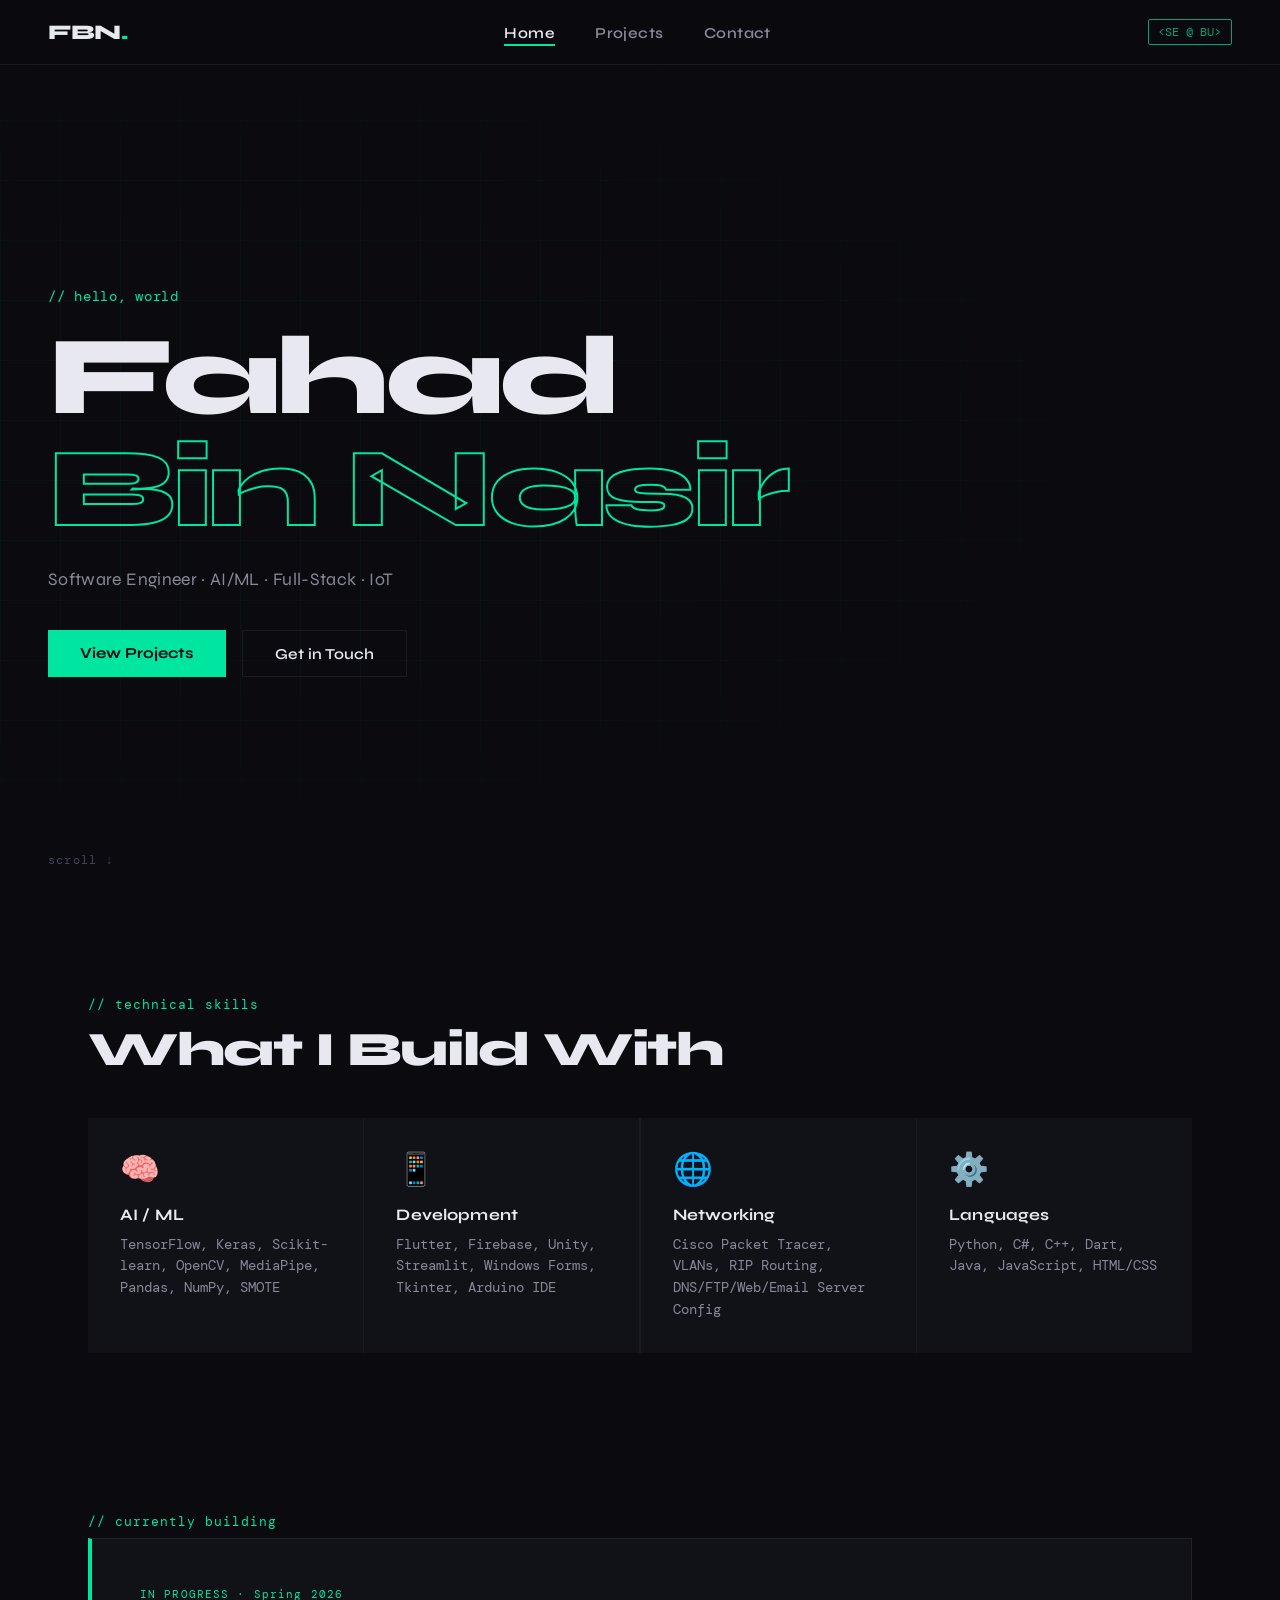
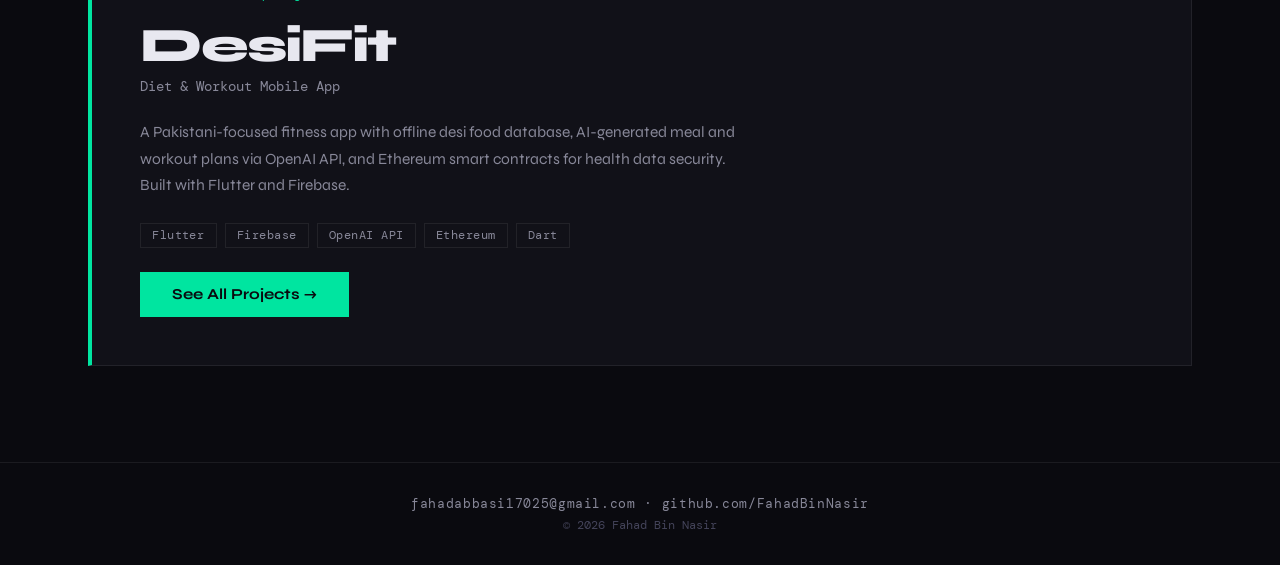
==== index.html @ 9cdaa119 "Initial portfolio commit" ====
<!DOCTYPE html>
<html lang="en">
<head>
  <meta charset="UTF-8" />
  <meta name="viewport" content="width=device-width, initial-scale=1.0"/>
  <title>Fahad Bin Nasir — Portfolio</title>
  <link rel="preconnect" href="https://fonts.googleapis.com">
  <link href="https://fonts.googleapis.com/css2?family=Syne:wght@400;600;700;800&family=DM+Mono:wght@300;400;500&display=swap" rel="stylesheet">
  <link rel="stylesheet" href="css/style.css">
</head>
<body>

  <!-- NAV -->
  <nav>
    <div class="nav-logo">FBN<span class="dot">.</span></div>
    <ul class="nav-links">
      <li><a href="index.html" class="active">Home</a></li>
      <li><a href="projects.html">Projects</a></li>
      <li><a href="contact.html">Contact</a></li>
    </ul>
    <div class="nav-tag mono">&lt;SE @ BU&gt;</div>
  </nav>

  <!-- HERO -->
  <section class="hero">
    <div class="hero-bg-grid"></div>
    <div class="hero-content">
      <p class="hero-greeting mono fade-in delay-1">// hello, world</p>
      <h1 class="hero-name fade-in delay-2">
        Fahad<br><span class="outline-text">Bin Nasir</span>
      </h1>
      <p class="hero-tagline fade-in delay-3">
        Software Engineer · AI/ML · Full-Stack · IoT
      </p>
      <div class="hero-cta fade-in delay-4">
        <a href="projects.html" class="btn-primary">View Projects</a>
        <a href="contact.html" class="btn-ghost">Get in Touch</a>
      </div>
    </div>
    <div class="hero-scroll-hint mono fade-in delay-5">scroll ↓</div>
  </section>

  <!-- SKILLS -->
  <section class="skills-section">
    <p class="section-label mono">// technical skills</p>
    <h2 class="section-title">What I Build With</h2>
    <div class="skills-grid">
      <div class="skill-card fade-up">
        <div class="skill-icon">🧠</div>
        <h3>AI / ML</h3>
        <p>TensorFlow, Keras, Scikit-learn, OpenCV, MediaPipe, Pandas, NumPy, SMOTE</p>
      </div>
      <div class="skill-card fade-up delay-1">
        <div class="skill-icon">📱</div>
        <h3>Development</h3>
        <p>Flutter, Firebase, Unity, Streamlit, Windows Forms, Tkinter, Arduino IDE</p>
      </div>
      <div class="skill-card fade-up delay-2">
        <div class="skill-icon">🌐</div>
        <h3>Networking</h3>
        <p>Cisco Packet Tracer, VLANs, RIP Routing, DNS/FTP/Web/Email Server Config</p>
      </div>
      <div class="skill-card fade-up delay-3">
        <div class="skill-icon">⚙️</div>
        <h3>Languages</h3>
        <p>Python, C#, C++, Dart, Java, JavaScript, HTML/CSS</p>
      </div>
    </div>
  </section>

  <!-- FEATURED PROJECT -->
  <section class="featured-section">
    <p class="section-label mono">// currently building</p>
    <div class="featured-card">
      <div class="featured-badge">IN PROGRESS · Spring 2026</div>
      <h2 class="featured-title">DesiFit</h2>
      <p class="featured-sub">Diet &amp; Workout Mobile App</p>
      <p class="featured-desc">
        A Pakistani-focused fitness app with offline desi food database, AI-generated meal and workout plans via OpenAI API, and Ethereum smart contracts for health data security. Built with Flutter and Firebase.
      </p>
      <div class="featured-tags">
        <span class="tag">Flutter</span>
        <span class="tag">Firebase</span>
        <span class="tag">OpenAI API</span>
        <span class="tag">Ethereum</span>
        <span class="tag">Dart</span>
      </div>
      <a href="projects.html" class="btn-primary">See All Projects →</a>
    </div>
  </section>

  <!-- FOOTER -->
  <footer>
    <p class="mono">fahadabbasi17025@gmail.com · github.com/FahadBinNasir</p>
    <p class="footer-copy">© 2026 Fahad Bin Nasir</p>
  </footer>

  <script src="js/main.js"></script>
</body>
</html>
---- css/style.css ----
/* ============================================
   FAHAD BIN NASIR — PORTFOLIO STYLESHEET
   Aesthetic: Dark terminal-meets-editorial
   ============================================ */

:root {
  --bg: #0a0a0f;
  --surface: #111118;
  --surface2: #1a1a24;
  --border: rgba(255,255,255,0.07);
  --accent: #00e5a0;
  --accent2: #7c6bff;
  --text: #e8e8f0;
  --text-dim: #888899;
  --text-dimmer: #44445a;
  --font-display: 'Syne', sans-serif;
  --font-mono: 'DM Mono', monospace;
}

*, *::before, *::after { box-sizing: border-box; margin: 0; padding: 0; }

html { scroll-behavior: smooth; }

body {
  background: var(--bg);
  color: var(--text);
  font-family: var(--font-display);
  min-height: 100vh;
  overflow-x: hidden;
}

/* ── TYPOGRAPHY ── */
.mono { font-family: var(--font-mono); }
.dot { color: var(--accent); }
.outline-text {
  -webkit-text-stroke: 2px var(--accent);
  color: transparent;
}

/* ── NAV ── */
nav {
  position: fixed;
  top: 0; left: 0; right: 0;
  z-index: 100;
  display: flex;
  align-items: center;
  justify-content: space-between;
  padding: 1.2rem 3rem;
  background: rgba(10,10,15,0.85);
  backdrop-filter: blur(16px);
  border-bottom: 1px solid var(--border);
}

.nav-logo {
  font-family: var(--font-display);
  font-weight: 800;
  font-size: 1.3rem;
  letter-spacing: -0.02em;
  color: var(--text);
}

.nav-links {
  list-style: none;
  display: flex;
  gap: 2.5rem;
}

.nav-links a {
  text-decoration: none;
  color: var(--text-dim);
  font-size: 0.95rem;
  font-weight: 600;
  letter-spacing: 0.03em;
  transition: color 0.2s;
  position: relative;
}

.nav-links a::after {
  content: '';
  position: absolute;
  bottom: -4px; left: 0;
  width: 0; height: 2px;
  background: var(--accent);
  transition: width 0.25s ease;
}

.nav-links a:hover, .nav-links a.active {
  color: var(--text);
}

.nav-links a.active::after,
.nav-links a:hover::after {
  width: 100%;
}

.nav-tag {
  font-size: 0.75rem;
  color: var(--accent);
  border: 1px solid var(--accent);
  padding: 0.25rem 0.6rem;
  border-radius: 2px;
  opacity: 0.7;
}

/* ── ANIMATIONS ── */
@keyframes fadeIn {
  from { opacity: 0; transform: translateY(20px); }
  to   { opacity: 1; transform: translateY(0); }
}

@keyframes fadeUp {
  from { opacity: 0; transform: translateY(40px); }
  to   { opacity: 1; transform: translateY(0); }
}

.fade-in { animation: fadeIn 0.7s ease both; }
.fade-up { animation: fadeUp 0.7s ease both; }

.delay-1 { animation-delay: 0.15s; }
.delay-2 { animation-delay: 0.3s; }
.delay-3 { animation-delay: 0.45s; }
.delay-4 { animation-delay: 0.6s; }
.delay-5 { animation-delay: 0.75s; }

/* ── HERO ── */
.hero {
  min-height: 100vh;
  display: flex;
  flex-direction: column;
  align-items: flex-start;
  justify-content: center;
  padding: 8rem 3rem 4rem;
  position: relative;
  overflow: hidden;
}

.hero-bg-grid {
  position: absolute;
  inset: 0;
  background-image:
    linear-gradient(rgba(0,229,160,0.04) 1px, transparent 1px),
    linear-gradient(90deg, rgba(0,229,160,0.04) 1px, transparent 1px);
  background-size: 60px 60px;
  mask-image: radial-gradient(ellipse at 20% 50%, black 30%, transparent 80%);
}

.hero-content { position: relative; z-index: 1; max-width: 800px; }

.hero-greeting {
  color: var(--accent);
  font-size: 0.9rem;
  margin-bottom: 1rem;
  letter-spacing: 0.05em;
}

.hero-name {
  font-size: clamp(3.5rem, 9vw, 7rem);
  font-weight: 800;
  line-height: 1;
  letter-spacing: -0.04em;
  margin-bottom: 1.5rem;
}

.hero-tagline {
  font-size: 1.1rem;
  color: var(--text-dim);
  margin-bottom: 2.5rem;
  font-weight: 400;
  letter-spacing: 0.02em;
}

.hero-cta { display: flex; gap: 1rem; flex-wrap: wrap; }

.hero-scroll-hint {
  position: absolute;
  bottom: 2rem; left: 3rem;
  font-size: 0.75rem;
  color: var(--text-dimmer);
  letter-spacing: 0.1em;
}

/* ── BUTTONS ── */
.btn-primary {
  display: inline-block;
  padding: 0.85rem 2rem;
  background: var(--accent);
  color: var(--bg);
  font-family: var(--font-display);
  font-weight: 700;
  font-size: 0.95rem;
  text-decoration: none;
  border: none;
  cursor: pointer;
  transition: transform 0.2s, box-shadow 0.2s;
}

.btn-primary:hover {
  transform: translateY(-2px);
  box-shadow: 0 8px 30px rgba(0,229,160,0.3);
}

.btn-primary.full-width { width: 100%; text-align: center; }

.btn-ghost {
  display: inline-block;
  padding: 0.85rem 2rem;
  border: 1.5px solid var(--border);
  color: var(--text);
  font-family: var(--font-display);
  font-weight: 600;
  font-size: 0.95rem;
  text-decoration: none;
  transition: border-color 0.2s, color 0.2s;
}

.btn-ghost:hover {
  border-color: var(--accent);
  color: var(--accent);
}

/* ── SECTION LABELS ── */
.section-label {
  font-size: 0.8rem;
  color: var(--accent);
  letter-spacing: 0.08em;
  margin-bottom: 0.5rem;
}

.section-title {
  font-size: clamp(2rem, 4vw, 3rem);
  font-weight: 800;
  letter-spacing: -0.03em;
  margin-bottom: 2.5rem;
}

/* ── SKILLS SECTION ── */
.skills-section {
  padding: 6rem 3rem;
  max-width: 1200px;
  margin: 0 auto;
}

.skills-grid {
  display: grid;
  grid-template-columns: repeat(auto-fit, minmax(240px, 1fr));
  gap: 1.5px;
  background: var(--border);
}

.skill-card {
  background: var(--surface);
  padding: 2rem;
  transition: background 0.2s;
}

.skill-card:hover { background: var(--surface2); }

.skill-icon { font-size: 2rem; margin-bottom: 1rem; }

.skill-card h3 {
  font-size: 1rem;
  font-weight: 700;
  margin-bottom: 0.6rem;
  letter-spacing: 0.01em;
}

.skill-card p {
  font-size: 0.85rem;
  color: var(--text-dim);
  line-height: 1.6;
  font-family: var(--font-mono);
}

/* ── FEATURED SECTION ── */
.featured-section {
  padding: 4rem 3rem 6rem;
  max-width: 1200px;
  margin: 0 auto;
}

.featured-card {
  background: var(--surface);
  border: 1px solid var(--border);
  border-left: 4px solid var(--accent);
  padding: 3rem;
  position: relative;
}

.featured-badge {
  font-family: var(--font-mono);
  font-size: 0.7rem;
  color: var(--accent);
  letter-spacing: 0.1em;
  margin-bottom: 1rem;
}

.featured-title {
  font-size: 3rem;
  font-weight: 800;
  letter-spacing: -0.04em;
  margin-bottom: 0.3rem;
}

.featured-sub {
  font-family: var(--font-mono);
  font-size: 0.85rem;
  color: var(--text-dim);
  margin-bottom: 1.5rem;
}

.featured-desc {
  color: var(--text-dim);
  line-height: 1.7;
  max-width: 600px;
  margin-bottom: 1.5rem;
  font-size: 0.97rem;
}

/* ── TAGS ── */
.proj-tags, .featured-tags { display: flex; flex-wrap: wrap; gap: 0.5rem; margin-bottom: 1.5rem; }

.tag {
  font-family: var(--font-mono);
  font-size: 0.72rem;
  padding: 0.25rem 0.7rem;
  border: 1px solid var(--border);
  color: var(--text-dim);
  letter-spacing: 0.04em;
  transition: border-color 0.2s, color 0.2s;
}

.tag:hover {
  border-color: var(--accent2);
  color: var(--accent2);
}

/* ── PAGE HEADER ── */
.page-header {
  padding: 10rem 3rem 4rem;
  max-width: 1200px;
  margin: 0 auto;
}

.page-title {
  font-size: clamp(3rem, 7vw, 5.5rem);
  font-weight: 800;
  letter-spacing: -0.04em;
  margin-bottom: 1rem;
}

.page-subtitle {
  font-size: 1rem;
  color: var(--text-dim);
  font-family: var(--font-mono);
}

/* ── PROJECTS GRID ── */
.projects-grid-section {
  padding: 0 3rem 6rem;
  max-width: 1200px;
  margin: 0 auto;
}

.projects-grid {
  display: grid;
  grid-template-columns: repeat(auto-fill, minmax(340px, 1fr));
  gap: 1.5px;
  background: var(--border);
}

.project-card {
  background: var(--surface);
  padding: 2rem;
  transition: background 0.2s;
  border-left: 0px solid var(--accent);
  transition: background 0.2s, border-left-width 0.2s;
}

.project-card:hover { background: var(--surface2); border-left-width: 3px; }
.project-card.featured-proj { border-left: 3px solid var(--accent); }

.proj-header {
  display: flex;
  justify-content: space-between;
  align-items: center;
  margin-bottom: 1rem;
}

.proj-badge {
  font-family: var(--font-mono);
  font-size: 0.7rem;
  padding: 0.2rem 0.55rem;
  background: var(--surface2);
  color: var(--text-dim);
  letter-spacing: 0.05em;
}

.proj-badge.in-progress {
  background: rgba(0,229,160,0.1);
  color: var(--accent);
}

.proj-year {
  font-size: 0.7rem;
  color: var(--accent2);
  letter-spacing: 0.05em;
}

.project-card h3 {
  font-size: 1.2rem;
  font-weight: 700;
  margin-bottom: 0.35rem;
  letter-spacing: -0.01em;
}

.proj-course {
  font-size: 0.72rem;
  color: var(--text-dimmer);
  margin-bottom: 0.75rem;
  letter-spacing: 0.01em;
}

.project-card p:not(.proj-course) {
  font-size: 0.87rem;
  color: var(--text-dim);
  line-height: 1.65;
  margin-bottom: 1rem;
}

/* ── CONTACT SECTION ── */
.contact-section {
  padding: 0 3rem 5rem;
  max-width: 1200px;
  margin: 0 auto;
}

.contact-grid {
  display: grid;
  grid-template-columns: 1fr 1fr;
  gap: 4rem;
}

.contact-info h2 {
  font-size: 2rem;
  font-weight: 800;
  letter-spacing: -0.03em;
  margin-bottom: 1rem;
}

.contact-info > p {
  color: var(--text-dim);
  line-height: 1.7;
  margin-bottom: 2rem;
  font-size: 0.95rem;
}

.contact-links { display: flex; flex-direction: column; gap: 1rem; }

.contact-link {
  display: flex;
  align-items: center;
  gap: 1rem;
  text-decoration: none;
  padding: 1rem 1.2rem;
  border: 1px solid var(--border);
  background: var(--surface);
  transition: border-color 0.2s, background 0.2s;
  color: inherit;
}

.contact-link:hover:not(.no-hover) {
  border-color: var(--accent);
  background: var(--surface2);
}

.contact-icon {
  font-size: 1.1rem;
  color: var(--accent);
  width: 2rem;
  text-align: center;
}

.contact-label {
  display: block;
  font-size: 0.7rem;
  color: var(--text-dimmer);
  letter-spacing: 0.05em;
  margin-bottom: 0.15rem;
}

.contact-val {
  display: block;
  font-size: 0.88rem;
  color: var(--text);
}

/* ── FORM ── */
.contact-form { display: flex; flex-direction: column; gap: 1.3rem; }

.form-group { display: flex; flex-direction: column; gap: 0.4rem; }

.form-group label {
  font-size: 0.75rem;
  color: var(--accent);
  letter-spacing: 0.05em;
}

.form-group input,
.form-group textarea {
  background: var(--surface);
  border: 1px solid var(--border);
  color: var(--text);
  padding: 0.85rem 1rem;
  font-family: var(--font-mono);
  font-size: 0.9rem;
  outline: none;
  transition: border-color 0.2s;
  resize: vertical;
}

.form-group input:focus,
.form-group textarea:focus {
  border-color: var(--accent);
}

.form-group input::placeholder,
.form-group textarea::placeholder {
  color: var(--text-dimmer);
}

.form-note {
  font-size: 0.8rem;
  color: var(--accent);
  text-align: center;
  min-height: 1.2rem;
}

/* ── EDUCATION STRIP ── */
.edu-strip {
  padding: 4rem 3rem 6rem;
  max-width: 1200px;
  margin: 0 auto;
}

.edu-items {
  display: flex;
  gap: 4rem;
  flex-wrap: wrap;
}

.edu-item {
  flex: 1;
  min-width: 250px;
  padding: 1.5rem;
  border: 1px solid var(--border);
  background: var(--surface);
}

.edu-year {
  font-size: 0.75rem;
  color: var(--accent);
  display: block;
  margin-bottom: 0.5rem;
  letter-spacing: 0.05em;
}

.edu-item h3 {
  font-size: 1.1rem;
  font-weight: 700;
  margin-bottom: 0.35rem;
}

.edu-item p { font-size: 0.78rem; color: var(--text-dim); }

/* ── FOOTER ── */
footer {
  border-top: 1px solid var(--border);
  padding: 2rem 3rem;
  text-align: center;
  display: flex;
  flex-direction: column;
  gap: 0.4rem;
}

footer .mono {
  font-size: 0.8rem;
  color: var(--text-dim);
  letter-spacing: 0.05em;
}

.footer-copy {
  font-size: 0.72rem;
  color: var(--text-dimmer);
  font-family: var(--font-mono);
}

/* ── RESPONSIVE ── */
@media (max-width: 768px) {
  nav { padding: 1rem 1.5rem; }
  .nav-tag { display: none; }
  .hero { padding: 7rem 1.5rem 3rem; }
  .hero-scroll-hint { left: 1.5rem; }
  .skills-section,
  .featured-section,
  .page-header,
  .projects-grid-section,
  .contact-section,
  .edu-strip { padding-left: 1.5rem; padding-right: 1.5rem; }
  .contact-grid { grid-template-columns: 1fr; gap: 2.5rem; }
  .projects-grid { grid-template-columns: 1fr; }
  .featured-card { padding: 1.5rem; }
}
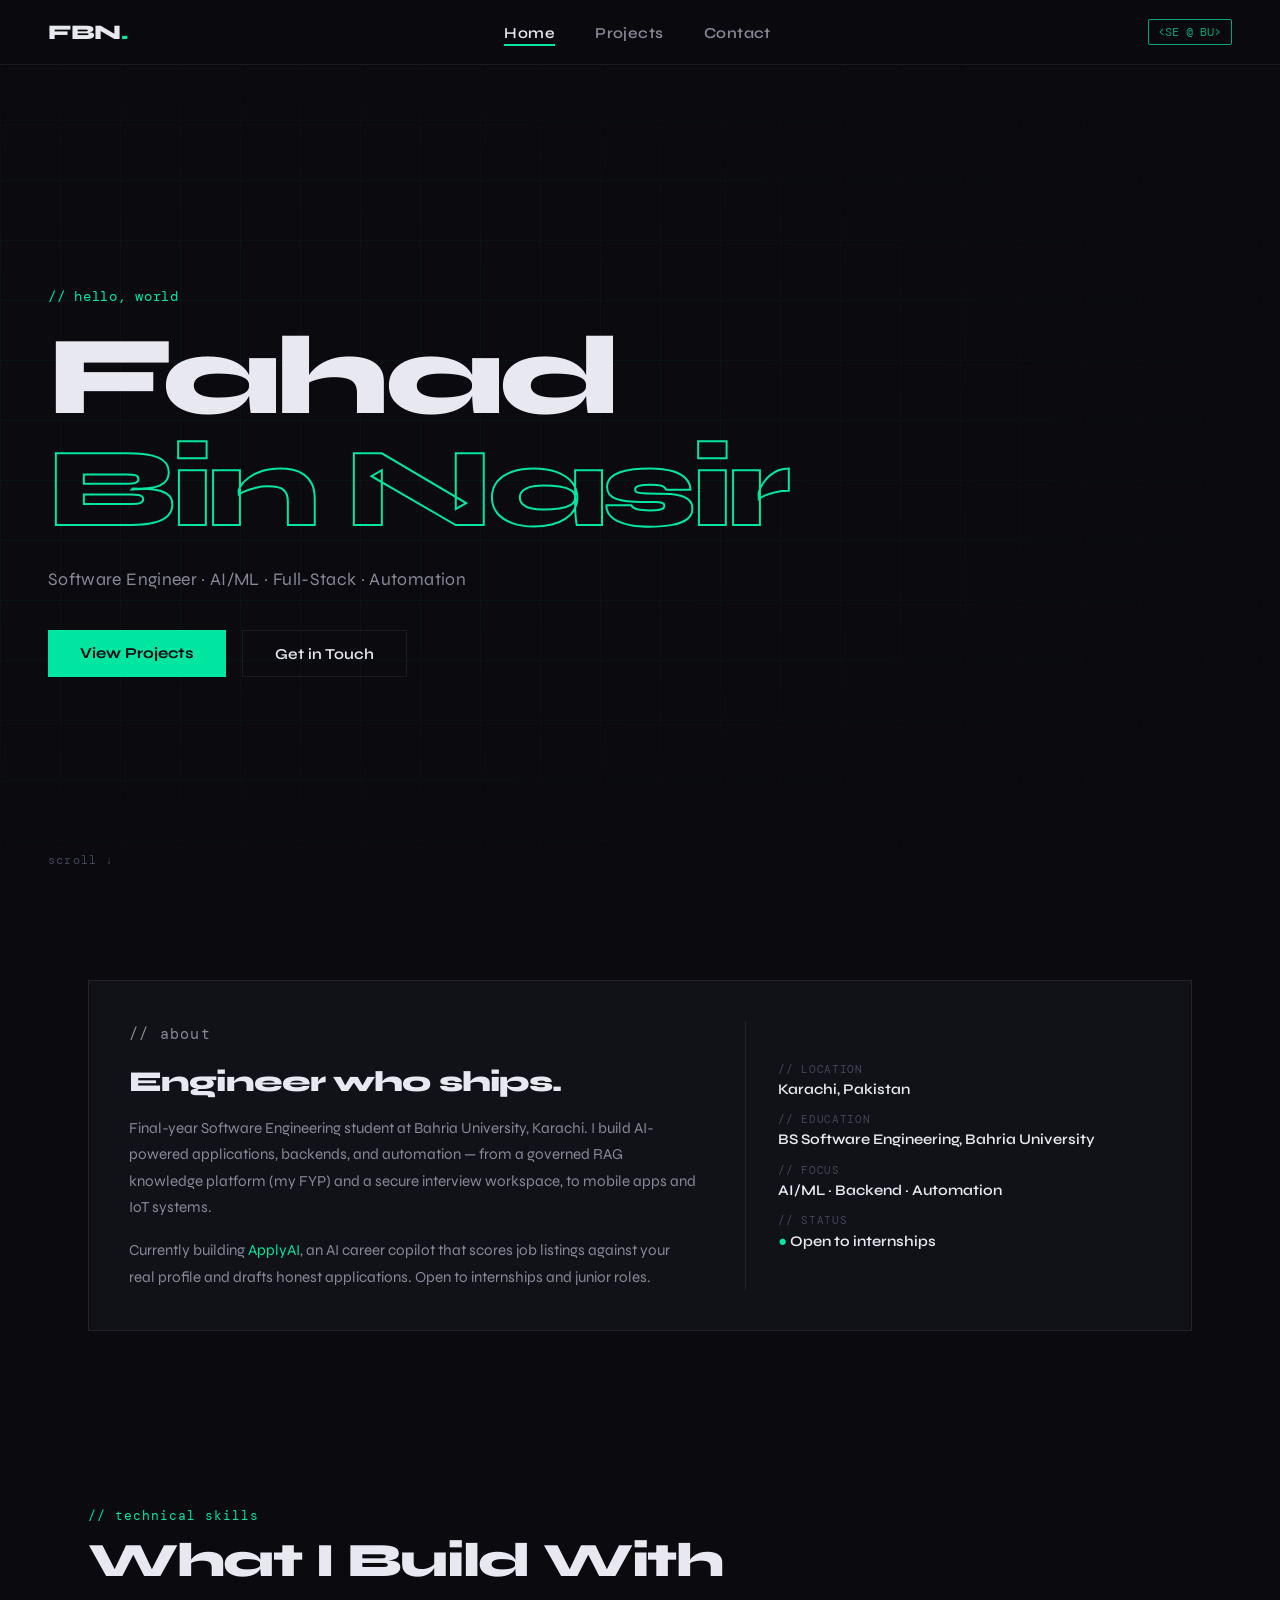
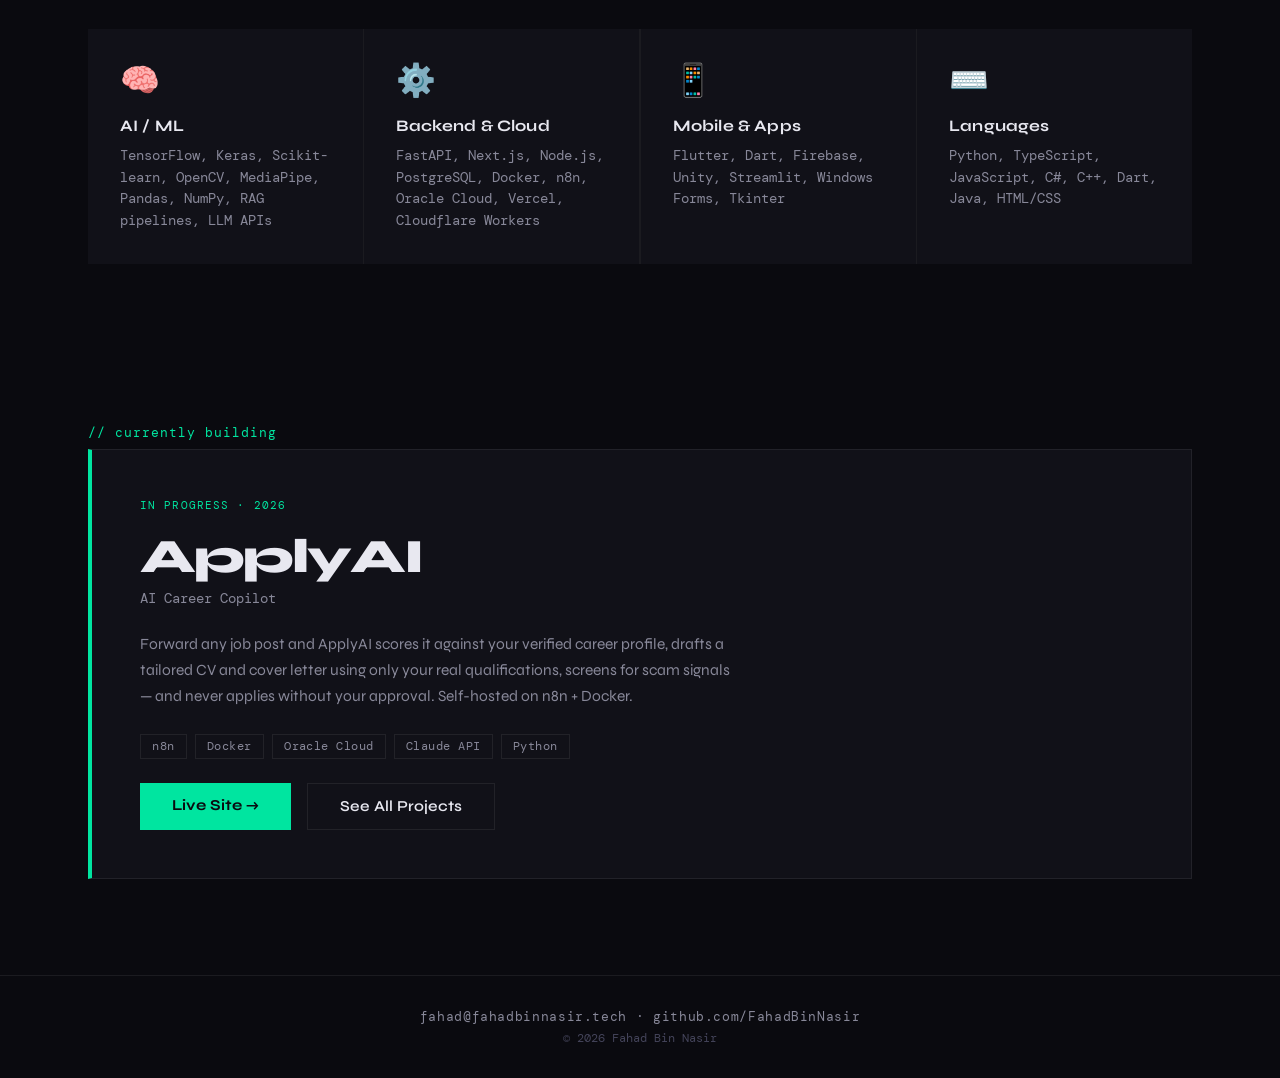
==== commit f4429799: "Add files via upload" ====
--- a/index.html
+++ b/index.html
@@ -3,7 +3,9 @@
 <head>
   <meta charset="UTF-8" />
   <meta name="viewport" content="width=device-width, initial-scale=1.0"/>
-  <title>Fahad Bin Nasir — Portfolio</title>
+  <title>Fahad Bin Nasir — Software Engineer</title>
+  <meta name="description" content="Fahad Bin Nasir — final-year Software Engineering student in Karachi building AI-powered apps, backends, and automation. Currently building ApplyAI and a governed RAG knowledge platform."/>
+  <link rel="icon" type="image/svg+xml" href="favicon.svg"/>
   <link rel="preconnect" href="https://fonts.googleapis.com">
   <link href="https://fonts.googleapis.com/css2?family=Syne:wght@400;600;700;800&family=DM+Mono:wght@300;400;500&display=swap" rel="stylesheet">
   <link rel="stylesheet" href="css/style.css">
@@ -30,7 +32,7 @@
         Fahad<br><span class="outline-text">Bin Nasir</span>
       </h1>
       <p class="hero-tagline fade-in delay-3">
-        Software Engineer · AI/ML · Full-Stack · IoT
+        Software Engineer · AI/ML · Full-Stack · Automation
       </p>
       <div class="hero-cta fade-in delay-4">
         <a href="projects.html" class="btn-primary">View Projects</a>
@@ -38,6 +40,24 @@
       </div>
     </div>
     <div class="hero-scroll-hint mono fade-in delay-5">scroll ↓</div>
+  </section>
+
+  <!-- ABOUT -->
+  <section class="about-strip">
+    <div class="about-card fade-up">
+      <div>
+        <p class="section-label mono">// about</p>
+        <h2>Engineer who ships.</h2>
+        <p>Final-year Software Engineering student at Bahria University, Karachi. I build AI-powered applications, backends, and automation — from a governed RAG knowledge platform (my FYP) and a secure interview workspace, to mobile apps and IoT systems.</p>
+        <p>Currently building <a href="https://applyai.fahadbinnasir.tech" target="_blank">ApplyAI</a>, an AI career copilot that scores job listings against your real profile and drafts honest applications. Open to internships and junior roles.</p>
+      </div>
+      <div class="about-facts">
+        <div><span class="fact-label">// LOCATION</span><span class="fact-val">Karachi, Pakistan</span></div>
+        <div><span class="fact-label">// EDUCATION</span><span class="fact-val">BS Software Engineering, Bahria University</span></div>
+        <div><span class="fact-label">// FOCUS</span><span class="fact-val">AI/ML · Backend · Automation</span></div>
+        <div><span class="fact-label">// STATUS</span><span class="fact-val"><span class="open">●</span> Open to internships</span></div>
+      </div>
+    </div>
   </section>
 
   <!-- SKILLS -->
@@ -48,22 +68,22 @@
       <div class="skill-card fade-up">
         <div class="skill-icon">🧠</div>
         <h3>AI / ML</h3>
-        <p>TensorFlow, Keras, Scikit-learn, OpenCV, MediaPipe, Pandas, NumPy, SMOTE</p>
+        <p>TensorFlow, Keras, Scikit-learn, OpenCV, MediaPipe, Pandas, NumPy, RAG pipelines, LLM APIs</p>
       </div>
       <div class="skill-card fade-up delay-1">
-        <div class="skill-icon">📱</div>
-        <h3>Development</h3>
-        <p>Flutter, Firebase, Unity, Streamlit, Windows Forms, Tkinter, Arduino IDE</p>
+        <div class="skill-icon">⚙️</div>
+        <h3>Backend &amp; Cloud</h3>
+        <p>FastAPI, Next.js, Node.js, PostgreSQL, Docker, n8n, Oracle Cloud, Vercel, Cloudflare Workers</p>
       </div>
       <div class="skill-card fade-up delay-2">
-        <div class="skill-icon">🌐</div>
-        <h3>Networking</h3>
-        <p>Cisco Packet Tracer, VLANs, RIP Routing, DNS/FTP/Web/Email Server Config</p>
+        <div class="skill-icon">📱</div>
+        <h3>Mobile &amp; Apps</h3>
+        <p>Flutter, Dart, Firebase, Unity, Streamlit, Windows Forms, Tkinter</p>
       </div>
       <div class="skill-card fade-up delay-3">
-        <div class="skill-icon">⚙️</div>
+        <div class="skill-icon">⌨️</div>
         <h3>Languages</h3>
-        <p>Python, C#, C++, Dart, Java, JavaScript, HTML/CSS</p>
+        <p>Python, TypeScript, JavaScript, C#, C++, Dart, Java, HTML/CSS</p>
       </div>
     </div>
   </section>
@@ -72,26 +92,29 @@
   <section class="featured-section">
     <p class="section-label mono">// currently building</p>
     <div class="featured-card">
-      <div class="featured-badge">IN PROGRESS · Spring 2026</div>
-      <h2 class="featured-title">DesiFit</h2>
-      <p class="featured-sub">Diet &amp; Workout Mobile App</p>
+      <div class="featured-badge">IN PROGRESS · 2026</div>
+      <h2 class="featured-title">ApplyAI</h2>
+      <p class="featured-sub">AI Career Copilot</p>
       <p class="featured-desc">
-        A Pakistani-focused fitness app with offline desi food database, AI-generated meal and workout plans via OpenAI API, and Ethereum smart contracts for health data security. Built with Flutter and Firebase.
+        Forward any job post and ApplyAI scores it against your verified career profile, drafts a tailored CV and cover letter using only your real qualifications, screens for scam signals — and never applies without your approval. Self-hosted on n8n + Docker.
       </p>
       <div class="featured-tags">
-        <span class="tag">Flutter</span>
-        <span class="tag">Firebase</span>
-        <span class="tag">OpenAI API</span>
-        <span class="tag">Ethereum</span>
-        <span class="tag">Dart</span>
+        <span class="tag">n8n</span>
+        <span class="tag">Docker</span>
+        <span class="tag">Oracle Cloud</span>
+        <span class="tag">Claude API</span>
+        <span class="tag">Python</span>
       </div>
-      <a href="projects.html" class="btn-primary">See All Projects →</a>
+      <div class="hero-cta">
+        <a href="https://applyai.fahadbinnasir.tech" target="_blank" class="btn-primary">Live Site →</a>
+        <a href="projects.html" class="btn-ghost">See All Projects</a>
+      </div>
     </div>
   </section>
 
   <!-- FOOTER -->
   <footer>
-    <p class="mono">fahadabbasi17025@gmail.com · github.com/FahadBinNasir</p>
+    <p class="mono">fahad@fahadbinnasir.tech · github.com/FahadBinNasir</p>
     <p class="footer-copy">© 2026 Fahad Bin Nasir</p>
   </footer>
 
--- a/css/style.css
+++ b/css/style.css
@@ -594,6 +594,84 @@
   font-family: var(--font-mono);
 }
 
+/* ── ABOUT STRIP ── */
+.about-strip {
+  padding: 5rem 3rem;
+  max-width: 1200px;
+  margin: 0 auto;
+}
+
+.about-card {
+  background: var(--surface);
+  border: 1px solid var(--border);
+  padding: 2.5rem;
+  display: grid;
+  grid-template-columns: 1.4fr 1fr;
+  gap: 3rem;
+}
+
+.about-card h2 {
+  font-size: 1.8rem;
+  font-weight: 800;
+  letter-spacing: -0.03em;
+  margin-bottom: 1rem;
+}
+
+.about-card > div > p {
+  color: var(--text-dim);
+  line-height: 1.75;
+  font-size: 0.95rem;
+  margin-bottom: 1rem;
+}
+
+.about-card > div > p:last-child { margin-bottom: 0; }
+
+.about-card a { color: var(--accent); text-decoration: none; }
+.about-card a:hover { text-decoration: underline; }
+
+.about-facts {
+  display: flex;
+  flex-direction: column;
+  gap: 0.9rem;
+  justify-content: center;
+  border-left: 1px solid var(--border);
+  padding-left: 2rem;
+}
+
+.fact-label {
+  display: block;
+  font-family: var(--font-mono);
+  font-size: 0.7rem;
+  color: var(--text-dimmer);
+  letter-spacing: 0.06em;
+  margin-bottom: 0.2rem;
+}
+
+.fact-val {
+  font-size: 0.92rem;
+  color: var(--text);
+  font-weight: 600;
+}
+
+.fact-val .open { color: var(--accent); }
+
+/* ── PROJECT LINKS ── */
+.proj-links {
+  display: flex;
+  gap: 1.2rem;
+  margin-top: 0.2rem;
+}
+
+.proj-links a {
+  font-family: var(--font-mono);
+  font-size: 0.75rem;
+  color: var(--accent);
+  text-decoration: none;
+  letter-spacing: 0.04em;
+}
+
+.proj-links a:hover { text-decoration: underline; }
+
 /* ── RESPONSIVE ── */
 @media (max-width: 768px) {
   nav { padding: 1rem 1.5rem; }
@@ -607,6 +685,9 @@
   .contact-section,
   .edu-strip { padding-left: 1.5rem; padding-right: 1.5rem; }
   .contact-grid { grid-template-columns: 1fr; gap: 2.5rem; }
+  .about-card { grid-template-columns: 1fr; gap: 2rem; }
+  .about-facts { border-left: none; padding-left: 0; border-top: 1px solid var(--border); padding-top: 1.5rem; }
+  .about-strip { padding-left: 1.5rem; padding-right: 1.5rem; }
   .projects-grid { grid-template-columns: 1fr; }
   .featured-card { padding: 1.5rem; }
 }
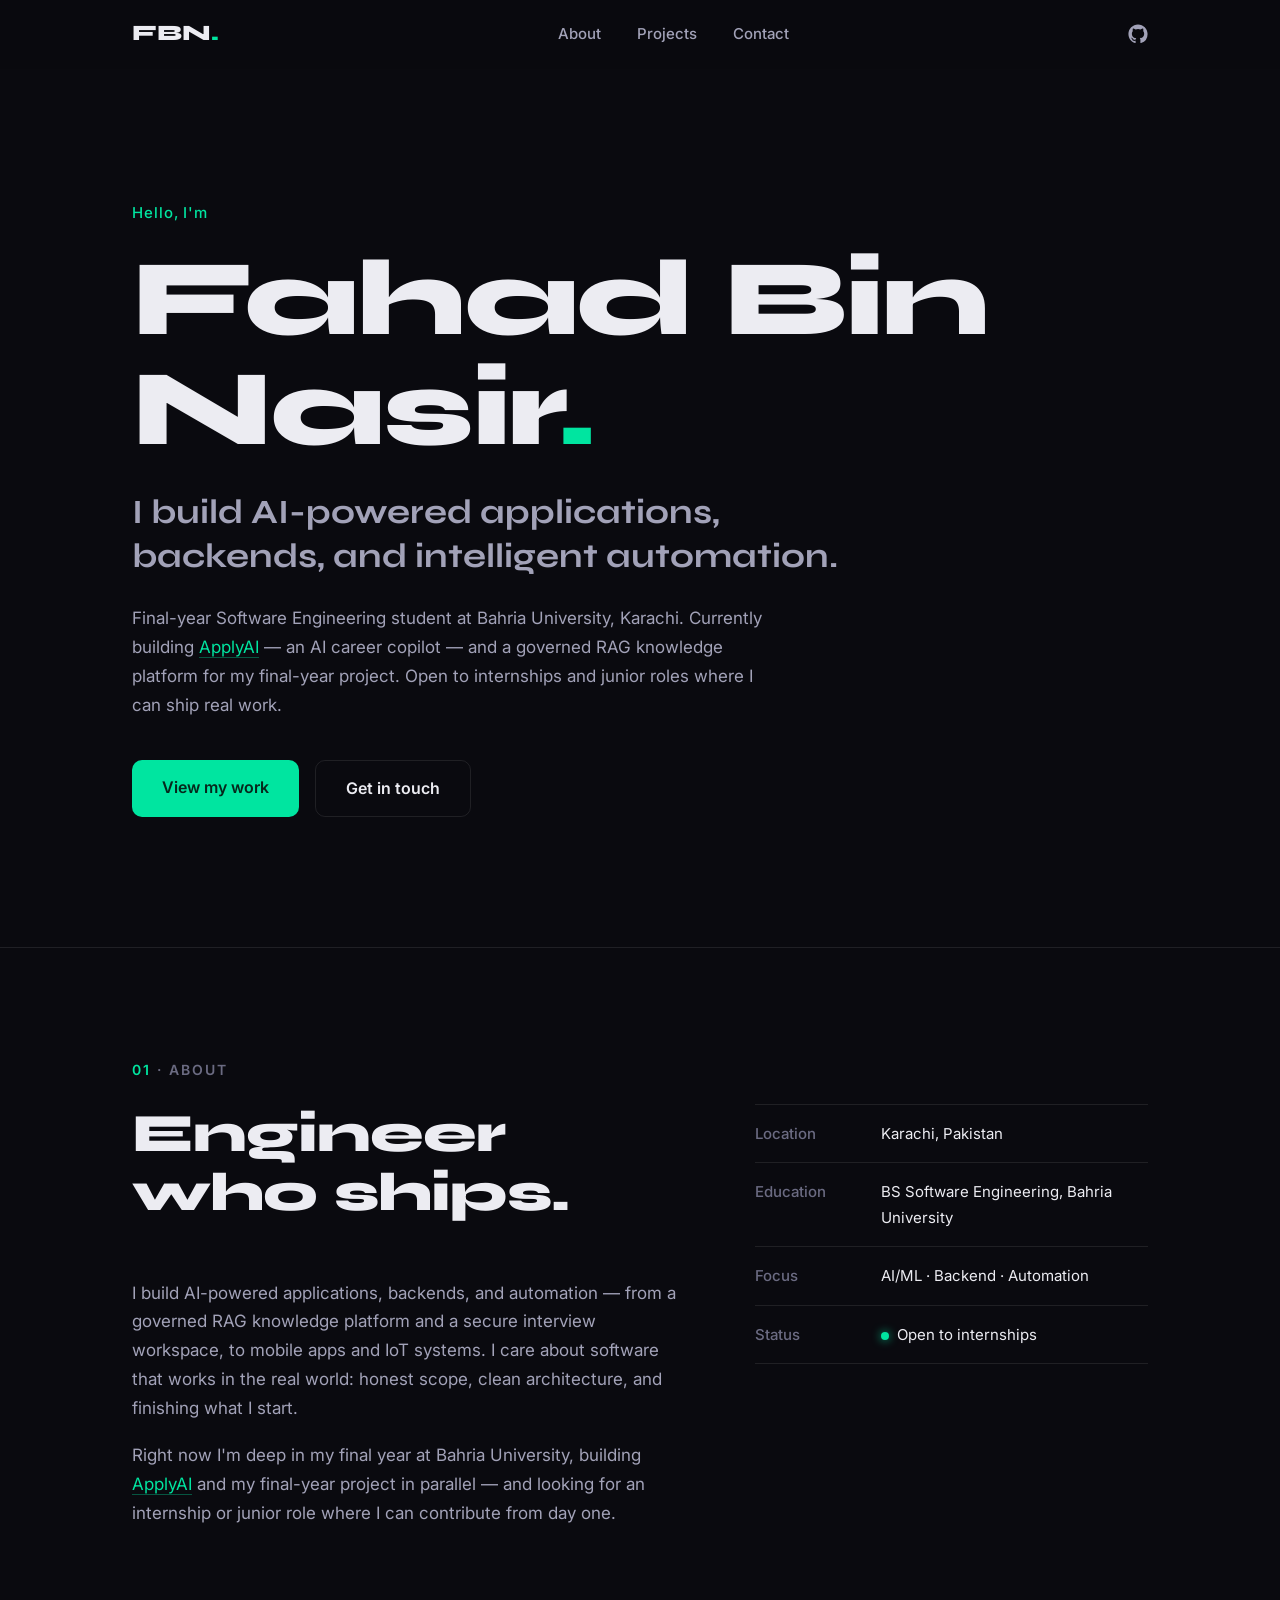
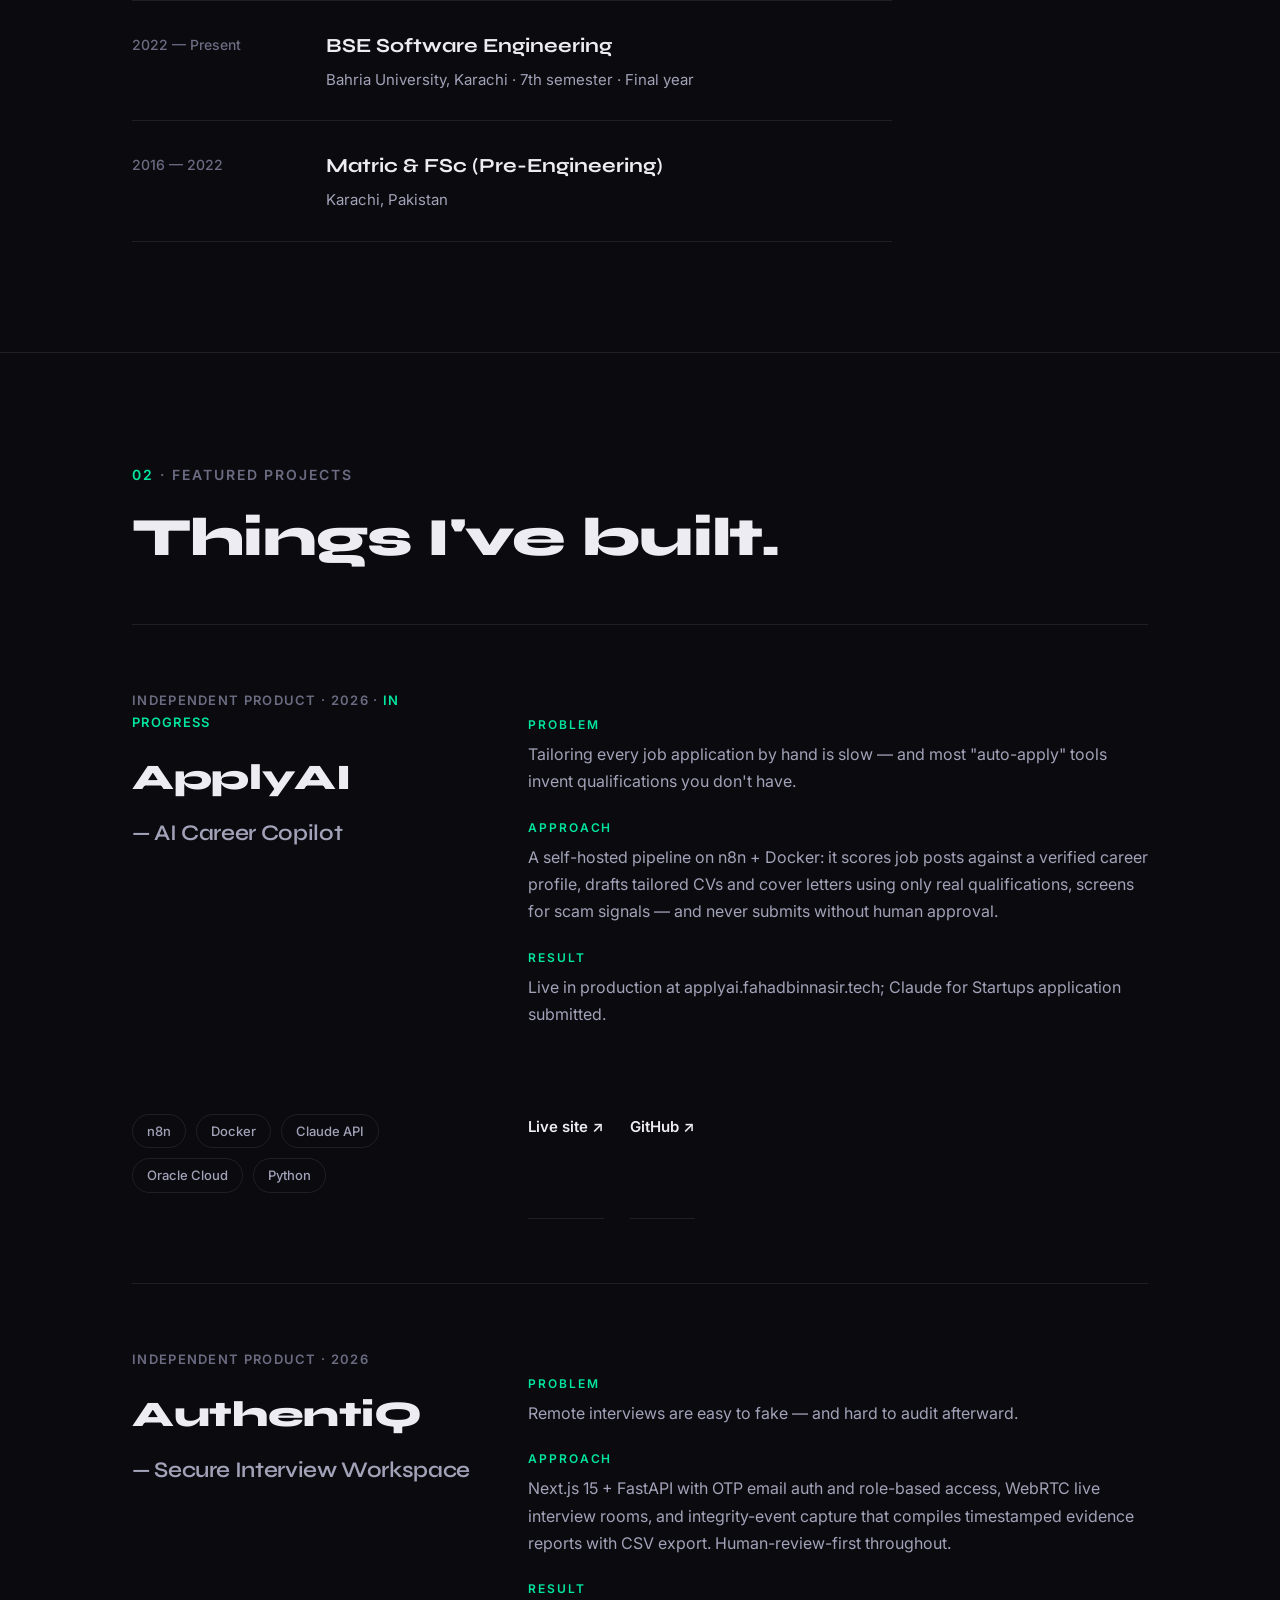
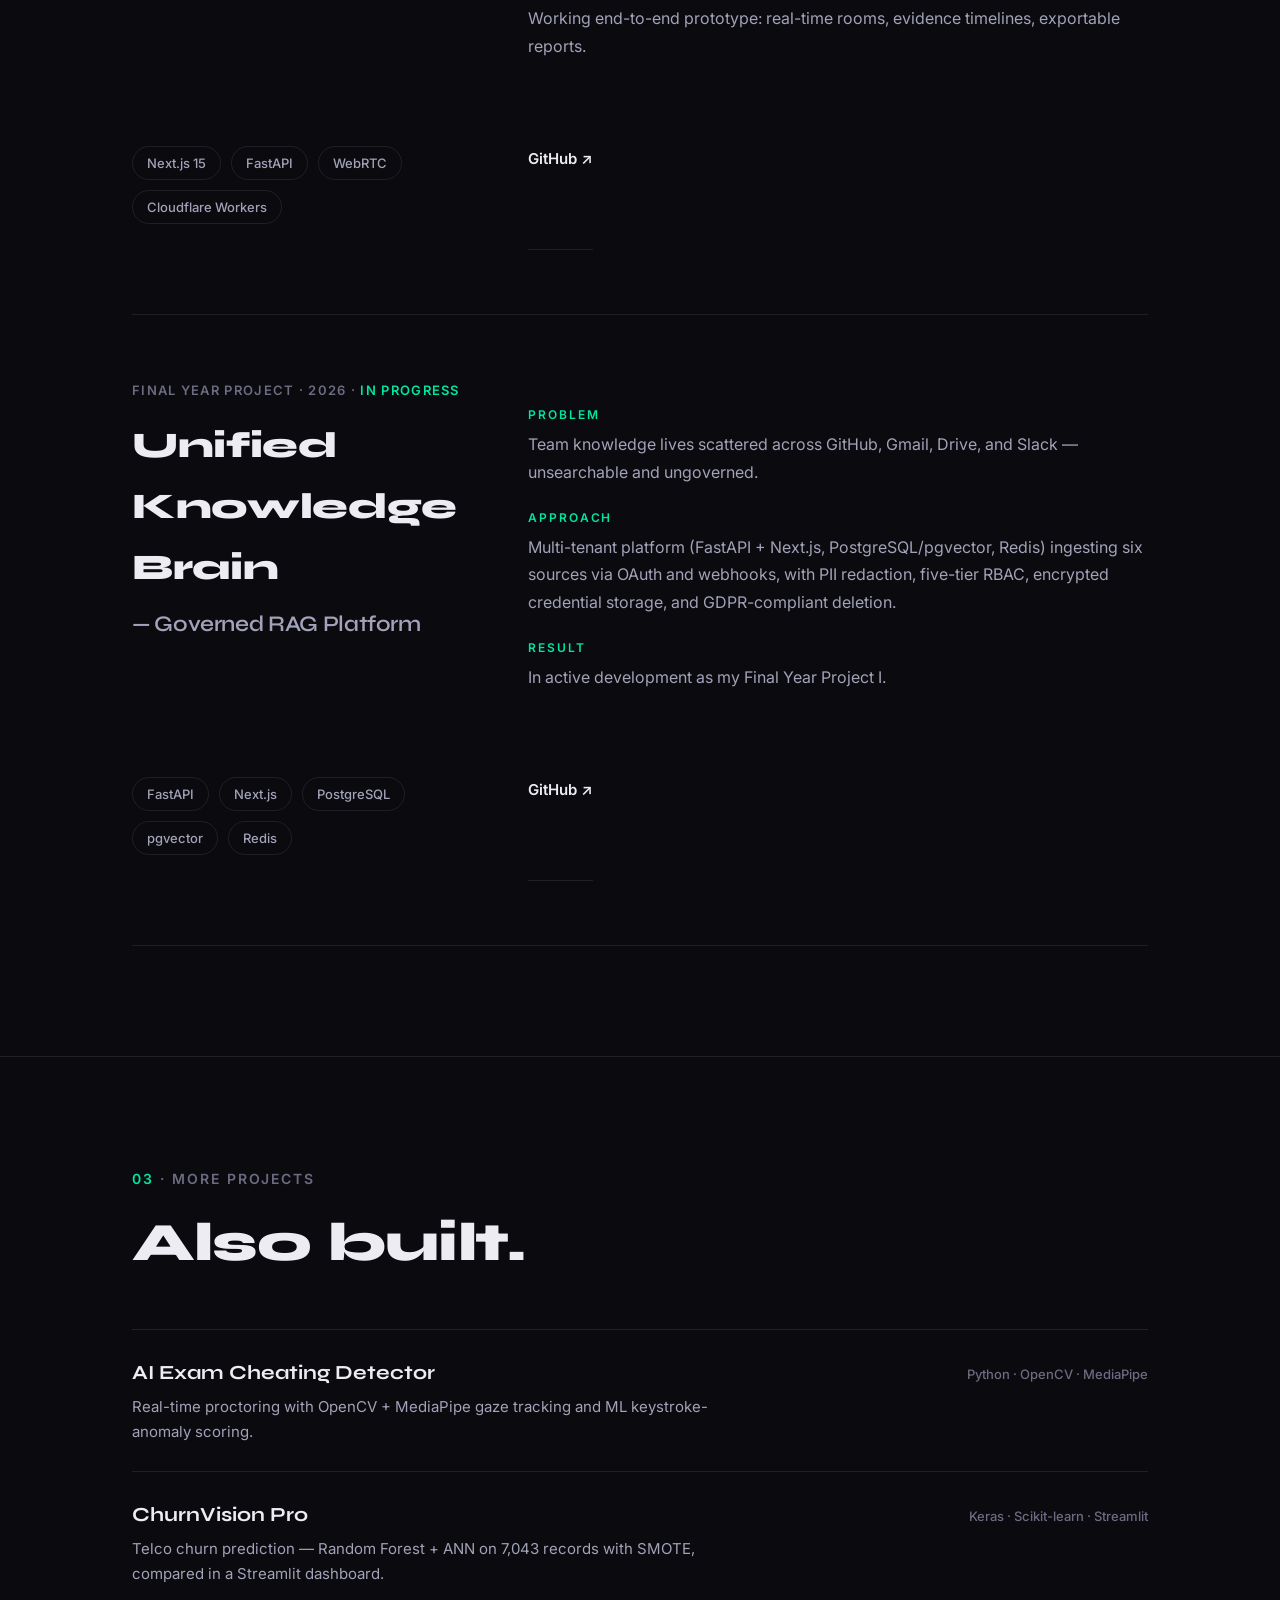
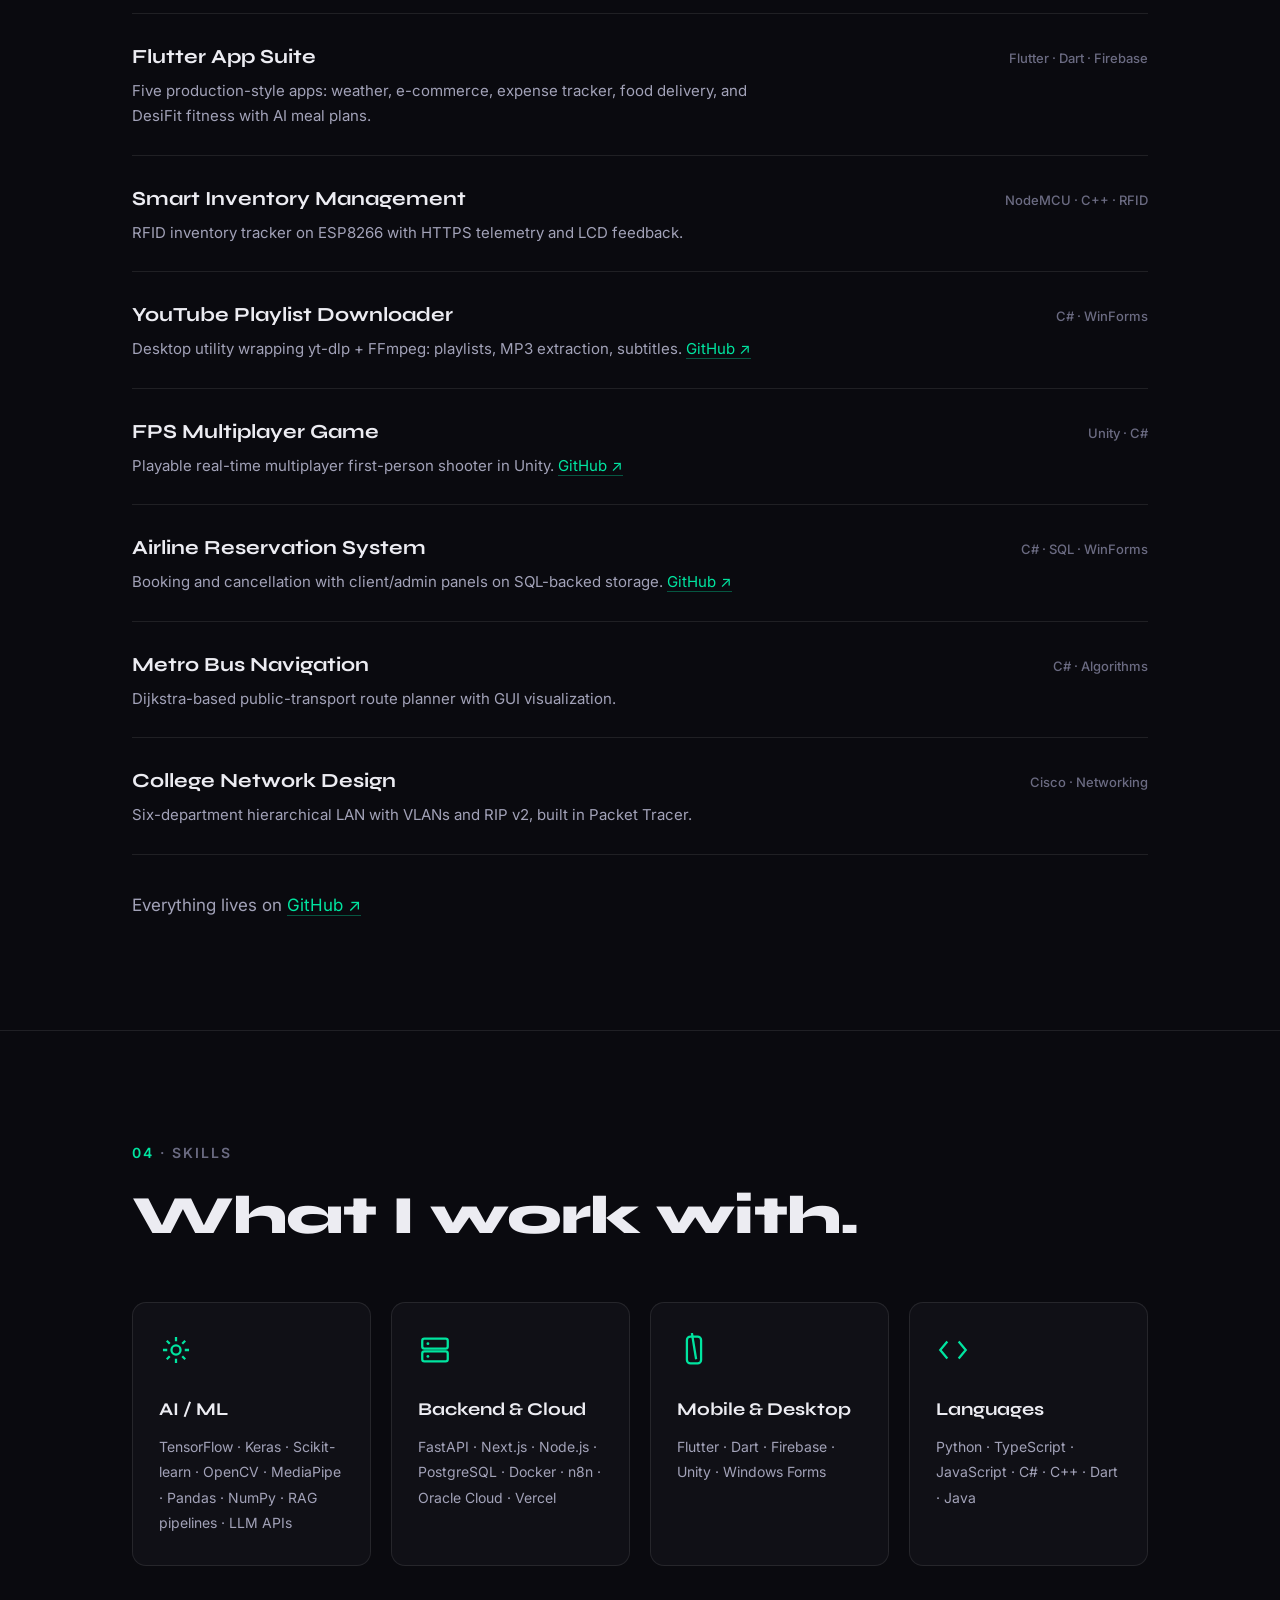
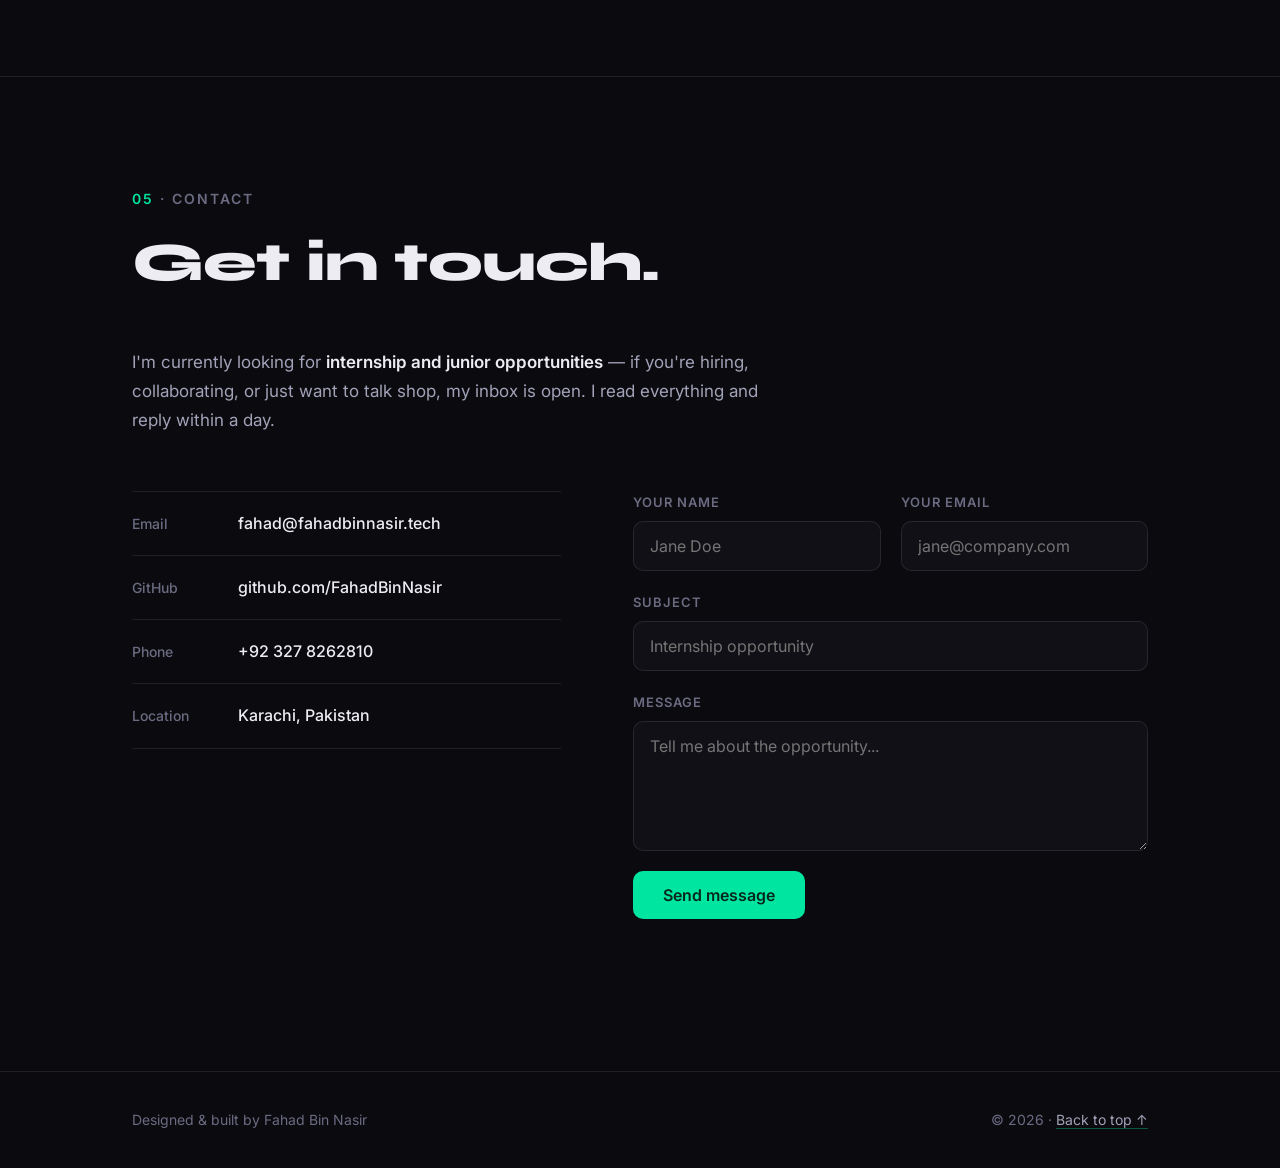
==== commit 4acead93: "Full redesign: minimal dark editorial one-pager" ====
--- a/index.html
+++ b/index.html
@@ -5,117 +5,362 @@
   <meta name="viewport" content="width=device-width, initial-scale=1.0"/>
   <title>Fahad Bin Nasir — Software Engineer</title>
   <meta name="description" content="Fahad Bin Nasir — final-year Software Engineering student in Karachi building AI-powered apps, backends, and automation. Currently building ApplyAI and a governed RAG knowledge platform."/>
+  <link rel="canonical" href="https://fahadbinnasir.tech/"/>
+  <meta name="theme-color" content="#0a0a0f"/>
+  <meta property="og:type" content="website"/>
+  <meta property="og:site_name" content="Fahad Bin Nasir"/>
+  <meta property="og:title" content="Fahad Bin Nasir — Software Engineer"/>
+  <meta property="og:description" content="Fahad Bin Nasir — final-year Software Engineering student in Karachi building AI-powered apps, backends, and automation. Currently building ApplyAI and a governed RAG knowledge platform."/>
+  <meta property="og:url" content="https://fahadbinnasir.tech/"/>
+  <meta property="og:image" content="https://fahadbinnasir.tech/og-image.png"/>
+  <meta name="twitter:card" content="summary_large_image"/>
+  <meta name="twitter:title" content="Fahad Bin Nasir — Software Engineer"/>
+  <meta name="twitter:description" content="Fahad Bin Nasir — final-year Software Engineering student in Karachi building AI-powered apps, backends, and automation. Currently building ApplyAI and a governed RAG knowledge platform."/>
+  <meta name="twitter:image" content="https://fahadbinnasir.tech/og-image.png"/>
+  <script type="application/ld+json">
+[
+  {
+    "@context": "https://schema.org",
+    "@type": "Person",
+    "name": "Fahad Bin Nasir",
+    "url": "https://fahadbinnasir.tech/",
+    "jobTitle": "Software Engineer",
+    "description": "Final-year Software Engineering student in Karachi building AI-powered apps, backends, and automation.",
+    "address": {
+      "@type": "PostalAddress",
+      "addressLocality": "Karachi",
+      "addressCountry": "PK"
+    },
+    "email": "mailto:fahad@fahadbinnasir.tech",
+    "sameAs": ["https://github.com/FahadBinNasir"],
+    "knowsAbout": ["Software Engineering", "Artificial Intelligence", "Machine Learning", "Full-Stack Development", "Flutter", "Python", "TypeScript", "Automation", "RAG Systems"]
+  },
+  {
+    "@context": "https://schema.org",
+    "@type": "WebSite",
+    "name": "Fahad Bin Nasir — Software Engineer",
+    "url": "https://fahadbinnasir.tech/",
+    "author": { "@type": "Person", "name": "Fahad Bin Nasir" },
+    "inLanguage": "en"
+  }
+]
+  </script>
   <link rel="icon" type="image/svg+xml" href="favicon.svg"/>
   <link rel="preconnect" href="https://fonts.googleapis.com">
-  <link href="https://fonts.googleapis.com/css2?family=Syne:wght@400;600;700;800&family=DM+Mono:wght@300;400;500&display=swap" rel="stylesheet">
+  <link rel="preconnect" href="https://fonts.gstatic.com" crossorigin>
+  <link href="https://fonts.googleapis.com/css2?family=Syne:wght@600;700;800&family=Inter:wght@400;500;600&display=swap" rel="stylesheet">
   <link rel="stylesheet" href="css/style.css">
 </head>
 <body>
 
+  <a class="skip-link" href="#main">Skip to content</a>
+
   <!-- NAV -->
-  <nav>
-    <div class="nav-logo">FBN<span class="dot">.</span></div>
-    <ul class="nav-links">
-      <li><a href="index.html" class="active">Home</a></li>
-      <li><a href="projects.html">Projects</a></li>
-      <li><a href="contact.html">Contact</a></li>
-    </ul>
-    <div class="nav-tag mono">&lt;SE @ BU&gt;</div>
-  </nav>
-
-  <!-- HERO -->
-  <section class="hero">
-    <div class="hero-bg-grid"></div>
-    <div class="hero-content">
-      <p class="hero-greeting mono fade-in delay-1">// hello, world</p>
-      <h1 class="hero-name fade-in delay-2">
-        Fahad<br><span class="outline-text">Bin Nasir</span>
-      </h1>
-      <p class="hero-tagline fade-in delay-3">
-        Software Engineer · AI/ML · Full-Stack · Automation
-      </p>
-      <div class="hero-cta fade-in delay-4">
-        <a href="projects.html" class="btn-primary">View Projects</a>
-        <a href="contact.html" class="btn-ghost">Get in Touch</a>
+  <header class="nav" id="nav">
+    <div class="nav-inner">
+      <a class="nav-logo" href="#top" aria-label="Home">FBN<span class="accent">.</span></a>
+      <nav class="nav-links" aria-label="Primary">
+        <a href="#about">About</a>
+        <a href="#projects">Projects</a>
+        <a href="#contact">Contact</a>
+      </nav>
+      <div class="nav-right">
+        <a class="icon-link" href="https://github.com/FahadBinNasir" target="_blank" rel="noopener" aria-label="GitHub">
+          <svg viewBox="0 0 24 24" width="20" height="20" fill="currentColor" aria-hidden="true"><path d="M12 .5C5.65.5.5 5.65.5 12c0 5.08 3.29 9.39 7.86 10.91.58.11.79-.25.79-.55 0-.27-.01-1.17-.02-2.12-3.2.7-3.88-1.36-3.88-1.36-.52-1.33-1.28-1.68-1.28-1.68-1.04-.71.08-.7.08-.7 1.15.08 1.76 1.19 1.76 1.19 1.03 1.76 2.7 1.25 3.36.96.1-.75.4-1.25.72-1.54-2.55-.29-5.24-1.28-5.24-5.68 0-1.26.45-2.28 1.19-3.09-.12-.29-.52-1.46.11-3.05 0 0 .97-.31 3.18 1.18a11.1 11.1 0 0 1 5.8 0c2.2-1.49 3.17-1.18 3.17-1.18.63 1.59.23 2.76.11 3.05.74.81 1.19 1.83 1.19 3.09 0 4.41-2.7 5.38-5.26 5.67.41.35.77 1.05.77 2.12 0 1.53-.01 2.76-.01 3.14 0 .3.2.67.8.55A11.51 11.51 0 0 0 23.5 12C23.5 5.65 18.35.5 12 .5z"/></svg>
+        </a>
+        <button class="nav-toggle" id="navToggle" aria-label="Open menu" aria-expanded="false">
+          <span></span><span></span><span></span>
+        </button>
       </div>
     </div>
-    <div class="hero-scroll-hint mono fade-in delay-5">scroll ↓</div>
-  </section>
-
-  <!-- ABOUT -->
-  <section class="about-strip">
-    <div class="about-card fade-up">
-      <div>
-        <p class="section-label mono">// about</p>
-        <h2>Engineer who ships.</h2>
-        <p>Final-year Software Engineering student at Bahria University, Karachi. I build AI-powered applications, backends, and automation — from a governed RAG knowledge platform (my FYP) and a secure interview workspace, to mobile apps and IoT systems.</p>
-        <p>Currently building <a href="https://applyai.fahadbinnasir.tech" target="_blank">ApplyAI</a>, an AI career copilot that scores job listings against your real profile and drafts honest applications. Open to internships and junior roles.</p>
-      </div>
-      <div class="about-facts">
-        <div><span class="fact-label">// LOCATION</span><span class="fact-val">Karachi, Pakistan</span></div>
-        <div><span class="fact-label">// EDUCATION</span><span class="fact-val">BS Software Engineering, Bahria University</span></div>
-        <div><span class="fact-label">// FOCUS</span><span class="fact-val">AI/ML · Backend · Automation</span></div>
-        <div><span class="fact-label">// STATUS</span><span class="fact-val"><span class="open">●</span> Open to internships</span></div>
-      </div>
+    <nav class="mobile-menu" id="mobileMenu" aria-label="Mobile">
+      <a href="#about">About</a>
+      <a href="#projects">Projects</a>
+      <a href="#contact">Contact</a>
+      <a href="https://github.com/FahadBinNasir" target="_blank" rel="noopener">GitHub ↗</a>
+    </nav>
+  </header>
+
+  <main id="main">
+
+    <!-- HERO -->
+    <section class="hero" id="top">
+      <div class="wrap">
+        <p class="eyebrow fade-in">Hello, I'm</p>
+        <h1 class="hero-name fade-in delay-1">Fahad Bin Nasir<span class="accent">.</span></h1>
+        <p class="hero-tagline fade-in delay-2">I build AI-powered applications, backends, and intelligent automation.</p>
+        <p class="hero-lede fade-in delay-3">Final-year Software Engineering student at Bahria University, Karachi. Currently building <a href="https://applyai.fahadbinnasir.tech" target="_blank" rel="noopener">ApplyAI</a> — an AI career copilot — and a governed RAG knowledge platform for my final-year project. Open to internships and junior roles where I can ship real work.</p>
+        <div class="hero-cta fade-in delay-4">
+          <a href="#projects" class="btn btn-primary">View my work</a>
+          <a href="#contact" class="btn btn-ghost">Get in touch</a>
+        </div>
+      </div>
+    </section>
+
+    <!-- ABOUT -->
+    <section class="section" id="about">
+      <div class="wrap">
+        <p class="section-label fade-up"><span class="accent">01</span> · About</p>
+        <div class="about-grid">
+          <div class="fade-up">
+            <h2 class="section-title">Engineer who ships.</h2>
+            <div class="prose">
+              <p>I build AI-powered applications, backends, and automation — from a governed RAG knowledge platform and a secure interview workspace, to mobile apps and IoT systems. I care about software that works in the real world: honest scope, clean architecture, and finishing what I start.</p>
+              <p>Right now I'm deep in my final year at Bahria University, building <a href="https://applyai.fahadbinnasir.tech" target="_blank" rel="noopener">ApplyAI</a> and my final-year project in parallel — and looking for an internship or junior role where I can contribute from day one.</p>
+            </div>
+          </div>
+          <dl class="facts fade-up delay-1">
+            <div><dt>Location</dt><dd>Karachi, Pakistan</dd></div>
+            <div><dt>Education</dt><dd>BS Software Engineering, Bahria University</dd></div>
+            <div><dt>Focus</dt><dd>AI/ML · Backend · Automation</dd></div>
+            <div><dt>Status</dt><dd><span class="status-dot" aria-hidden="true"></span>Open to internships</dd></div>
+          </dl>
+        </div>
+
+        <div class="timeline fade-up">
+          <div class="timeline-item">
+            <span class="timeline-year">2022 — Present</span>
+            <div>
+              <h3>BSE Software Engineering</h3>
+              <p>Bahria University, Karachi · 7th semester · Final year</p>
+            </div>
+          </div>
+          <div class="timeline-item">
+            <span class="timeline-year">2016 — 2022</span>
+            <div>
+              <h3>Matric &amp; FSc (Pre-Engineering)</h3>
+              <p>Karachi, Pakistan</p>
+            </div>
+          </div>
+        </div>
+      </div>
+    </section>
+
+    <!-- FEATURED PROJECTS -->
+    <section class="section" id="projects">
+      <div class="wrap">
+        <p class="section-label fade-up"><span class="accent">02</span> · Featured projects</p>
+        <h2 class="section-title fade-up">Things I've built.</h2>
+
+        <article class="project fade-up">
+          <div class="project-meta">
+            <p class="project-kicker">Independent product · 2026 · <span class="accent">In progress</span></p>
+            <h3>ApplyAI <span class="project-sub">— AI Career Copilot</span></h3>
+          </div>
+          <div class="project-body">
+            <div class="par">
+              <h4>Problem</h4>
+              <p>Tailoring every job application by hand is slow — and most "auto-apply" tools invent qualifications you don't have.</p>
+            </div>
+            <div class="par">
+              <h4>Approach</h4>
+              <p>A self-hosted pipeline on n8n + Docker: it scores job posts against a verified career profile, drafts tailored CVs and cover letters using only real qualifications, screens for scam signals — and never submits without human approval.</p>
+            </div>
+            <div class="par">
+              <h4>Result</h4>
+              <p>Live in production at applyai.fahadbinnasir.tech; Claude for Startups application submitted.</p>
+            </div>
+          </div>
+          <ul class="tags" aria-label="Technologies">
+            <li>n8n</li><li>Docker</li><li>Claude API</li><li>Oracle Cloud</li><li>Python</li>
+          </ul>
+          <div class="project-links">
+            <a href="https://applyai.fahadbinnasir.tech" target="_blank" rel="noopener">Live site ↗</a>
+            <a href="https://github.com/FahadBinNasir/applyai" target="_blank" rel="noopener">GitHub ↗</a>
+          </div>
+        </article>
+
+        <article class="project fade-up">
+          <div class="project-meta">
+            <p class="project-kicker">Independent product · 2026</p>
+            <h3>AuthentiQ <span class="project-sub">— Secure Interview Workspace</span></h3>
+          </div>
+          <div class="project-body">
+            <div class="par">
+              <h4>Problem</h4>
+              <p>Remote interviews are easy to fake — and hard to audit afterward.</p>
+            </div>
+            <div class="par">
+              <h4>Approach</h4>
+              <p>Next.js 15 + FastAPI with OTP email auth and role-based access, WebRTC live interview rooms, and integrity-event capture that compiles timestamped evidence reports with CSV export. Human-review-first throughout.</p>
+            </div>
+            <div class="par">
+              <h4>Result</h4>
+              <p>Working end-to-end prototype: real-time rooms, evidence timelines, exportable reports.</p>
+            </div>
+          </div>
+          <ul class="tags" aria-label="Technologies">
+            <li>Next.js 15</li><li>FastAPI</li><li>WebRTC</li><li>Cloudflare Workers</li>
+          </ul>
+          <div class="project-links">
+            <a href="https://github.com/FahadBinNasir/AuthentiQ" target="_blank" rel="noopener">GitHub ↗</a>
+          </div>
+        </article>
+
+        <article class="project fade-up">
+          <div class="project-meta">
+            <p class="project-kicker">Final Year Project · 2026 · <span class="accent">In progress</span></p>
+            <h3>Unified Knowledge Brain <span class="project-sub">— Governed RAG Platform</span></h3>
+          </div>
+          <div class="project-body">
+            <div class="par">
+              <h4>Problem</h4>
+              <p>Team knowledge lives scattered across GitHub, Gmail, Drive, and Slack — unsearchable and ungoverned.</p>
+            </div>
+            <div class="par">
+              <h4>Approach</h4>
+              <p>Multi-tenant platform (FastAPI + Next.js, PostgreSQL/pgvector, Redis) ingesting six sources via OAuth and webhooks, with PII redaction, five-tier RBAC, encrypted credential storage, and GDPR-compliant deletion.</p>
+            </div>
+            <div class="par">
+              <h4>Result</h4>
+              <p>In active development as my Final Year Project I.</p>
+            </div>
+          </div>
+          <ul class="tags" aria-label="Technologies">
+            <li>FastAPI</li><li>Next.js</li><li>PostgreSQL</li><li>pgvector</li><li>Redis</li>
+          </ul>
+          <div class="project-links">
+            <a href="https://github.com/FahadBinNasir/knowledge-brain-fyp" target="_blank" rel="noopener">GitHub ↗</a>
+          </div>
+        </article>
+      </div>
+    </section>
+
+    <!-- MORE PROJECTS -->
+    <section class="section" id="more">
+      <div class="wrap">
+        <p class="section-label fade-up"><span class="accent">03</span> · More projects</p>
+        <h2 class="section-title fade-up">Also built.</h2>
+        <ul class="more-list">
+          <li class="fade-up">
+            <div><h3>AI Exam Cheating Detector</h3><p>Real-time proctoring with OpenCV + MediaPipe gaze tracking and ML keystroke-anomaly scoring.</p></div>
+            <span class="more-tags">Python · OpenCV · MediaPipe</span>
+          </li>
+          <li class="fade-up">
+            <div><h3>ChurnVision Pro</h3><p>Telco churn prediction — Random Forest + ANN on 7,043 records with SMOTE, compared in a Streamlit dashboard.</p></div>
+            <span class="more-tags">Keras · Scikit-learn · Streamlit</span>
+          </li>
+          <li class="fade-up">
+            <div><h3>Flutter App Suite</h3><p>Five production-style apps: weather, e-commerce, expense tracker, food delivery, and DesiFit fitness with AI meal plans.</p></div>
+            <span class="more-tags">Flutter · Dart · Firebase</span>
+          </li>
+          <li class="fade-up">
+            <div><h3>Smart Inventory Management</h3><p>RFID inventory tracker on ESP8266 with HTTPS telemetry and LCD feedback.</p></div>
+            <span class="more-tags">NodeMCU · C++ · RFID</span>
+          </li>
+          <li class="fade-up">
+            <div><h3>YouTube Playlist Downloader</h3><p>Desktop utility wrapping yt-dlp + FFmpeg: playlists, MP3 extraction, subtitles. <a href="https://github.com/FahadBinNasir/youtube-playlist-downloader" target="_blank" rel="noopener">GitHub ↗</a></p></div>
+            <span class="more-tags">C# · WinForms</span>
+          </li>
+          <li class="fade-up">
+            <div><h3>FPS Multiplayer Game</h3><p>Playable real-time multiplayer first-person shooter in Unity. <a href="https://github.com/FahadBinNasir/fps-game-mp" target="_blank" rel="noopener">GitHub ↗</a></p></div>
+            <span class="more-tags">Unity · C#</span>
+          </li>
+          <li class="fade-up">
+            <div><h3>Airline Reservation System</h3><p>Booking and cancellation with client/admin panels on SQL-backed storage. <a href="https://github.com/FahadBinNasir/AirlineReservationSystemC-" target="_blank" rel="noopener">GitHub ↗</a></p></div>
+            <span class="more-tags">C# · SQL · WinForms</span>
+          </li>
+          <li class="fade-up">
+            <div><h3>Metro Bus Navigation</h3><p>Dijkstra-based public-transport route planner with GUI visualization.</p></div>
+            <span class="more-tags">C# · Algorithms</span>
+          </li>
+          <li class="fade-up">
+            <div><h3>College Network Design</h3><p>Six-department hierarchical LAN with VLANs and RIP v2, built in Packet Tracer.</p></div>
+            <span class="more-tags">Cisco · Networking</span>
+          </li>
+        </ul>
+        <p class="more-cta fade-up">Everything lives on <a href="https://github.com/FahadBinNasir" target="_blank" rel="noopener">GitHub ↗</a></p>
+      </div>
+    </section>
+
+    <!-- SKILLS -->
+    <section class="section" id="skills">
+      <div class="wrap">
+        <p class="section-label fade-up"><span class="accent">04</span> · Skills</p>
+        <h2 class="section-title fade-up">What I work with.</h2>
+        <div class="skills-grid">
+          <div class="skill fade-up">
+            <svg viewBox="0 0 24 24" fill="none" stroke="currentColor" stroke-width="1.6" aria-hidden="true"><circle cx="12" cy="12" r="3.2"/><path d="M12 2.8v3M12 18.2v3M2.8 12h3M18.2 12h3M5.5 5.5l2.1 2.1M16.4 16.4l2.1 2.1M18.5 5.5l-2.1 2.1M7.6 16.4l-2.1 2.1"/></svg>
+            <h3>AI / ML</h3>
+            <p>TensorFlow · Keras · Scikit-learn · OpenCV · MediaPipe · Pandas · NumPy · RAG pipelines · LLM APIs</p>
+          </div>
+          <div class="skill fade-up delay-1">
+            <svg viewBox="0 0 24 24" fill="none" stroke="currentColor" stroke-width="1.6" aria-hidden="true"><rect x="3" y="4" width="18" height="7" rx="1.5"/><rect x="3" y="13" width="18" height="7" rx="1.5"/><circle cx="7" cy="7.5" r="1" fill="currentColor" stroke="none"/><circle cx="7" cy="16.5" r="1" fill="currentColor" stroke="none"/></svg>
+            <h3>Backend &amp; Cloud</h3>
+            <p>FastAPI · Next.js · Node.js · PostgreSQL · Docker · n8n · Oracle Cloud · Vercel</p>
+          </div>
+          <div class="skill fade-up delay-2">
+            <svg viewBox="0 0 24 24" fill="none" stroke="currentColor" stroke-width="1.6" aria-hidden="true"><rect x="7" y="2.5" width="10" height="19" rx="2.5"/><line x1="10.5" y11="18.5" x2="13.5" y2="18.5"/></svg>
+            <h3>Mobile &amp; Desktop</h3>
+            <p>Flutter · Dart · Firebase · Unity · Windows Forms</p>
+          </div>
+          <div class="skill fade-up delay-3">
+            <svg viewBox="0 0 24 24" fill="none" stroke="currentColor" stroke-width="1.6" aria-hidden="true"><path d="M8 6l-5 6 5 6M16 6l5 6-5 6"/></svg>
+            <h3>Languages</h3>
+            <p>Python · TypeScript · JavaScript · C# · C++ · Dart · Java</p>
+          </div>
+        </div>
+      </div>
+    </section>
+
+    <!-- CONTACT -->
+    <section class="section" id="contact">
+      <div class="wrap contact-wrap">
+        <p class="section-label fade-up"><span class="accent">05</span> · Contact</p>
+        <h2 class="section-title fade-up">Get in touch.</h2>
+        <p class="prose fade-up">I'm currently looking for <strong>internship and junior opportunities</strong> — if you're hiring, collaborating, or just want to talk shop, my inbox is open. I read everything and reply within a day.</p>
+        <div class="contact-grid">
+          <div class="contact-links fade-up">
+            <a class="contact-row" href="mailto:fahad@fahadbinnasir.tech">
+              <span class="contact-label">Email</span>
+              <span class="contact-value">fahad@fahadbinnasir.tech</span>
+            </a>
+            <a class="contact-row" href="https://github.com/FahadBinNasir" target="_blank" rel="noopener">
+              <span class="contact-label">GitHub</span>
+              <span class="contact-value">github.com/FahadBinNasir</span>
+            </a>
+            <a class="contact-row" href="tel:+923278262810">
+              <span class="contact-label">Phone</span>
+              <span class="contact-value">+92 327 8262810</span>
+            </a>
+            <div class="contact-row static">
+              <span class="contact-label">Location</span>
+              <span class="contact-value">Karachi, Pakistan</span>
+            </div>
+          </div>
+          <form class="contact-form fade-up delay-1" id="contactForm" novalidate>
+            <div class="form-row">
+              <div class="form-group">
+                <label for="name">Your name</label>
+                <input type="text" id="name" name="name" placeholder="Jane Doe" required autocomplete="name">
+              </div>
+              <div class="form-group">
+                <label for="email">Your email</label>
+                <input type="email" id="email" name="email" placeholder="jane@company.com" required autocomplete="email">
+              </div>
+            </div>
+            <div class="form-group">
+              <label for="subject">Subject</label>
+              <input type="text" id="subject" name="subject" placeholder="Internship opportunity">
+            </div>
+            <div class="form-group">
+              <label for="message">Message</label>
+              <textarea id="message" name="message" rows="5" placeholder="Tell me about the opportunity..." required></textarea>
+            </div>
+            <button type="submit" class="btn btn-primary">Send message</button>
+            <p class="form-note" id="formMsg" role="status"></p>
+          </form>
+        </div>
+      </div>
+    </section>
+
+  </main>
+
+  <footer class="footer">
+    <div class="wrap footer-inner">
+      <p>Designed &amp; built by Fahad Bin Nasir</p>
+      <p>© <span id="year">2026</span> · <a href="#top">Back to top ↑</a></p>
     </div>
-  </section>
-
-  <!-- SKILLS -->
-  <section class="skills-section">
-    <p class="section-label mono">// technical skills</p>
-    <h2 class="section-title">What I Build With</h2>
-    <div class="skills-grid">
-      <div class="skill-card fade-up">
-        <div class="skill-icon">🧠</div>
-        <h3>AI / ML</h3>
-        <p>TensorFlow, Keras, Scikit-learn, OpenCV, MediaPipe, Pandas, NumPy, RAG pipelines, LLM APIs</p>
-      </div>
-      <div class="skill-card fade-up delay-1">
-        <div class="skill-icon">⚙️</div>
-        <h3>Backend &amp; Cloud</h3>
-        <p>FastAPI, Next.js, Node.js, PostgreSQL, Docker, n8n, Oracle Cloud, Vercel, Cloudflare Workers</p>
-      </div>
-      <div class="skill-card fade-up delay-2">
-        <div class="skill-icon">📱</div>
-        <h3>Mobile &amp; Apps</h3>
-        <p>Flutter, Dart, Firebase, Unity, Streamlit, Windows Forms, Tkinter</p>
-      </div>
-      <div class="skill-card fade-up delay-3">
-        <div class="skill-icon">⌨️</div>
-        <h3>Languages</h3>
-        <p>Python, TypeScript, JavaScript, C#, C++, Dart, Java, HTML/CSS</p>
-      </div>
-    </div>
-  </section>
-
-  <!-- FEATURED PROJECT -->
-  <section class="featured-section">
-    <p class="section-label mono">// currently building</p>
-    <div class="featured-card">
-      <div class="featured-badge">IN PROGRESS · 2026</div>
-      <h2 class="featured-title">ApplyAI</h2>
-      <p class="featured-sub">AI Career Copilot</p>
-      <p class="featured-desc">
-        Forward any job post and ApplyAI scores it against your verified career profile, drafts a tailored CV and cover letter using only your real qualifications, screens for scam signals — and never applies without your approval. Self-hosted on n8n + Docker.
-      </p>
-      <div class="featured-tags">
-        <span class="tag">n8n</span>
-        <span class="tag">Docker</span>
-        <span class="tag">Oracle Cloud</span>
-        <span class="tag">Claude API</span>
-        <span class="tag">Python</span>
-      </div>
-      <div class="hero-cta">
-        <a href="https://applyai.fahadbinnasir.tech" target="_blank" class="btn-primary">Live Site →</a>
-        <a href="projects.html" class="btn-ghost">See All Projects</a>
-      </div>
-    </div>
-  </section>
-
-  <!-- FOOTER -->
-  <footer>
-    <p class="mono">fahad@fahadbinnasir.tech · github.com/FahadBinNasir</p>
-    <p class="footer-copy">© 2026 Fahad Bin Nasir</p>
   </footer>
 
   <script src="js/main.js"></script>
--- a/css/style.css
+++ b/css/style.css
@@ -1,20 +1,15 @@
-/* ============================================
-   FAHAD BIN NASIR — PORTFOLIO STYLESHEET
-   Aesthetic: Dark terminal-meets-editorial
-   ============================================ */
-
+/* ── Minimal dark editorial ─────────────────────────── */
 :root {
   --bg: #0a0a0f;
-  --surface: #111118;
-  --surface2: #1a1a24;
-  --border: rgba(255,255,255,0.07);
+  --surface: #101016;
+  --text: #ececf2;
+  --dim: #a2a2b8;
+  --faint: #6b6b82;
   --accent: #00e5a0;
-  --accent2: #7c6bff;
-  --text: #e8e8f0;
-  --text-dim: #888899;
-  --text-dimmer: #44445a;
-  --font-display: 'Syne', sans-serif;
-  --font-mono: 'DM Mono', monospace;
+  --line: rgba(255, 255, 255, 0.09);
+  --font-display: "Syne", system-ui, sans-serif;
+  --font-body: "Inter", system-ui, -apple-system, sans-serif;
+  --wrap: 1080px;
 }
 
 *, *::before, *::after { box-sizing: border-box; margin: 0; padding: 0; }
@@ -24,670 +19,266 @@
 body {
   background: var(--bg);
   color: var(--text);
-  font-family: var(--font-display);
-  min-height: 100vh;
-  overflow-x: hidden;
-}
-
-/* ── TYPOGRAPHY ── */
-.mono { font-family: var(--font-mono); }
-.dot { color: var(--accent); }
-.outline-text {
-  -webkit-text-stroke: 2px var(--accent);
-  color: transparent;
-}
-
-/* ── NAV ── */
-nav {
-  position: fixed;
-  top: 0; left: 0; right: 0;
-  z-index: 100;
-  display: flex;
-  align-items: center;
-  justify-content: space-between;
-  padding: 1.2rem 3rem;
-  background: rgba(10,10,15,0.85);
-  backdrop-filter: blur(16px);
-  border-bottom: 1px solid var(--border);
-}
-
-.nav-logo {
-  font-family: var(--font-display);
-  font-weight: 800;
-  font-size: 1.3rem;
-  letter-spacing: -0.02em;
-  color: var(--text);
-}
-
-.nav-links {
-  list-style: none;
-  display: flex;
-  gap: 2.5rem;
-}
-
+  font-family: var(--font-body);
+  font-size: 17px;
+  line-height: 1.7;
+  -webkit-font-smoothing: antialiased;
+}
+
+::selection { background: var(--accent); color: #0a0a0f; }
+
+a { color: inherit; }
+p a { color: var(--accent); text-decoration: none; border-bottom: 1px solid rgba(0, 229, 160, 0.35); }
+p a:hover { border-bottom-color: var(--accent); }
+
+.wrap { max-width: var(--wrap); margin: 0 auto; padding: 0 32px; }
+.accent { color: var(--accent); }
+
+.skip-link {
+  position: absolute; left: -9999px; top: 0; background: var(--accent);
+  color: #0a0a0f; padding: 10px 18px; font-weight: 600; z-index: 200;
+}
+.skip-link:focus { left: 16px; top: 16px; }
+
+/* ── Nav ── */
+.nav {
+  position: fixed; inset: 0 0 auto 0; z-index: 100;
+  background: rgba(10, 10, 15, 0.82);
+  backdrop-filter: blur(14px); -webkit-backdrop-filter: blur(14px);
+  border-bottom: 1px solid transparent;
+  transition: border-color 0.3s;
+}
+.nav.scrolled { border-bottom-color: var(--line); }
+.nav-inner {
+  max-width: var(--wrap); margin: 0 auto; padding: 0 32px;
+  height: 68px; display: flex; align-items: center; justify-content: space-between;
+}
+.nav-logo { font-family: var(--font-display); font-weight: 800; font-size: 22px; text-decoration: none; }
+.nav-links { display: flex; gap: 36px; }
 .nav-links a {
-  text-decoration: none;
-  color: var(--text-dim);
-  font-size: 0.95rem;
-  font-weight: 600;
-  letter-spacing: 0.03em;
+  text-decoration: none; color: var(--dim); font-size: 15px; font-weight: 500;
   transition: color 0.2s;
-  position: relative;
-}
-
-.nav-links a::after {
-  content: '';
-  position: absolute;
-  bottom: -4px; left: 0;
-  width: 0; height: 2px;
-  background: var(--accent);
-  transition: width 0.25s ease;
-}
-
-.nav-links a:hover, .nav-links a.active {
-  color: var(--text);
-}
-
-.nav-links a.active::after,
-.nav-links a:hover::after {
-  width: 100%;
-}
-
-.nav-tag {
-  font-size: 0.75rem;
-  color: var(--accent);
-  border: 1px solid var(--accent);
-  padding: 0.25rem 0.6rem;
-  border-radius: 2px;
-  opacity: 0.7;
-}
-
-/* ── ANIMATIONS ── */
-@keyframes fadeIn {
-  from { opacity: 0; transform: translateY(20px); }
-  to   { opacity: 1; transform: translateY(0); }
-}
-
+}
+.nav-links a:hover { color: var(--text); }
+.nav-right { display: flex; align-items: center; gap: 18px; }
+.icon-link { color: var(--dim); display: inline-flex; transition: color 0.2s, transform 0.2s; }
+.icon-link:hover { color: var(--accent); transform: translateY(-2px); }
+.nav-toggle {
+  display: none; background: none; border: none; cursor: pointer;
+  flex-direction: column; gap: 5px; padding: 6px;
+}
+.nav-toggle span { display: block; width: 22px; height: 2px; background: var(--text); transition: 0.25s; }
+.mobile-menu { display: none; }
+
+/* ── Hero ── */
+.hero { padding: 200px 0 130px; }
+.eyebrow {
+  font-size: 15px; color: var(--accent); font-weight: 500;
+  letter-spacing: 0.06em; margin-bottom: 18px;
+}
+.hero-name {
+  font-family: var(--font-display); font-weight: 800;
+  font-size: clamp(52px, 9vw, 108px);
+  line-height: 1.02; letter-spacing: -0.02em; margin-bottom: 26px;
+}
+.hero-tagline {
+  font-family: var(--font-display); font-weight: 700;
+  font-size: clamp(22px, 3.4vw, 34px);
+  line-height: 1.3; color: var(--dim); max-width: 760px; margin-bottom: 26px;
+}
+.hero-lede { max-width: 640px; color: var(--dim); margin-bottom: 40px; }
+.hero-cta { display: flex; gap: 16px; flex-wrap: wrap; }
+
+.btn {
+  display: inline-block; text-decoration: none; font-weight: 600; font-size: 16px;
+  padding: 14px 30px; border-radius: 10px; transition: transform 0.2s, box-shadow 0.2s, background 0.2s;
+}
+.btn-primary { background: var(--accent); color: #06281c; }
+.btn-primary:hover { transform: translateY(-2px); box-shadow: 0 12px 32px rgba(0, 229, 160, 0.28); }
+.btn-ghost { border: 1px solid var(--line); color: var(--text); }
+.btn-ghost:hover { border-color: var(--accent); color: var(--accent); }
+
+/* ── Sections ── */
+.section { padding: 110px 0; border-top: 1px solid var(--line); }
+.section-label {
+  font-size: 14px; font-weight: 600; letter-spacing: 0.14em;
+  text-transform: uppercase; color: var(--faint); margin-bottom: 22px;
+}
+.section-title {
+  font-family: var(--font-display); font-weight: 800;
+  font-size: clamp(34px, 5vw, 54px);
+  letter-spacing: -0.015em; line-height: 1.1; margin-bottom: 56px;
+}
+.prose { color: var(--dim); max-width: 640px; }
+.prose p + p { margin-top: 18px; }
+.prose strong { color: var(--text); font-weight: 600; }
+
+/* ── About ── */
+.about-grid {
+  display: grid; grid-template-columns: 1.4fr 1fr; gap: 72px; margin-bottom: 72px;
+}
+.facts { display: grid; gap: 0; align-content: start; border-top: 1px solid var(--line); }
+.facts > div {
+  display: grid; grid-template-columns: 110px 1fr; gap: 16px;
+  padding: 16px 0; border-bottom: 1px solid var(--line); font-size: 15px;
+}
+.facts dt { color: var(--faint); font-weight: 500; }
+.facts dd { color: var(--text); }
+.status-dot {
+  display: inline-block; width: 8px; height: 8px; border-radius: 50%;
+  background: var(--accent); margin-right: 8px;
+  box-shadow: 0 0 10px rgba(0, 229, 160, 0.8);
+}
+
+.timeline { border-top: 1px solid var(--line); max-width: 760px; }
+.timeline-item {
+  display: grid; grid-template-columns: 170px 1fr; gap: 24px;
+  padding: 28px 0; border-bottom: 1px solid var(--line);
+}
+.timeline-year { color: var(--faint); font-size: 14px; font-weight: 500; padding-top: 4px; }
+.timeline-item h3 { font-family: var(--font-display); font-size: 20px; font-weight: 700; margin-bottom: 4px; }
+.timeline-item p { color: var(--dim); font-size: 15px; }
+
+/* ── Featured projects ── */
+.project {
+  padding: 64px 0; border-top: 1px solid var(--line);
+  display: grid; grid-template-columns: 340px 1fr; gap: 56px;
+}
+.project:last-of-type { border-bottom: 1px solid var(--line); }
+.project-kicker { font-size: 13px; font-weight: 600; letter-spacing: 0.1em; text-transform: uppercase; color: var(--faint); margin-bottom: 14px; }
+.project h3 { font-family: var(--font-display); font-size: clamp(26px, 3.4vw, 36px); font-weight: 800; letter-spacing: -0.01em; }
+.project-sub { display: block; font-size: 0.62em; font-weight: 600; color: var(--dim); margin-top: 6px; }
+.project-body { display: grid; gap: 22px; margin: 26px 0 30px; }
+.par h4 {
+  font-size: 12px; font-weight: 600; letter-spacing: 0.16em; text-transform: uppercase;
+  color: var(--accent); margin-bottom: 6px;
+}
+.par p { color: var(--dim); font-size: 16px; max-width: 640px; }
+.tags { list-style: none; display: flex; flex-wrap: wrap; gap: 10px; margin-bottom: 26px; }
+.tags li {
+  font-size: 13px; font-weight: 500; color: var(--dim);
+  border: 1px solid var(--line); border-radius: 999px; padding: 5px 14px;
+}
+.project-links { display: flex; gap: 26px; }
+.project-links a {
+  font-weight: 600; font-size: 15px; color: var(--text); text-decoration: none;
+  border-bottom: 1px solid var(--line); padding-bottom: 2px; transition: color 0.2s, border-color 0.2s;
+}
+.project-links a:hover { color: var(--accent); border-bottom-color: var(--accent); }
+
+/* ── More projects ── */
+.more-list { list-style: none; border-top: 1px solid var(--line); }
+.more-list li {
+  display: grid; grid-template-columns: 1fr auto; gap: 24px; align-items: baseline;
+  padding: 26px 0; border-bottom: 1px solid var(--line);
+}
+.more-list h3 { font-family: var(--font-display); font-size: 20px; font-weight: 700; margin-bottom: 4px; }
+.more-list p { color: var(--dim); font-size: 15px; max-width: 620px; }
+.more-tags { color: var(--faint); font-size: 13px; font-weight: 500; white-space: nowrap; }
+.more-cta { margin-top: 36px; color: var(--dim); }
+
+/* ── Skills ── */
+.skills-grid { display: grid; grid-template-columns: repeat(4, 1fr); gap: 20px; }
+.skill {
+  border: 1px solid var(--line); border-radius: 14px; padding: 30px 26px;
+  background: var(--surface); transition: transform 0.25s, border-color 0.25s;
+}
+.skill:hover { transform: translateY(-4px); border-color: rgba(0, 229, 160, 0.4); }
+.skill svg { width: 34px; height: 34px; color: var(--accent); margin-bottom: 18px; }
+.skill h3 { font-family: var(--font-display); font-size: 18px; font-weight: 700; margin-bottom: 10px; }
+.skill p { color: var(--dim); font-size: 14px; line-height: 1.8; }
+
+/* ── Contact ── */
+.contact-wrap .prose { margin-bottom: 56px; }
+.contact-grid { display: grid; grid-template-columns: 1fr 1.2fr; gap: 72px; }
+.contact-links { display: grid; gap: 0; align-content: start; border-top: 1px solid var(--line); }
+.contact-row {
+  display: grid; grid-template-columns: 90px 1fr; gap: 16px; align-items: baseline;
+  padding: 18px 0; border-bottom: 1px solid var(--line); text-decoration: none;
+  transition: padding-left 0.2s;
+}
+a.contact-row:hover { padding-left: 8px; }
+a.contact-row:hover .contact-value { color: var(--accent); }
+.contact-row.static { cursor: default; }
+.contact-label { color: var(--faint); font-size: 14px; font-weight: 500; }
+.contact-value { color: var(--text); font-size: 16px; font-weight: 500; word-break: break-all; }
+
+.contact-form { display: grid; gap: 20px; }
+.form-row { display: grid; grid-template-columns: 1fr 1fr; gap: 20px; }
+.form-group { display: grid; gap: 8px; }
+.form-group label { font-size: 13px; font-weight: 600; letter-spacing: 0.08em; text-transform: uppercase; color: var(--faint); }
+.form-group input, .form-group textarea {
+  background: var(--surface); border: 1px solid var(--line); border-radius: 10px;
+  color: var(--text); font-family: var(--font-body); font-size: 16px;
+  padding: 14px 16px; width: 100%; transition: border-color 0.2s;
+}
+.form-group input:focus, .form-group textarea:focus {
+  outline: none; border-color: var(--accent);
+}
+.form-group textarea { resize: vertical; min-height: 130px; }
+.contact-form .btn { justify-self: start; border: none; cursor: pointer; font-family: var(--font-body); }
+.contact-form .btn:disabled { opacity: 0.6; cursor: wait; }
+.form-note { font-size: 14px; color: var(--accent); min-height: 22px; }
+
+/* ── Footer ── */
+.footer { border-top: 1px solid var(--line); padding: 36px 0; }
+.footer-inner {
+  display: flex; justify-content: space-between; align-items: center;
+  color: var(--faint); font-size: 14px; flex-wrap: wrap; gap: 12px;
+}
+.footer a { color: var(--dim); text-decoration: none; }
+.footer a:hover { color: var(--accent); }
+
+/* ── Motion (restrained) ── */
+.fade-in { opacity: 0; animation: fadeUp 0.9s cubic-bezier(0.22, 1, 0.36, 1) forwards; }
+.fade-up { opacity: 0; }
+.fade-up.visible { animation: fadeUp 0.9s cubic-bezier(0.22, 1, 0.36, 1) forwards; }
+.delay-1 { animation-delay: 0.12s; }
+.delay-2 { animation-delay: 0.24s; }
+.delay-3 { animation-delay: 0.36s; }
+.delay-4 { animation-delay: 0.48s; }
 @keyframes fadeUp {
-  from { opacity: 0; transform: translateY(40px); }
-  to   { opacity: 1; transform: translateY(0); }
-}
-
-.fade-in { animation: fadeIn 0.7s ease both; }
-.fade-up { animation: fadeUp 0.7s ease both; }
-
-.delay-1 { animation-delay: 0.15s; }
-.delay-2 { animation-delay: 0.3s; }
-.delay-3 { animation-delay: 0.45s; }
-.delay-4 { animation-delay: 0.6s; }
-.delay-5 { animation-delay: 0.75s; }
-
-/* ── HERO ── */
-.hero {
-  min-height: 100vh;
-  display: flex;
-  flex-direction: column;
-  align-items: flex-start;
-  justify-content: center;
-  padding: 8rem 3rem 4rem;
-  position: relative;
-  overflow: hidden;
-}
-
-.hero-bg-grid {
-  position: absolute;
-  inset: 0;
-  background-image:
-    linear-gradient(rgba(0,229,160,0.04) 1px, transparent 1px),
-    linear-gradient(90deg, rgba(0,229,160,0.04) 1px, transparent 1px);
-  background-size: 60px 60px;
-  mask-image: radial-gradient(ellipse at 20% 50%, black 30%, transparent 80%);
-}
-
-.hero-content { position: relative; z-index: 1; max-width: 800px; }
-
-.hero-greeting {
-  color: var(--accent);
-  font-size: 0.9rem;
-  margin-bottom: 1rem;
-  letter-spacing: 0.05em;
-}
-
-.hero-name {
-  font-size: clamp(3.5rem, 9vw, 7rem);
-  font-weight: 800;
-  line-height: 1;
-  letter-spacing: -0.04em;
-  margin-bottom: 1.5rem;
-}
-
-.hero-tagline {
-  font-size: 1.1rem;
-  color: var(--text-dim);
-  margin-bottom: 2.5rem;
-  font-weight: 400;
-  letter-spacing: 0.02em;
-}
-
-.hero-cta { display: flex; gap: 1rem; flex-wrap: wrap; }
-
-.hero-scroll-hint {
-  position: absolute;
-  bottom: 2rem; left: 3rem;
-  font-size: 0.75rem;
-  color: var(--text-dimmer);
-  letter-spacing: 0.1em;
-}
-
-/* ── BUTTONS ── */
-.btn-primary {
-  display: inline-block;
-  padding: 0.85rem 2rem;
-  background: var(--accent);
-  color: var(--bg);
-  font-family: var(--font-display);
-  font-weight: 700;
-  font-size: 0.95rem;
-  text-decoration: none;
-  border: none;
-  cursor: pointer;
-  transition: transform 0.2s, box-shadow 0.2s;
-}
-
-.btn-primary:hover {
-  transform: translateY(-2px);
-  box-shadow: 0 8px 30px rgba(0,229,160,0.3);
-}
-
-.btn-primary.full-width { width: 100%; text-align: center; }
-
-.btn-ghost {
-  display: inline-block;
-  padding: 0.85rem 2rem;
-  border: 1.5px solid var(--border);
-  color: var(--text);
-  font-family: var(--font-display);
-  font-weight: 600;
-  font-size: 0.95rem;
-  text-decoration: none;
-  transition: border-color 0.2s, color 0.2s;
-}
-
-.btn-ghost:hover {
-  border-color: var(--accent);
-  color: var(--accent);
-}
-
-/* ── SECTION LABELS ── */
-.section-label {
-  font-size: 0.8rem;
-  color: var(--accent);
-  letter-spacing: 0.08em;
-  margin-bottom: 0.5rem;
-}
-
-.section-title {
-  font-size: clamp(2rem, 4vw, 3rem);
-  font-weight: 800;
-  letter-spacing: -0.03em;
-  margin-bottom: 2.5rem;
-}
-
-/* ── SKILLS SECTION ── */
-.skills-section {
-  padding: 6rem 3rem;
-  max-width: 1200px;
-  margin: 0 auto;
-}
-
-.skills-grid {
-  display: grid;
-  grid-template-columns: repeat(auto-fit, minmax(240px, 1fr));
-  gap: 1.5px;
-  background: var(--border);
-}
-
-.skill-card {
-  background: var(--surface);
-  padding: 2rem;
-  transition: background 0.2s;
-}
-
-.skill-card:hover { background: var(--surface2); }
-
-.skill-icon { font-size: 2rem; margin-bottom: 1rem; }
-
-.skill-card h3 {
-  font-size: 1rem;
-  font-weight: 700;
-  margin-bottom: 0.6rem;
-  letter-spacing: 0.01em;
-}
-
-.skill-card p {
-  font-size: 0.85rem;
-  color: var(--text-dim);
-  line-height: 1.6;
-  font-family: var(--font-mono);
-}
-
-/* ── FEATURED SECTION ── */
-.featured-section {
-  padding: 4rem 3rem 6rem;
-  max-width: 1200px;
-  margin: 0 auto;
-}
-
-.featured-card {
-  background: var(--surface);
-  border: 1px solid var(--border);
-  border-left: 4px solid var(--accent);
-  padding: 3rem;
-  position: relative;
-}
-
-.featured-badge {
-  font-family: var(--font-mono);
-  font-size: 0.7rem;
-  color: var(--accent);
-  letter-spacing: 0.1em;
-  margin-bottom: 1rem;
-}
-
-.featured-title {
-  font-size: 3rem;
-  font-weight: 800;
-  letter-spacing: -0.04em;
-  margin-bottom: 0.3rem;
-}
-
-.featured-sub {
-  font-family: var(--font-mono);
-  font-size: 0.85rem;
-  color: var(--text-dim);
-  margin-bottom: 1.5rem;
-}
-
-.featured-desc {
-  color: var(--text-dim);
-  line-height: 1.7;
-  max-width: 600px;
-  margin-bottom: 1.5rem;
-  font-size: 0.97rem;
-}
-
-/* ── TAGS ── */
-.proj-tags, .featured-tags { display: flex; flex-wrap: wrap; gap: 0.5rem; margin-bottom: 1.5rem; }
-
-.tag {
-  font-family: var(--font-mono);
-  font-size: 0.72rem;
-  padding: 0.25rem 0.7rem;
-  border: 1px solid var(--border);
-  color: var(--text-dim);
-  letter-spacing: 0.04em;
-  transition: border-color 0.2s, color 0.2s;
-}
-
-.tag:hover {
-  border-color: var(--accent2);
-  color: var(--accent2);
-}
-
-/* ── PAGE HEADER ── */
-.page-header {
-  padding: 10rem 3rem 4rem;
-  max-width: 1200px;
-  margin: 0 auto;
-}
-
-.page-title {
-  font-size: clamp(3rem, 7vw, 5.5rem);
-  font-weight: 800;
-  letter-spacing: -0.04em;
-  margin-bottom: 1rem;
-}
-
-.page-subtitle {
-  font-size: 1rem;
-  color: var(--text-dim);
-  font-family: var(--font-mono);
-}
-
-/* ── PROJECTS GRID ── */
-.projects-grid-section {
-  padding: 0 3rem 6rem;
-  max-width: 1200px;
-  margin: 0 auto;
-}
-
-.projects-grid {
-  display: grid;
-  grid-template-columns: repeat(auto-fill, minmax(340px, 1fr));
-  gap: 1.5px;
-  background: var(--border);
-}
-
-.project-card {
-  background: var(--surface);
-  padding: 2rem;
-  transition: background 0.2s;
-  border-left: 0px solid var(--accent);
-  transition: background 0.2s, border-left-width 0.2s;
-}
-
-.project-card:hover { background: var(--surface2); border-left-width: 3px; }
-.project-card.featured-proj { border-left: 3px solid var(--accent); }
-
-.proj-header {
-  display: flex;
-  justify-content: space-between;
-  align-items: center;
-  margin-bottom: 1rem;
-}
-
-.proj-badge {
-  font-family: var(--font-mono);
-  font-size: 0.7rem;
-  padding: 0.2rem 0.55rem;
-  background: var(--surface2);
-  color: var(--text-dim);
-  letter-spacing: 0.05em;
-}
-
-.proj-badge.in-progress {
-  background: rgba(0,229,160,0.1);
-  color: var(--accent);
-}
-
-.proj-year {
-  font-size: 0.7rem;
-  color: var(--accent2);
-  letter-spacing: 0.05em;
-}
-
-.project-card h3 {
-  font-size: 1.2rem;
-  font-weight: 700;
-  margin-bottom: 0.35rem;
-  letter-spacing: -0.01em;
-}
-
-.proj-course {
-  font-size: 0.72rem;
-  color: var(--text-dimmer);
-  margin-bottom: 0.75rem;
-  letter-spacing: 0.01em;
-}
-
-.project-card p:not(.proj-course) {
-  font-size: 0.87rem;
-  color: var(--text-dim);
-  line-height: 1.65;
-  margin-bottom: 1rem;
-}
-
-/* ── CONTACT SECTION ── */
-.contact-section {
-  padding: 0 3rem 5rem;
-  max-width: 1200px;
-  margin: 0 auto;
-}
-
-.contact-grid {
-  display: grid;
-  grid-template-columns: 1fr 1fr;
-  gap: 4rem;
-}
-
-.contact-info h2 {
-  font-size: 2rem;
-  font-weight: 800;
-  letter-spacing: -0.03em;
-  margin-bottom: 1rem;
-}
-
-.contact-info > p {
-  color: var(--text-dim);
-  line-height: 1.7;
-  margin-bottom: 2rem;
-  font-size: 0.95rem;
-}
-
-.contact-links { display: flex; flex-direction: column; gap: 1rem; }
-
-.contact-link {
-  display: flex;
-  align-items: center;
-  gap: 1rem;
-  text-decoration: none;
-  padding: 1rem 1.2rem;
-  border: 1px solid var(--border);
-  background: var(--surface);
-  transition: border-color 0.2s, background 0.2s;
-  color: inherit;
-}
-
-.contact-link:hover:not(.no-hover) {
-  border-color: var(--accent);
-  background: var(--surface2);
-}
-
-.contact-icon {
-  font-size: 1.1rem;
-  color: var(--accent);
-  width: 2rem;
-  text-align: center;
-}
-
-.contact-label {
-  display: block;
-  font-size: 0.7rem;
-  color: var(--text-dimmer);
-  letter-spacing: 0.05em;
-  margin-bottom: 0.15rem;
-}
-
-.contact-val {
-  display: block;
-  font-size: 0.88rem;
-  color: var(--text);
-}
-
-/* ── FORM ── */
-.contact-form { display: flex; flex-direction: column; gap: 1.3rem; }
-
-.form-group { display: flex; flex-direction: column; gap: 0.4rem; }
-
-.form-group label {
-  font-size: 0.75rem;
-  color: var(--accent);
-  letter-spacing: 0.05em;
-}
-
-.form-group input,
-.form-group textarea {
-  background: var(--surface);
-  border: 1px solid var(--border);
-  color: var(--text);
-  padding: 0.85rem 1rem;
-  font-family: var(--font-mono);
-  font-size: 0.9rem;
-  outline: none;
-  transition: border-color 0.2s;
-  resize: vertical;
-}
-
-.form-group input:focus,
-.form-group textarea:focus {
-  border-color: var(--accent);
-}
-
-.form-group input::placeholder,
-.form-group textarea::placeholder {
-  color: var(--text-dimmer);
-}
-
-.form-note {
-  font-size: 0.8rem;
-  color: var(--accent);
-  text-align: center;
-  min-height: 1.2rem;
-}
-
-/* ── EDUCATION STRIP ── */
-.edu-strip {
-  padding: 4rem 3rem 6rem;
-  max-width: 1200px;
-  margin: 0 auto;
-}
-
-.edu-items {
-  display: flex;
-  gap: 4rem;
-  flex-wrap: wrap;
-}
-
-.edu-item {
-  flex: 1;
-  min-width: 250px;
-  padding: 1.5rem;
-  border: 1px solid var(--border);
-  background: var(--surface);
-}
-
-.edu-year {
-  font-size: 0.75rem;
-  color: var(--accent);
-  display: block;
-  margin-bottom: 0.5rem;
-  letter-spacing: 0.05em;
-}
-
-.edu-item h3 {
-  font-size: 1.1rem;
-  font-weight: 700;
-  margin-bottom: 0.35rem;
-}
-
-.edu-item p { font-size: 0.78rem; color: var(--text-dim); }
-
-/* ── FOOTER ── */
-footer {
-  border-top: 1px solid var(--border);
-  padding: 2rem 3rem;
-  text-align: center;
-  display: flex;
-  flex-direction: column;
-  gap: 0.4rem;
-}
-
-footer .mono {
-  font-size: 0.8rem;
-  color: var(--text-dim);
-  letter-spacing: 0.05em;
-}
-
-.footer-copy {
-  font-size: 0.72rem;
-  color: var(--text-dimmer);
-  font-family: var(--font-mono);
-}
-
-/* ── ABOUT STRIP ── */
-.about-strip {
-  padding: 5rem 3rem;
-  max-width: 1200px;
-  margin: 0 auto;
-}
-
-.about-card {
-  background: var(--surface);
-  border: 1px solid var(--border);
-  padding: 2.5rem;
-  display: grid;
-  grid-template-columns: 1.4fr 1fr;
-  gap: 3rem;
-}
-
-.about-card h2 {
-  font-size: 1.8rem;
-  font-weight: 800;
-  letter-spacing: -0.03em;
-  margin-bottom: 1rem;
-}
-
-.about-card > div > p {
-  color: var(--text-dim);
-  line-height: 1.75;
-  font-size: 0.95rem;
-  margin-bottom: 1rem;
-}
-
-.about-card > div > p:last-child { margin-bottom: 0; }
-
-.about-card a { color: var(--accent); text-decoration: none; }
-.about-card a:hover { text-decoration: underline; }
-
-.about-facts {
-  display: flex;
-  flex-direction: column;
-  gap: 0.9rem;
-  justify-content: center;
-  border-left: 1px solid var(--border);
-  padding-left: 2rem;
-}
-
-.fact-label {
-  display: block;
-  font-family: var(--font-mono);
-  font-size: 0.7rem;
-  color: var(--text-dimmer);
-  letter-spacing: 0.06em;
-  margin-bottom: 0.2rem;
-}
-
-.fact-val {
-  font-size: 0.92rem;
-  color: var(--text);
-  font-weight: 600;
-}
-
-.fact-val .open { color: var(--accent); }
-
-/* ── PROJECT LINKS ── */
-.proj-links {
-  display: flex;
-  gap: 1.2rem;
-  margin-top: 0.2rem;
-}
-
-.proj-links a {
-  font-family: var(--font-mono);
-  font-size: 0.75rem;
-  color: var(--accent);
-  text-decoration: none;
-  letter-spacing: 0.04em;
-}
-
-.proj-links a:hover { text-decoration: underline; }
-
-/* ── RESPONSIVE ── */
-@media (max-width: 768px) {
-  nav { padding: 1rem 1.5rem; }
-  .nav-tag { display: none; }
-  .hero { padding: 7rem 1.5rem 3rem; }
-  .hero-scroll-hint { left: 1.5rem; }
-  .skills-section,
-  .featured-section,
-  .page-header,
-  .projects-grid-section,
-  .contact-section,
-  .edu-strip { padding-left: 1.5rem; padding-right: 1.5rem; }
-  .contact-grid { grid-template-columns: 1fr; gap: 2.5rem; }
-  .about-card { grid-template-columns: 1fr; gap: 2rem; }
-  .about-facts { border-left: none; padding-left: 0; border-top: 1px solid var(--border); padding-top: 1.5rem; }
-  .about-strip { padding-left: 1.5rem; padding-right: 1.5rem; }
-  .projects-grid { grid-template-columns: 1fr; }
-  .featured-card { padding: 1.5rem; }
-}
+  from { opacity: 0; transform: translateY(26px); }
+  to { opacity: 1; transform: translateY(0); }
+}
+@media (prefers-reduced-motion: reduce) {
+  .fade-in, .fade-up { opacity: 1; animation: none; }
+  html { scroll-behavior: auto; }
+}
+
+/* ── Responsive ── */
+@media (max-width: 900px) {
+  .about-grid, .contact-grid { grid-template-columns: 1fr; gap: 48px; }
+  .project { grid-template-columns: 1fr; gap: 8px; padding: 48px 0; }
+  .skills-grid { grid-template-columns: repeat(2, 1fr); }
+  .hero { padding: 150px 0 90px; }
+  .section { padding: 80px 0; }
+}
+@media (max-width: 640px) {
+  .wrap { padding: 0 22px; }
+  .nav-inner { padding: 0 22px; }
+  .nav-links { display: none; }
+  .nav-toggle { display: flex; }
+  .nav-toggle[aria-expanded="true"] span:nth-child(1) { transform: translateY(7px) rotate(45deg); }
+  .nav-toggle[aria-expanded="true"] span:nth-child(2) { opacity: 0; }
+  .nav-toggle[aria-expanded="true"] span:nth-child(3) { transform: translateY(-7px) rotate(-45deg); }
+  .mobile-menu {
+    display: flex; flex-direction: column; gap: 4px;
+    padding: 12px 22px 22px; border-top: 1px solid var(--line);
+    max-height: 0; overflow: hidden; padding-top: 0; padding-bottom: 0;
+    transition: max-height 0.3s ease;
+  }
+  .mobile-menu.open { max-height: 300px; padding: 12px 22px 22px; }
+  .mobile-menu a {
+    text-decoration: none; color: var(--dim); font-weight: 500;
+    padding: 10px 0; border-bottom: 1px solid var(--line); font-size: 16px;
+  }
+  .mobile-menu a:hover { color: var(--accent); }
+  .skills-grid { grid-template-columns: 1fr; }
+  .form-row { grid-template-columns: 1fr; }
+  .more-list li { grid-template-columns: 1fr; gap: 8px; }
+  .more-tags { white-space: normal; }
+  .timeline-item { grid-template-columns: 1fr; gap: 6px; }
+  .facts > div { grid-template-columns: 96px 1fr; }
+  .footer-inner { flex-direction: column; align-items: flex-start; }
+}
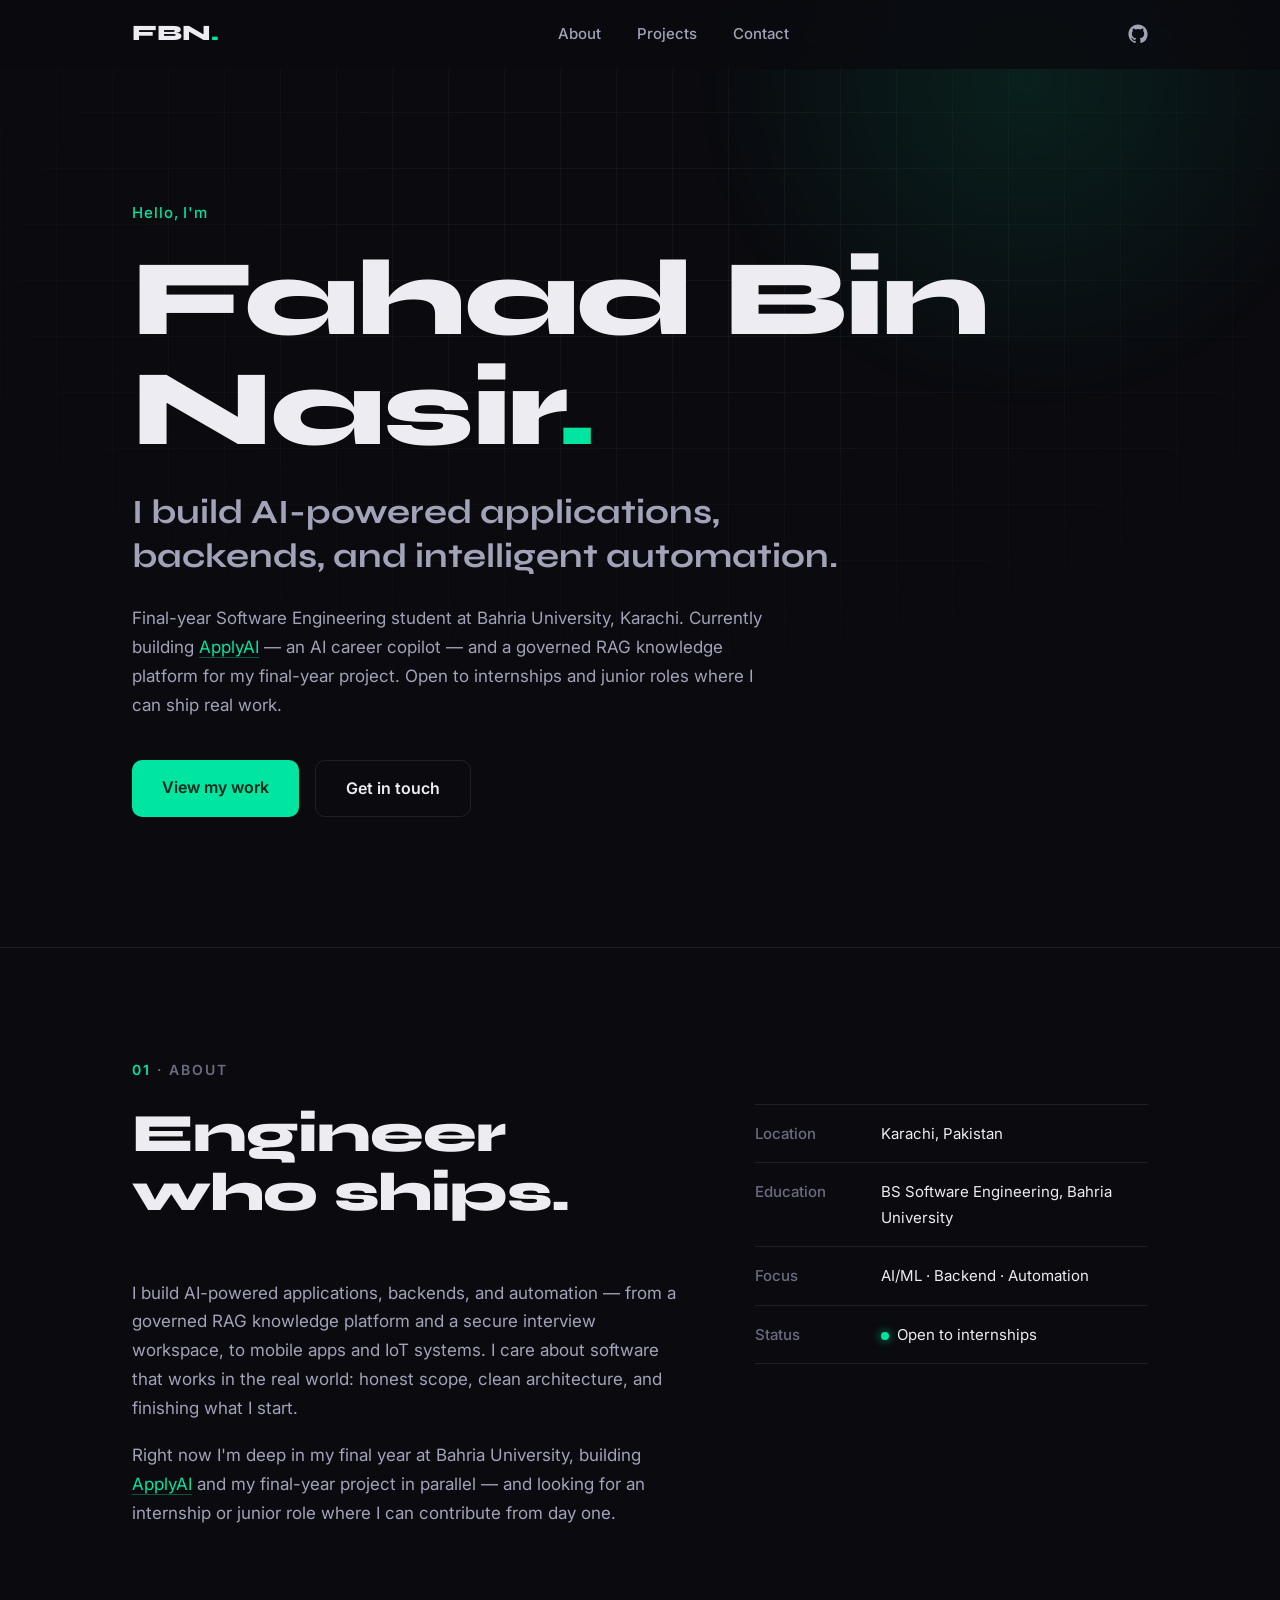
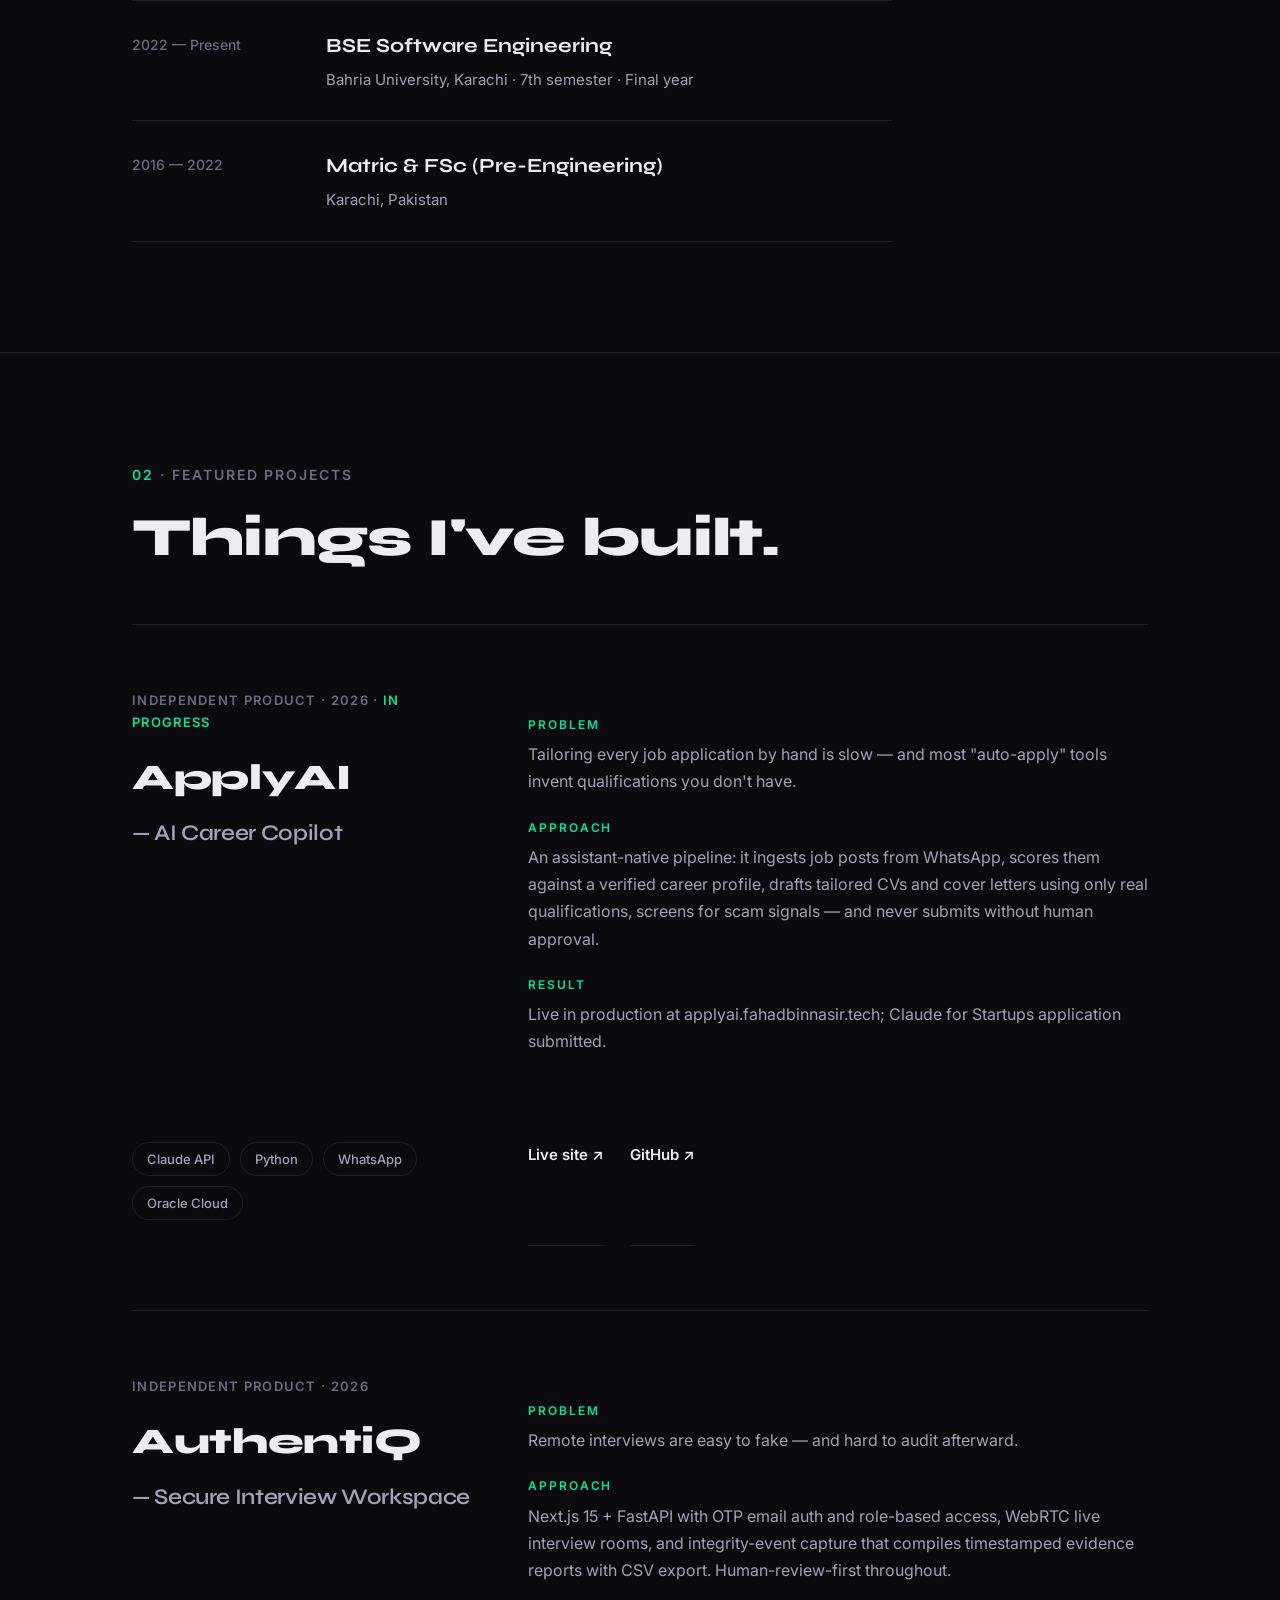
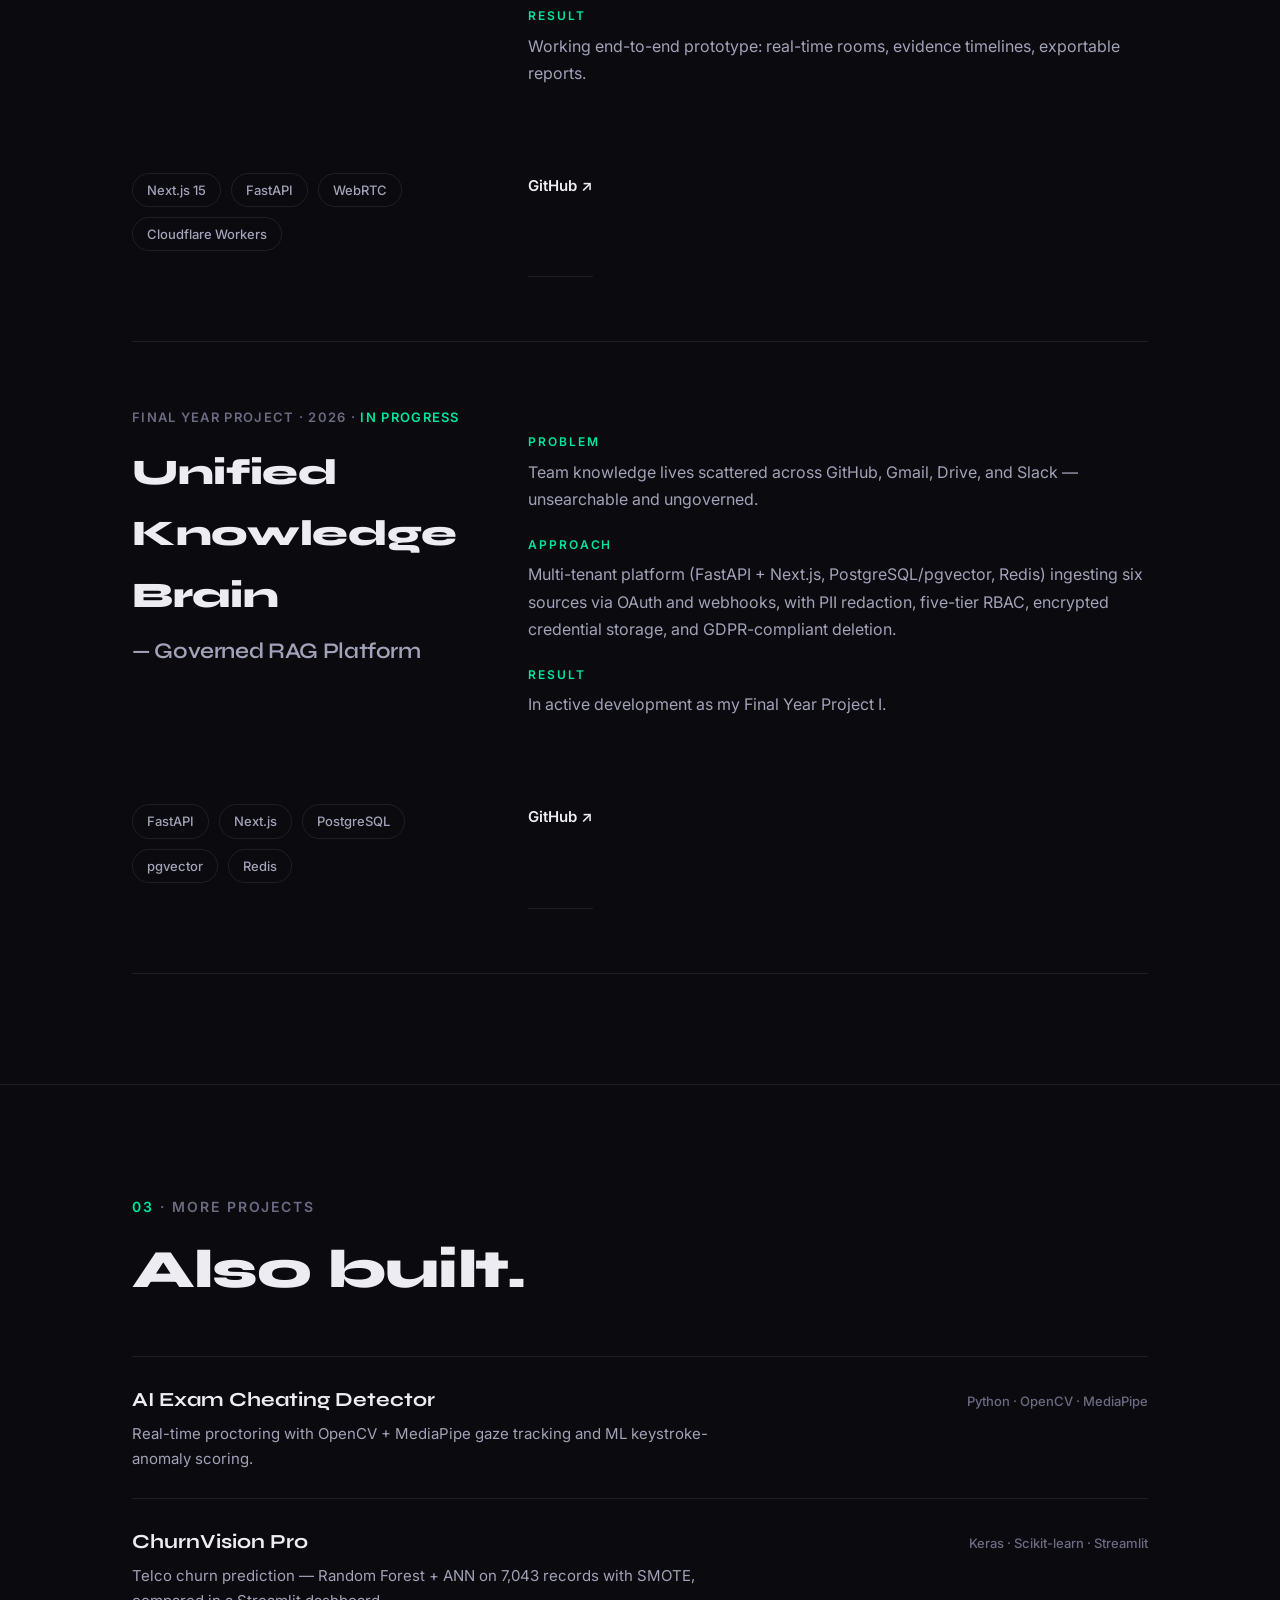
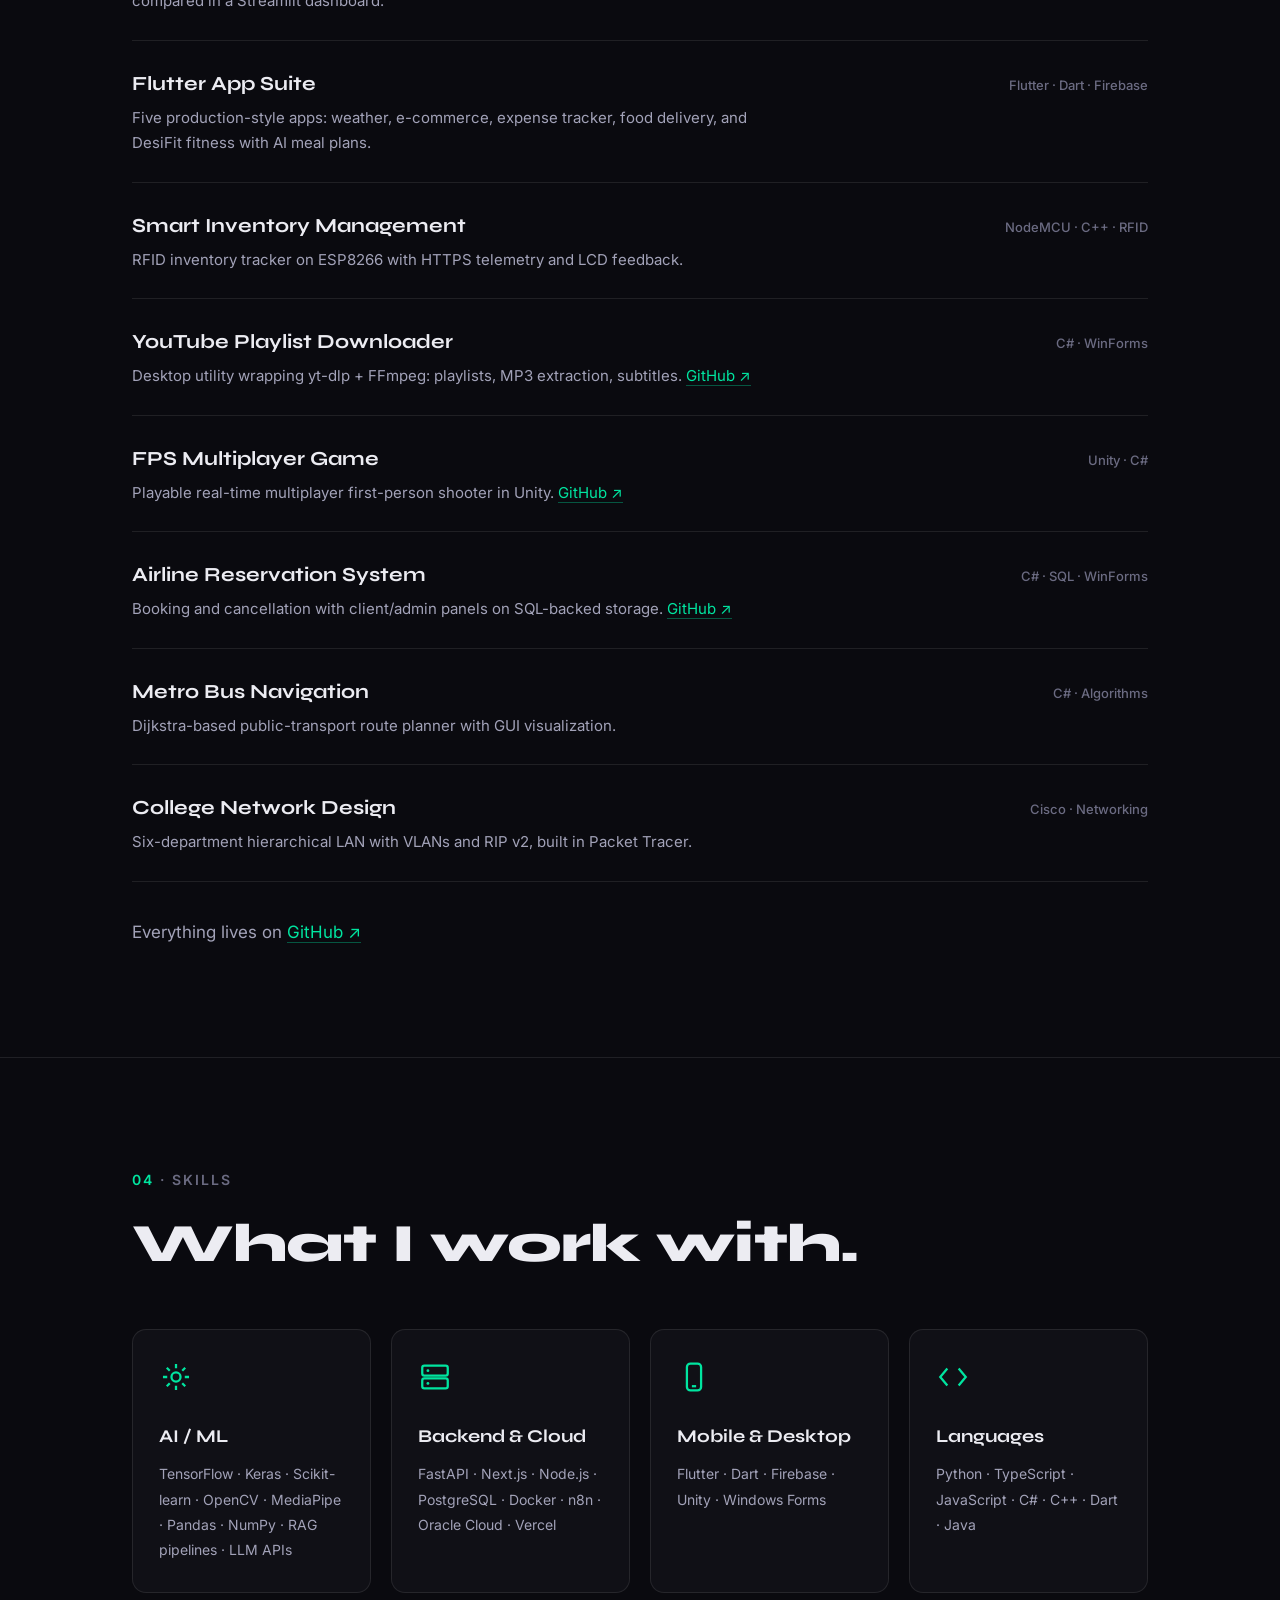
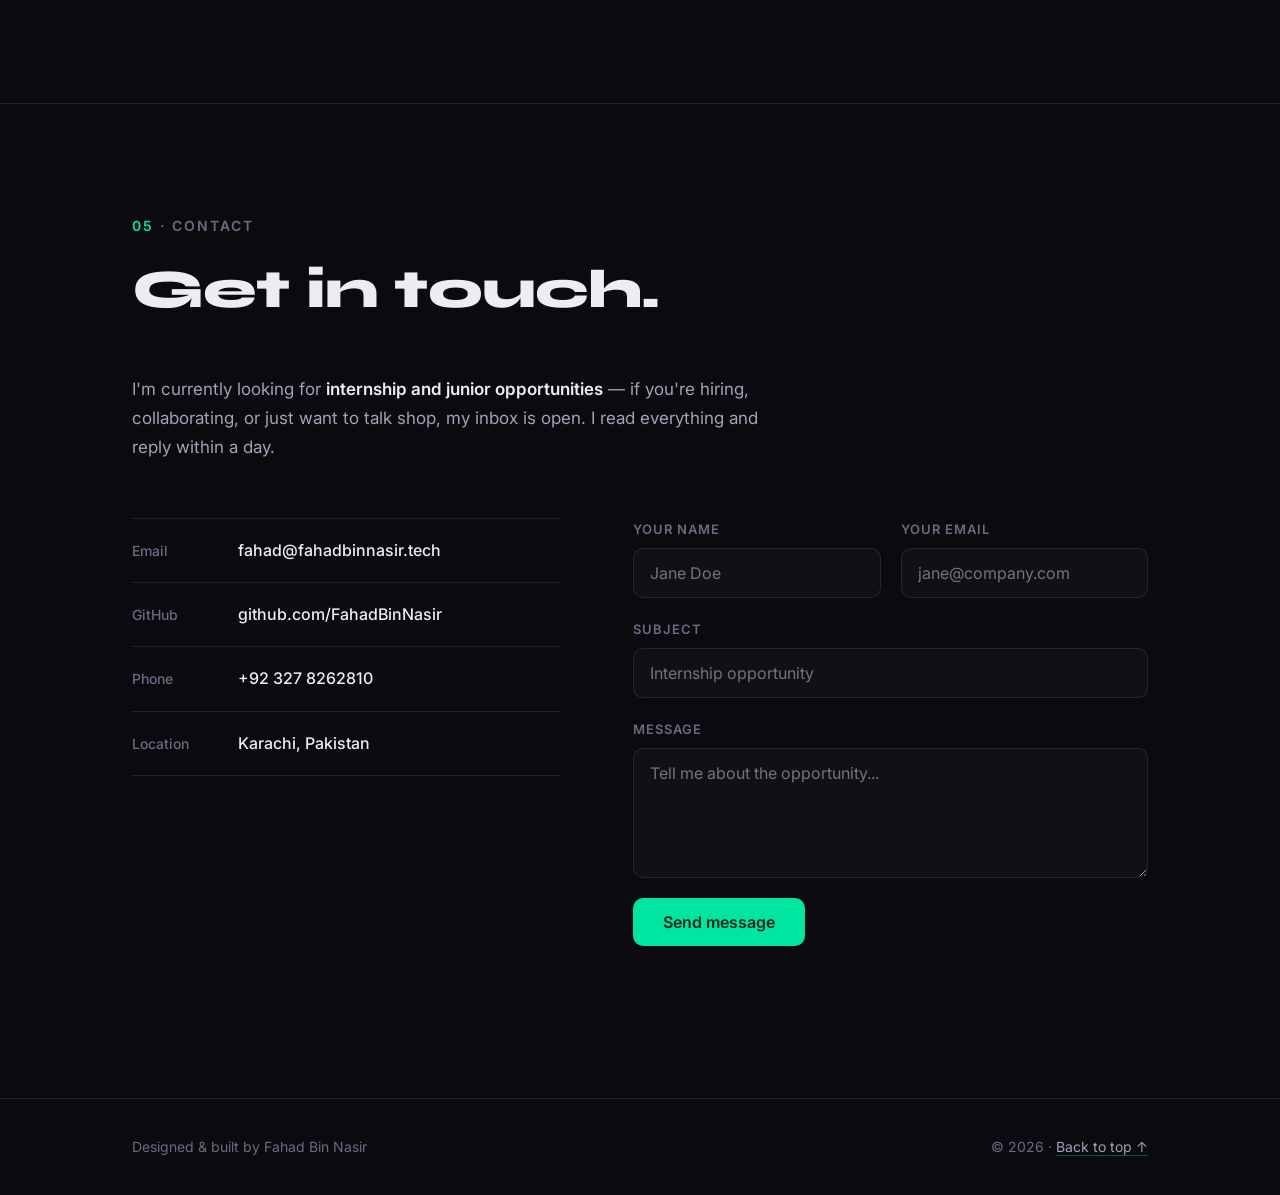
==== commit e019e55f: "Update redesign: hero signature visual, ApplyAI copy fix, skill icon fix, safe deploy README" ====
--- a/index.html
+++ b/index.html
@@ -85,6 +85,10 @@
 
     <!-- HERO -->
     <section class="hero" id="top">
+      <div class="hero-visual" aria-hidden="true">
+        <div class="hero-grid"></div>
+        <div class="hero-glow"></div>
+      </div>
       <div class="wrap">
         <p class="eyebrow fade-in">Hello, I'm</p>
         <h1 class="hero-name fade-in delay-1">Fahad Bin Nasir<span class="accent">.</span></h1>
@@ -154,7 +158,7 @@
             </div>
             <div class="par">
               <h4>Approach</h4>
-              <p>A self-hosted pipeline on n8n + Docker: it scores job posts against a verified career profile, drafts tailored CVs and cover letters using only real qualifications, screens for scam signals — and never submits without human approval.</p>
+              <p>An assistant-native pipeline: it ingests job posts from WhatsApp, scores them against a verified career profile, drafts tailored CVs and cover letters using only real qualifications, screens for scam signals — and never submits without human approval.</p>
             </div>
             <div class="par">
               <h4>Result</h4>
@@ -162,7 +166,7 @@
             </div>
           </div>
           <ul class="tags" aria-label="Technologies">
-            <li>n8n</li><li>Docker</li><li>Claude API</li><li>Oracle Cloud</li><li>Python</li>
+            <li>Claude API</li><li>Python</li><li>WhatsApp</li><li>Oracle Cloud</li>
           </ul>
           <div class="project-links">
             <a href="https://applyai.fahadbinnasir.tech" target="_blank" rel="noopener">Live site ↗</a>
@@ -290,7 +294,7 @@
             <p>FastAPI · Next.js · Node.js · PostgreSQL · Docker · n8n · Oracle Cloud · Vercel</p>
           </div>
           <div class="skill fade-up delay-2">
-            <svg viewBox="0 0 24 24" fill="none" stroke="currentColor" stroke-width="1.6" aria-hidden="true"><rect x="7" y="2.5" width="10" height="19" rx="2.5"/><line x1="10.5" y11="18.5" x2="13.5" y2="18.5"/></svg>
+            <svg viewBox="0 0 24 24" fill="none" stroke="currentColor" stroke-width="1.6" aria-hidden="true"><rect x="7" y="2.5" width="10" height="19" rx="2.5"/><line x1="10.5" y1="18.5" x2="13.5" y2="18.5"/></svg>
             <h3>Mobile &amp; Desktop</h3>
             <p>Flutter · Dart · Firebase · Unity · Windows Forms</p>
           </div>
--- a/css/style.css
+++ b/css/style.css
@@ -71,7 +71,29 @@
 .mobile-menu { display: none; }
 
 /* ── Hero ── */
-.hero { padding: 200px 0 130px; }
+.hero { padding: 200px 0 130px; position: relative; overflow: hidden; }
+/* Signature visual: faint grid + slow-drifting mint glow. CSS-only, zero assets. */
+.hero-visual { position: absolute; inset: 0; pointer-events: none; }
+.hero .wrap { position: relative; }
+.hero-grid {
+  position: absolute; inset: 0;
+  background-image:
+    linear-gradient(rgba(255, 255, 255, 0.045) 1px, transparent 1px),
+    linear-gradient(90deg, rgba(255, 255, 255, 0.045) 1px, transparent 1px);
+  background-size: 56px 56px;
+  -webkit-mask-image: radial-gradient(ellipse 90% 70% at 50% 28%, black 15%, transparent 72%);
+  mask-image: radial-gradient(ellipse 90% 70% at 50% 28%, black 15%, transparent 72%);
+}
+.hero-glow {
+  position: absolute; width: 720px; height: 720px; left: 52%; top: -280px;
+  background: radial-gradient(circle, rgba(0, 229, 160, 0.10) 0%, transparent 65%);
+  animation: glowDrift 22s ease-in-out infinite alternate;
+  will-change: transform;
+}
+@keyframes glowDrift {
+  from { transform: translate3d(-12%, 6%, 0) scale(1); }
+  to { transform: translate3d(10%, -4%, 0) scale(1.12); }
+}
 .eyebrow {
   font-size: 15px; color: var(--accent); font-weight: 500;
   letter-spacing: 0.06em; margin-bottom: 18px;
@@ -243,6 +265,7 @@
 }
 @media (prefers-reduced-motion: reduce) {
   .fade-in, .fade-up { opacity: 1; animation: none; }
+  .hero-glow { animation: none; }
   html { scroll-behavior: auto; }
 }
 
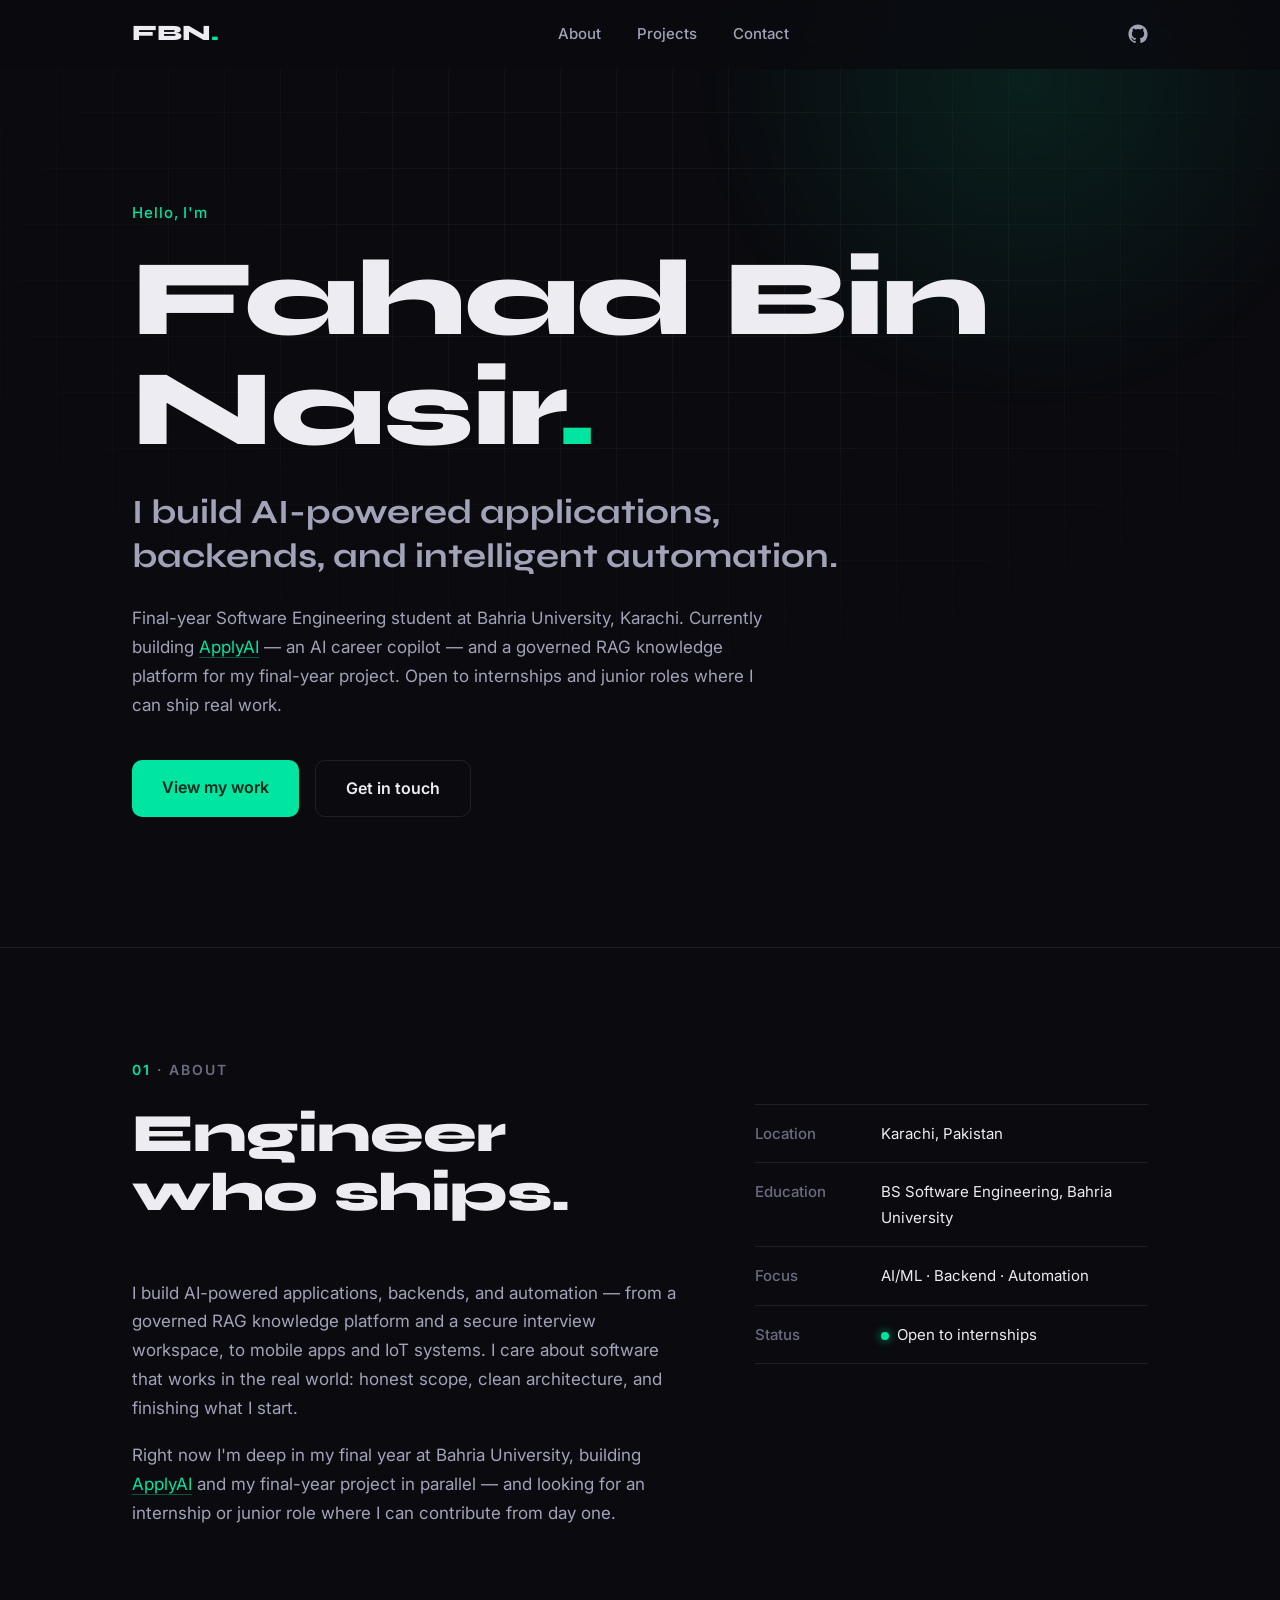
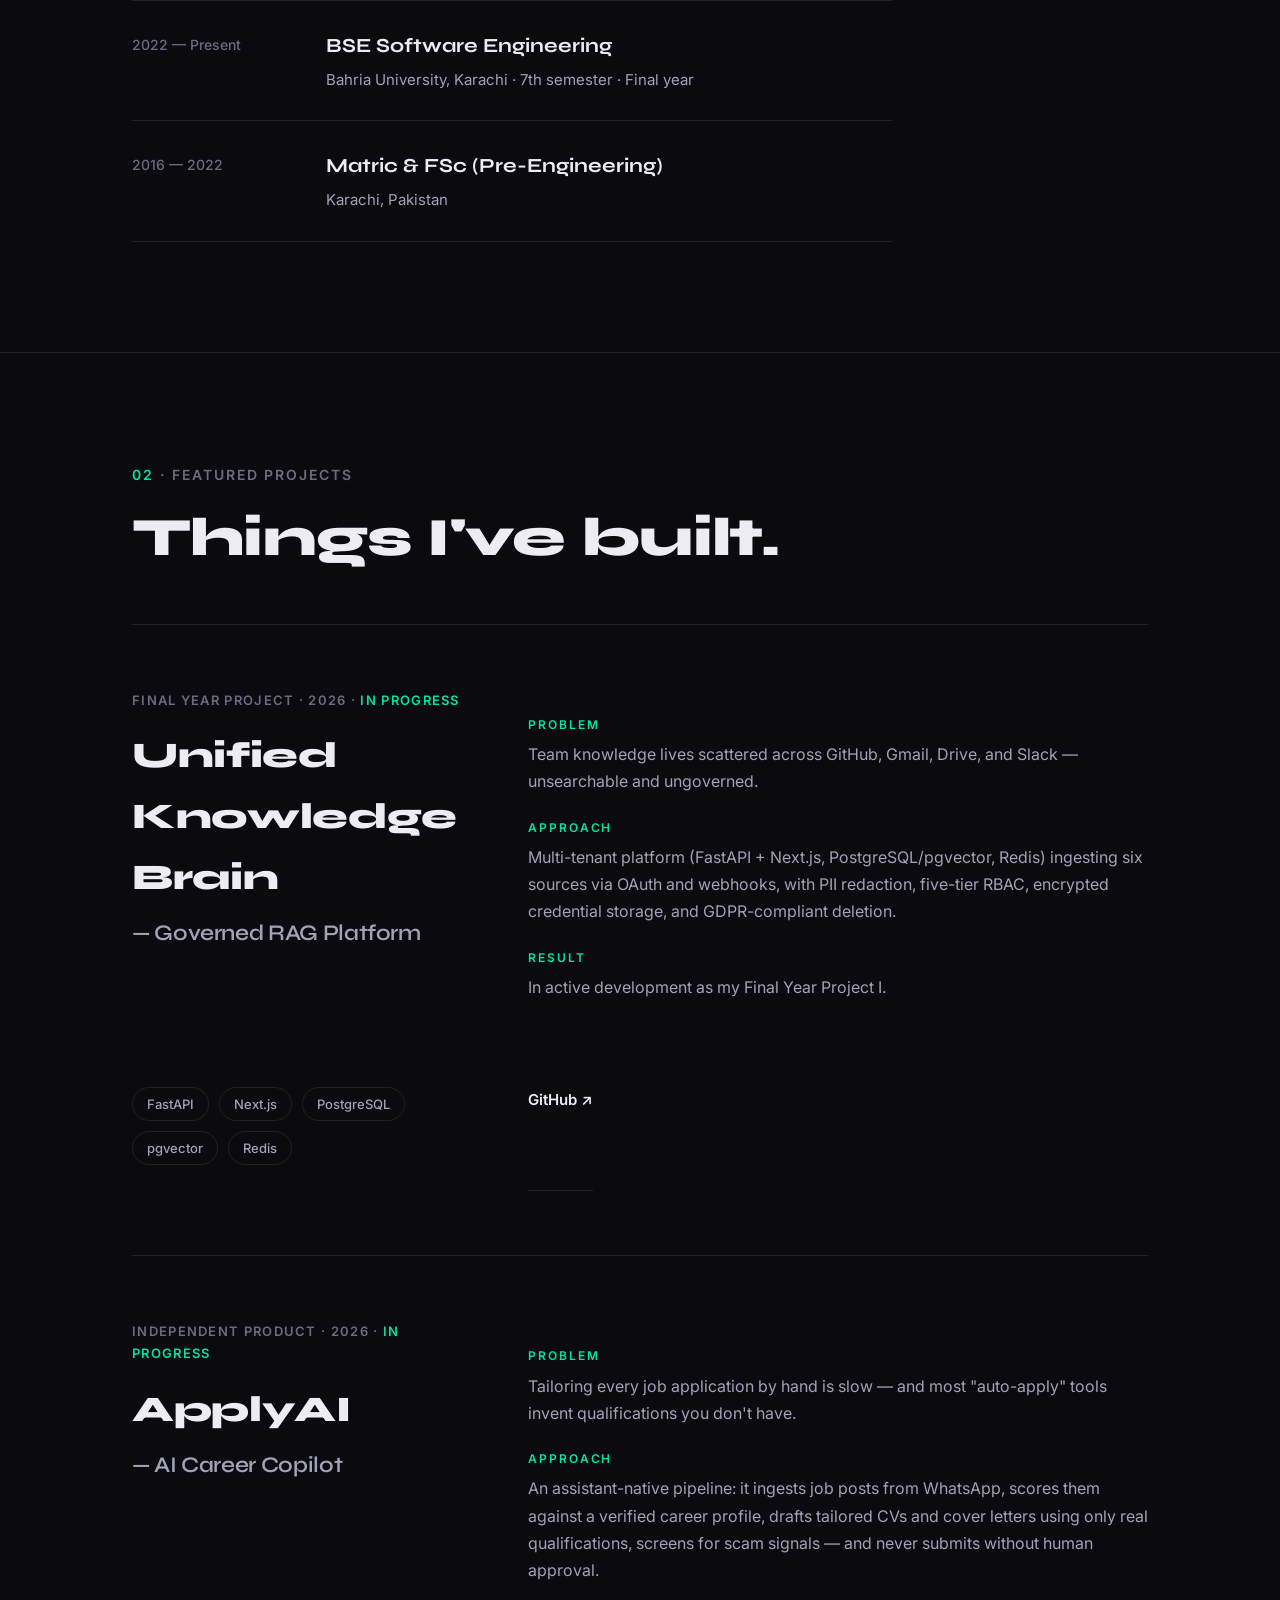
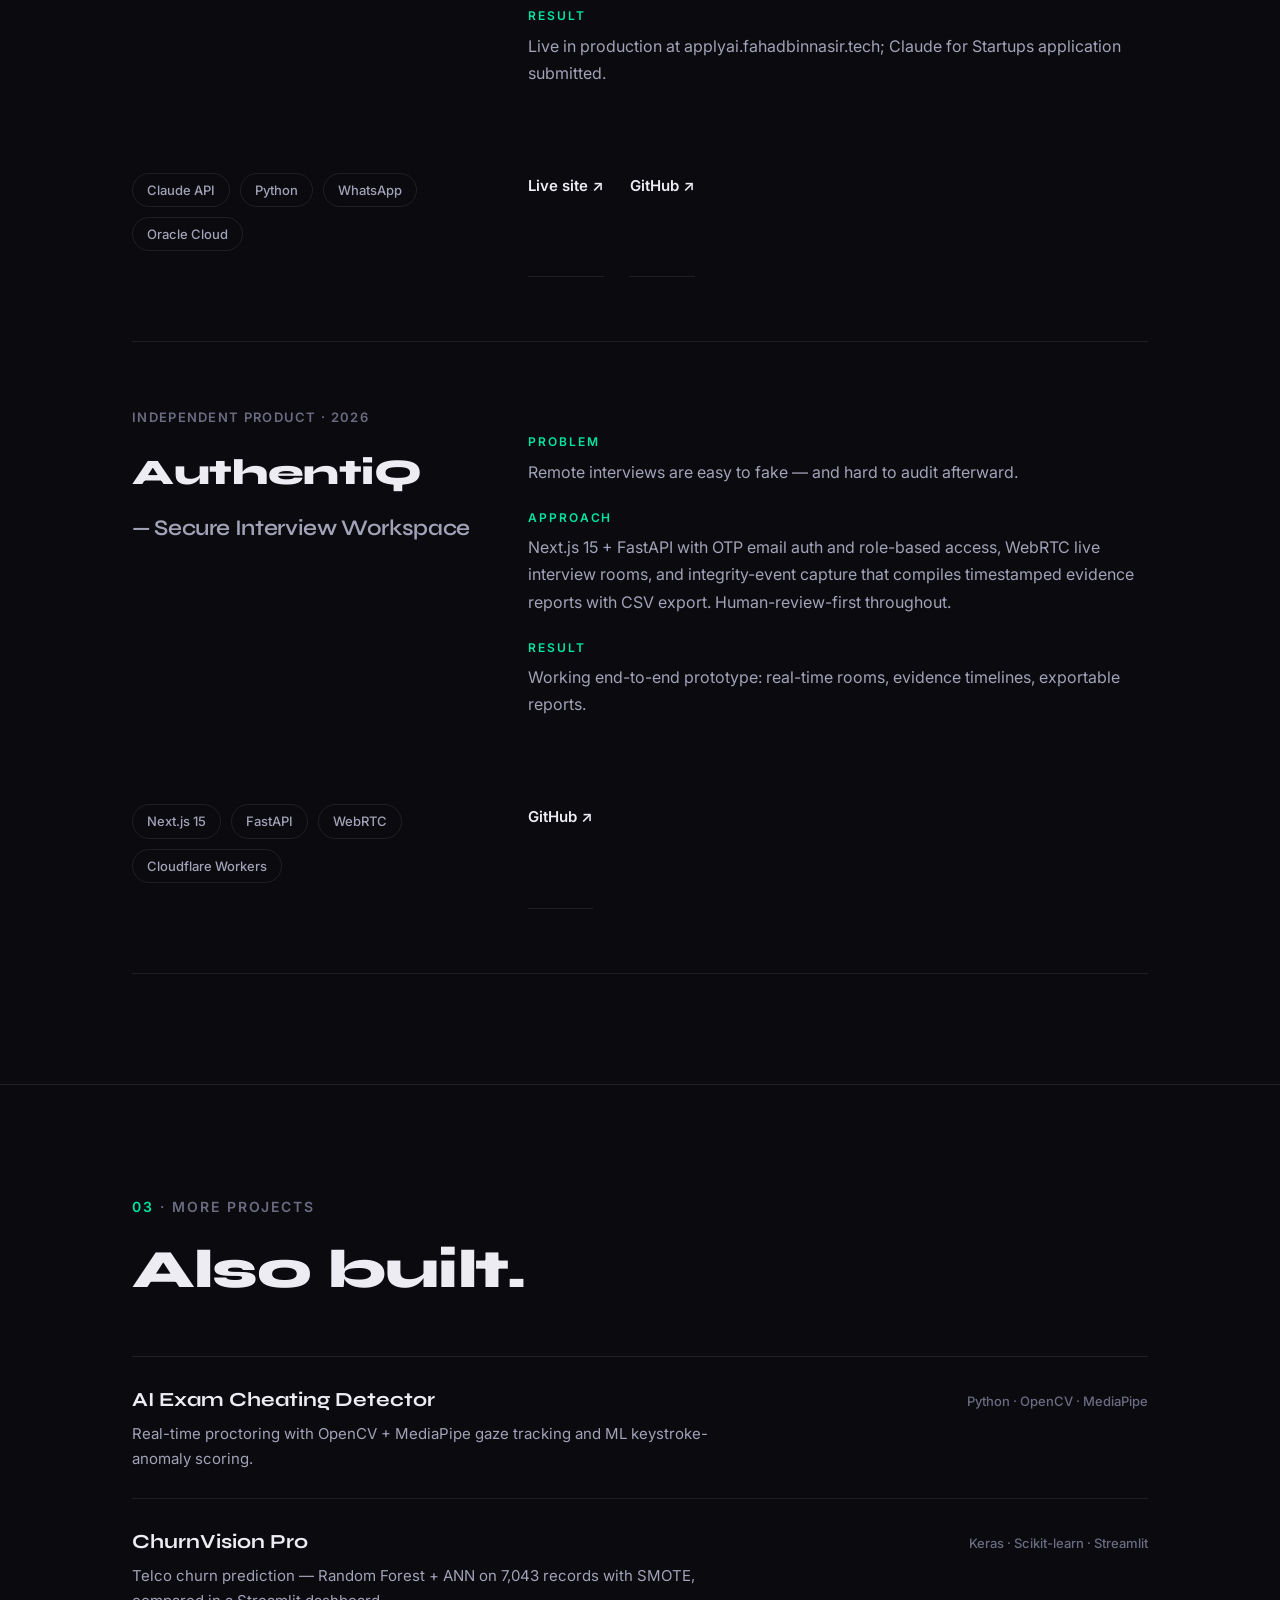
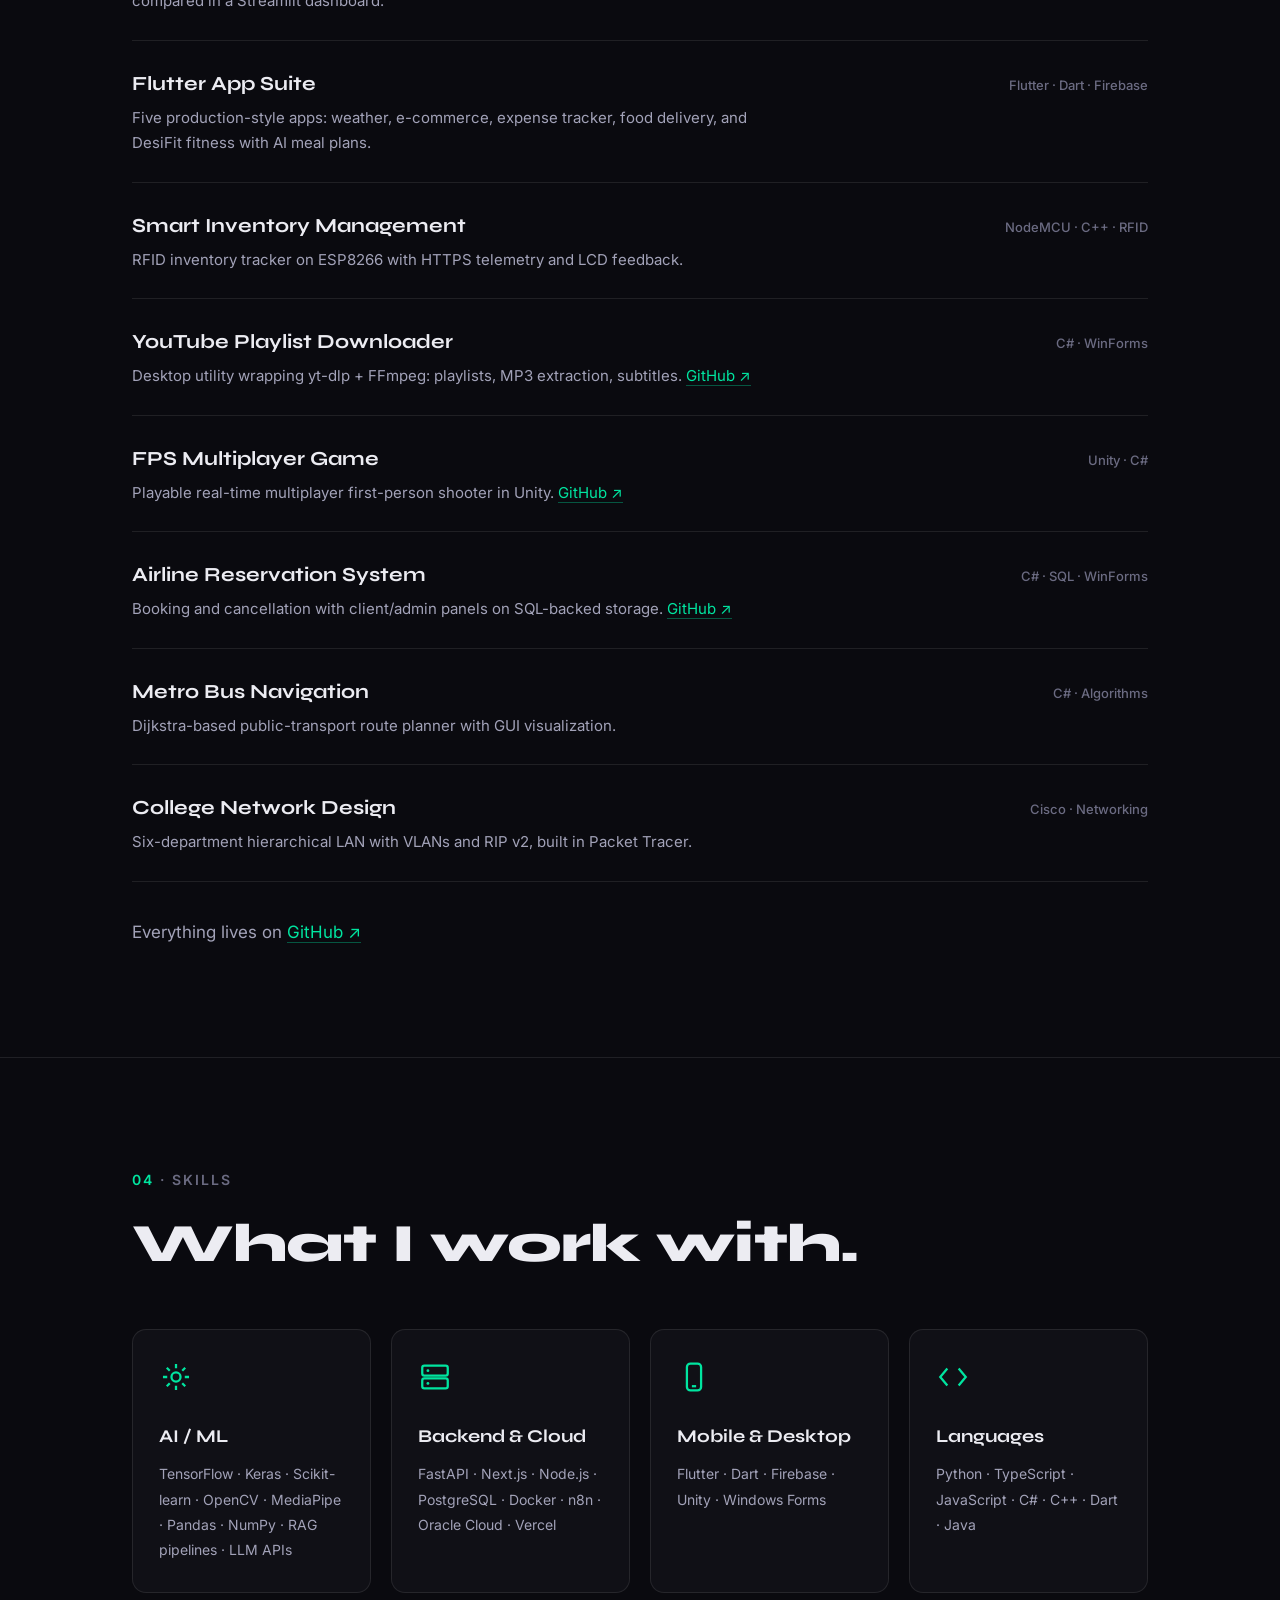
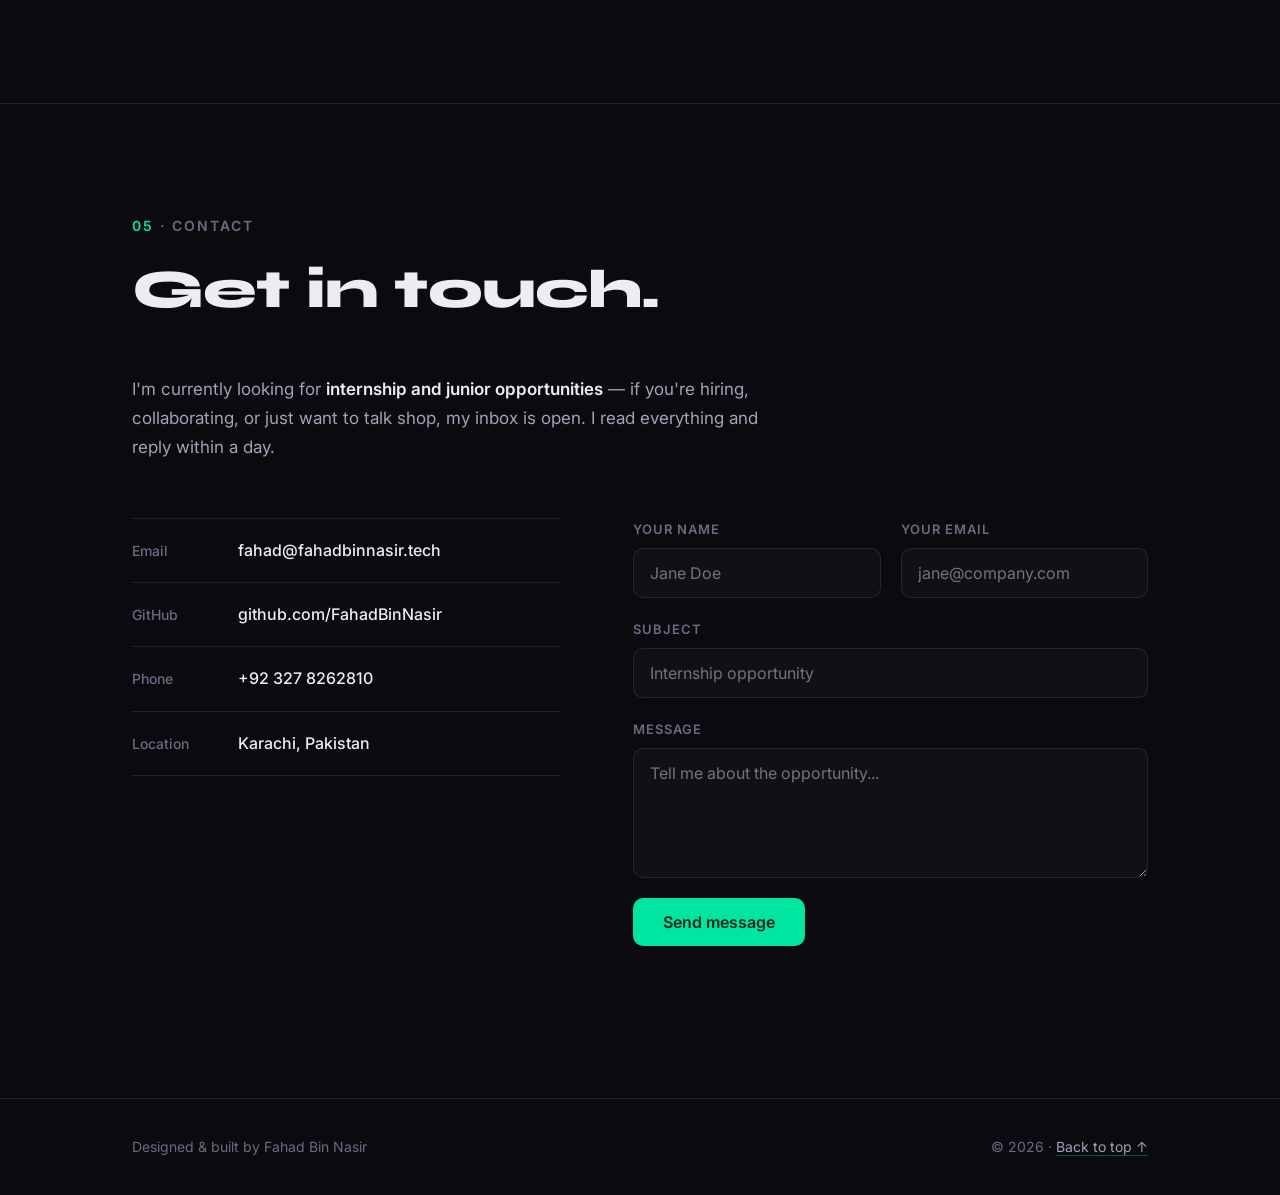
==== commit cd5ba132: "Featured projects: lead with Unified Knowledge Brain" ====
--- a/index.html
+++ b/index.html
@@ -148,6 +148,33 @@
 
         <article class="project fade-up">
           <div class="project-meta">
+            <p class="project-kicker">Final Year Project · 2026 · <span class="accent">In progress</span></p>
+            <h3>Unified Knowledge Brain <span class="project-sub">— Governed RAG Platform</span></h3>
+          </div>
+          <div class="project-body">
+            <div class="par">
+              <h4>Problem</h4>
+              <p>Team knowledge lives scattered across GitHub, Gmail, Drive, and Slack — unsearchable and ungoverned.</p>
+            </div>
+            <div class="par">
+              <h4>Approach</h4>
+              <p>Multi-tenant platform (FastAPI + Next.js, PostgreSQL/pgvector, Redis) ingesting six sources via OAuth and webhooks, with PII redaction, five-tier RBAC, encrypted credential storage, and GDPR-compliant deletion.</p>
+            </div>
+            <div class="par">
+              <h4>Result</h4>
+              <p>In active development as my Final Year Project I.</p>
+            </div>
+          </div>
+          <ul class="tags" aria-label="Technologies">
+            <li>FastAPI</li><li>Next.js</li><li>PostgreSQL</li><li>pgvector</li><li>Redis</li>
+          </ul>
+          <div class="project-links">
+            <a href="https://github.com/FahadBinNasir/knowledge-brain-fyp" target="_blank" rel="noopener">GitHub ↗</a>
+          </div>
+        </article>
+
+        <article class="project fade-up">
+          <div class="project-meta">
             <p class="project-kicker">Independent product · 2026 · <span class="accent">In progress</span></p>
             <h3>ApplyAI <span class="project-sub">— AI Career Copilot</span></h3>
           </div>
@@ -201,32 +228,6 @@
           </div>
         </article>
 
-        <article class="project fade-up">
-          <div class="project-meta">
-            <p class="project-kicker">Final Year Project · 2026 · <span class="accent">In progress</span></p>
-            <h3>Unified Knowledge Brain <span class="project-sub">— Governed RAG Platform</span></h3>
-          </div>
-          <div class="project-body">
-            <div class="par">
-              <h4>Problem</h4>
-              <p>Team knowledge lives scattered across GitHub, Gmail, Drive, and Slack — unsearchable and ungoverned.</p>
-            </div>
-            <div class="par">
-              <h4>Approach</h4>
-              <p>Multi-tenant platform (FastAPI + Next.js, PostgreSQL/pgvector, Redis) ingesting six sources via OAuth and webhooks, with PII redaction, five-tier RBAC, encrypted credential storage, and GDPR-compliant deletion.</p>
-            </div>
-            <div class="par">
-              <h4>Result</h4>
-              <p>In active development as my Final Year Project I.</p>
-            </div>
-          </div>
-          <ul class="tags" aria-label="Technologies">
-            <li>FastAPI</li><li>Next.js</li><li>PostgreSQL</li><li>pgvector</li><li>Redis</li>
-          </ul>
-          <div class="project-links">
-            <a href="https://github.com/FahadBinNasir/knowledge-brain-fyp" target="_blank" rel="noopener">GitHub ↗</a>
-          </div>
-        </article>
       </div>
     </section>
 
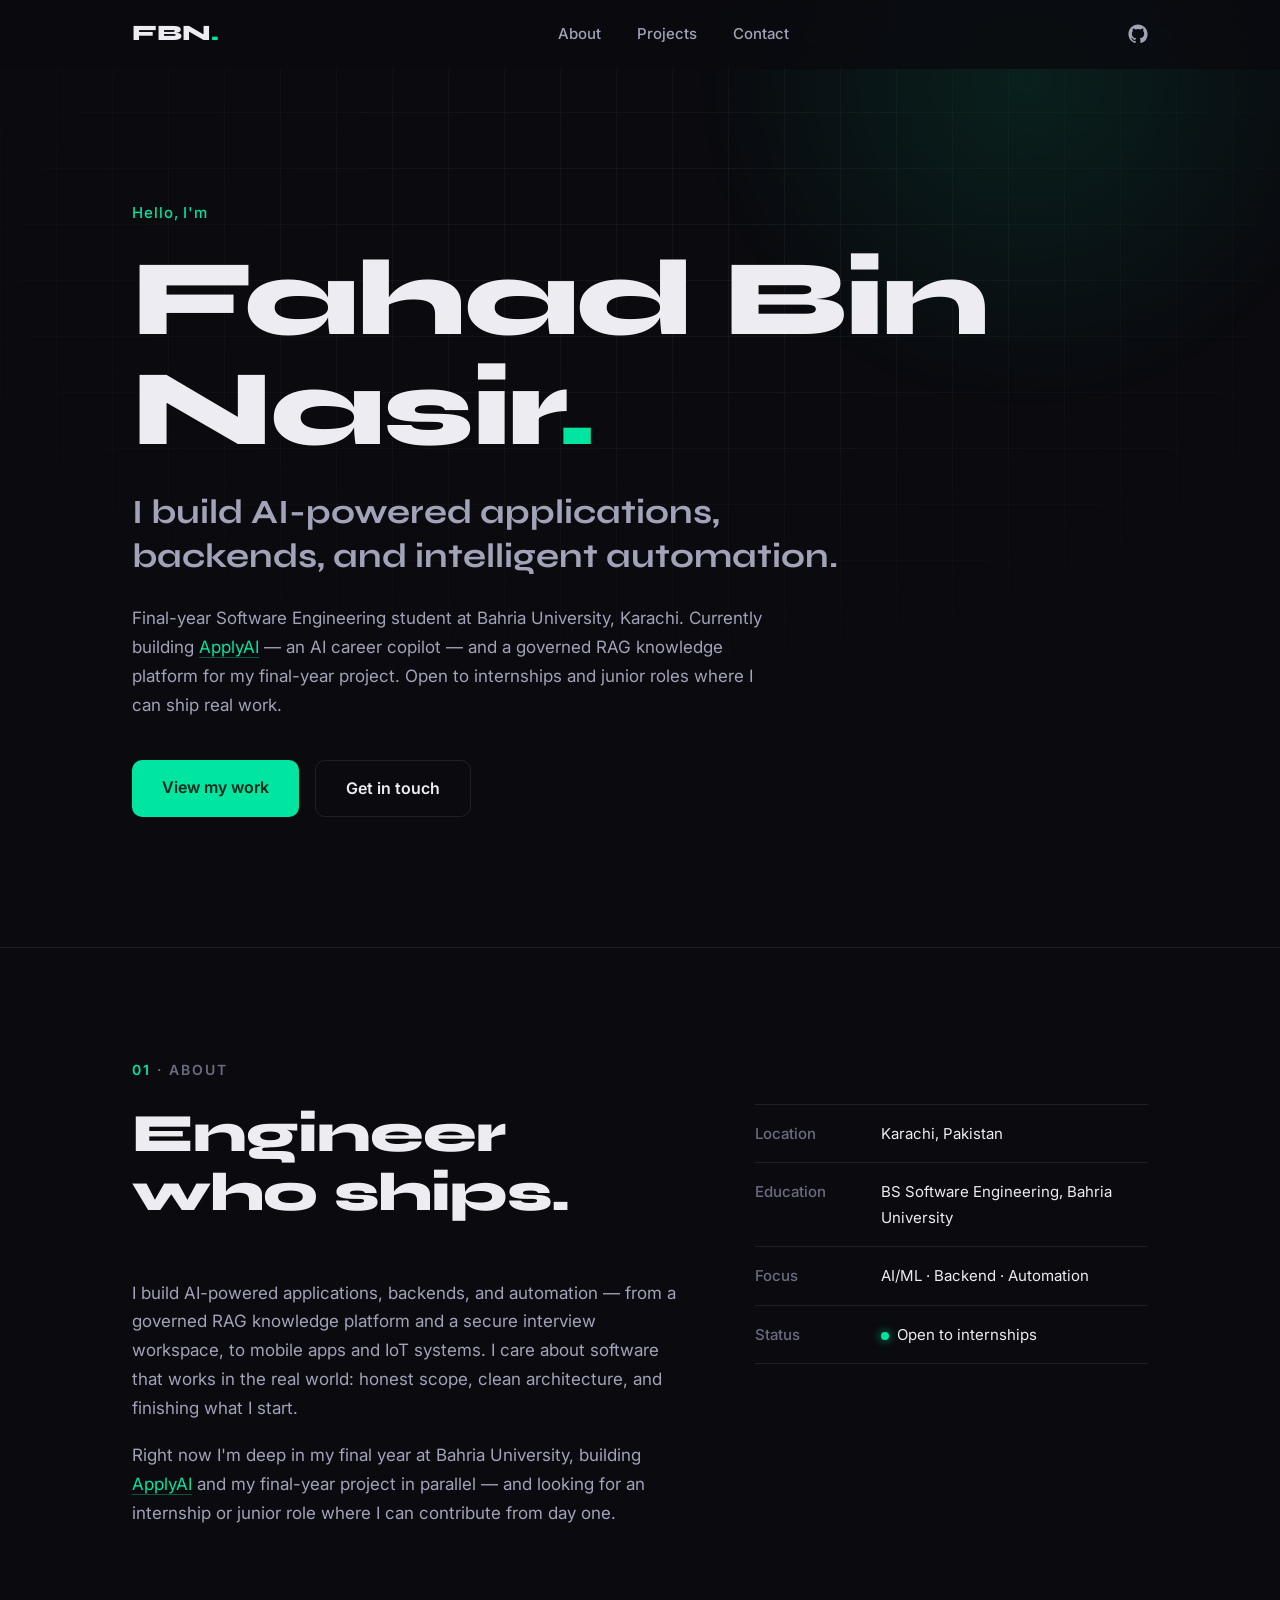
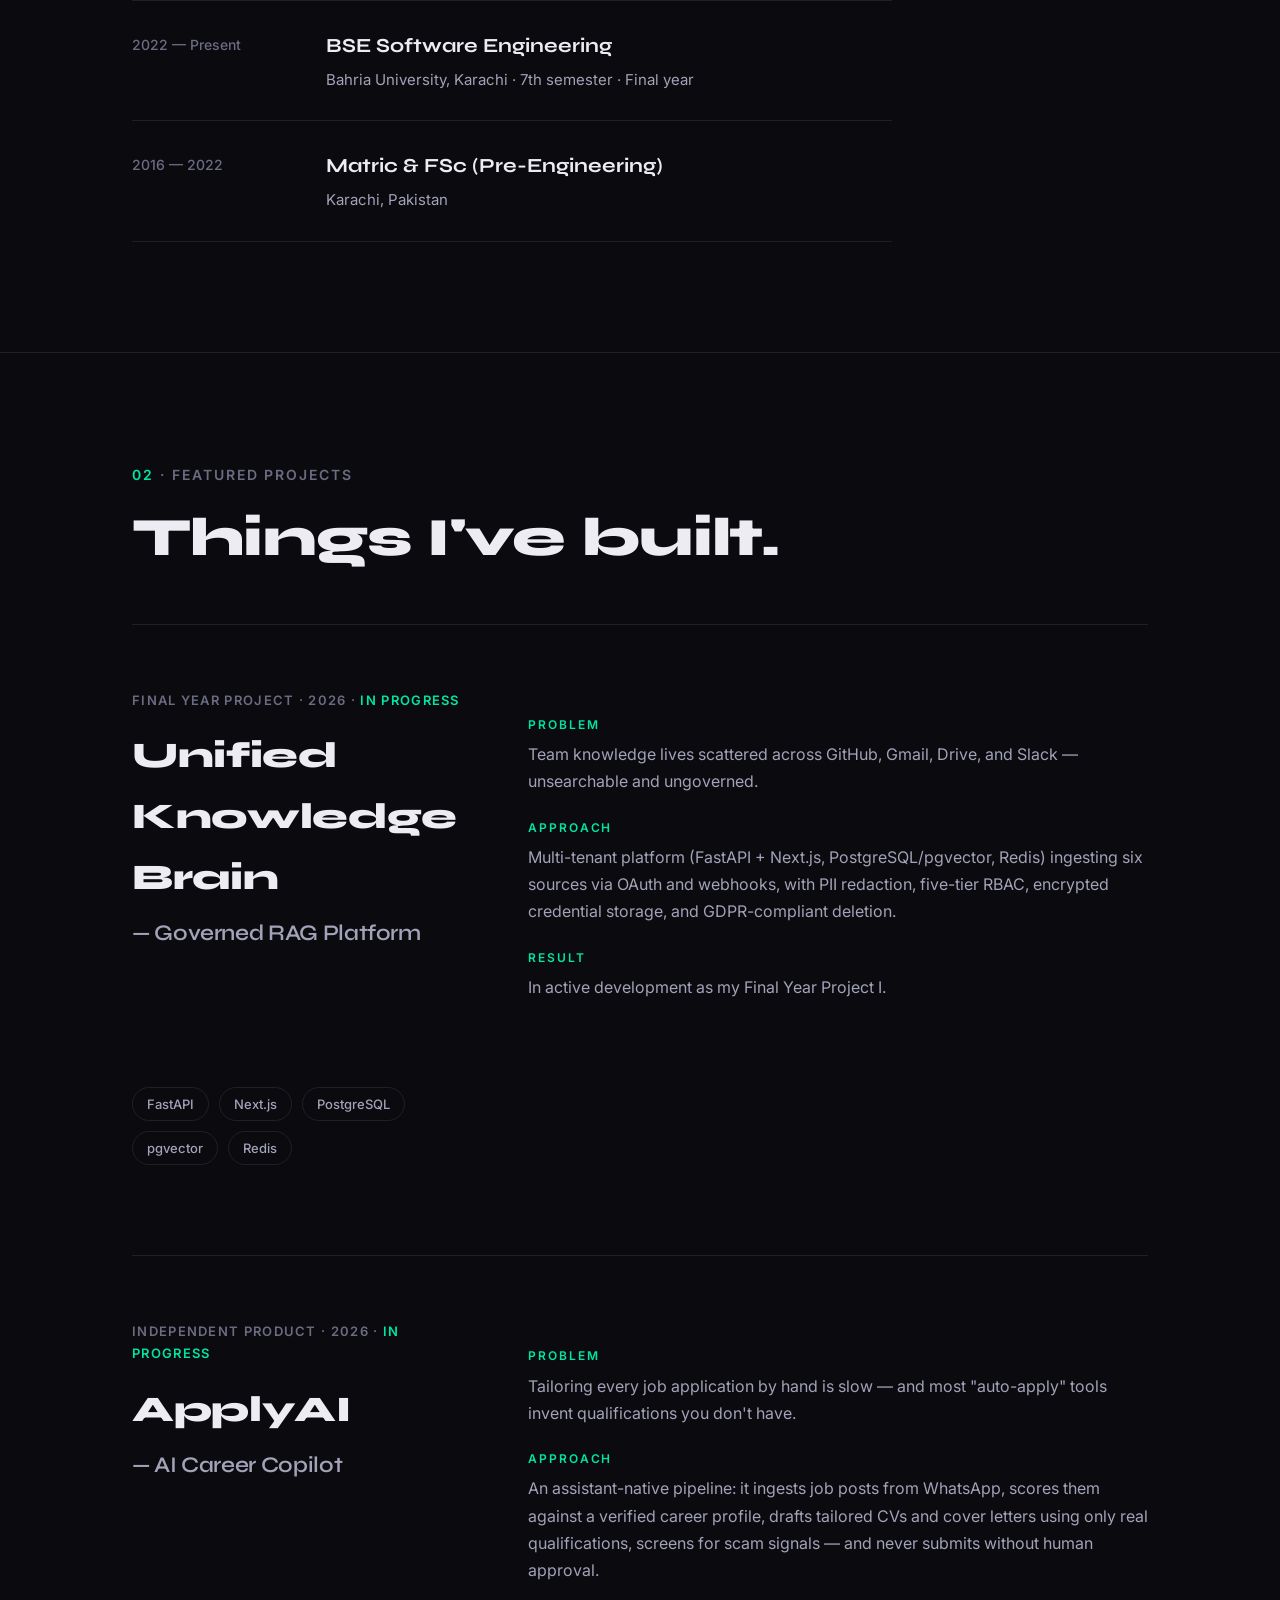
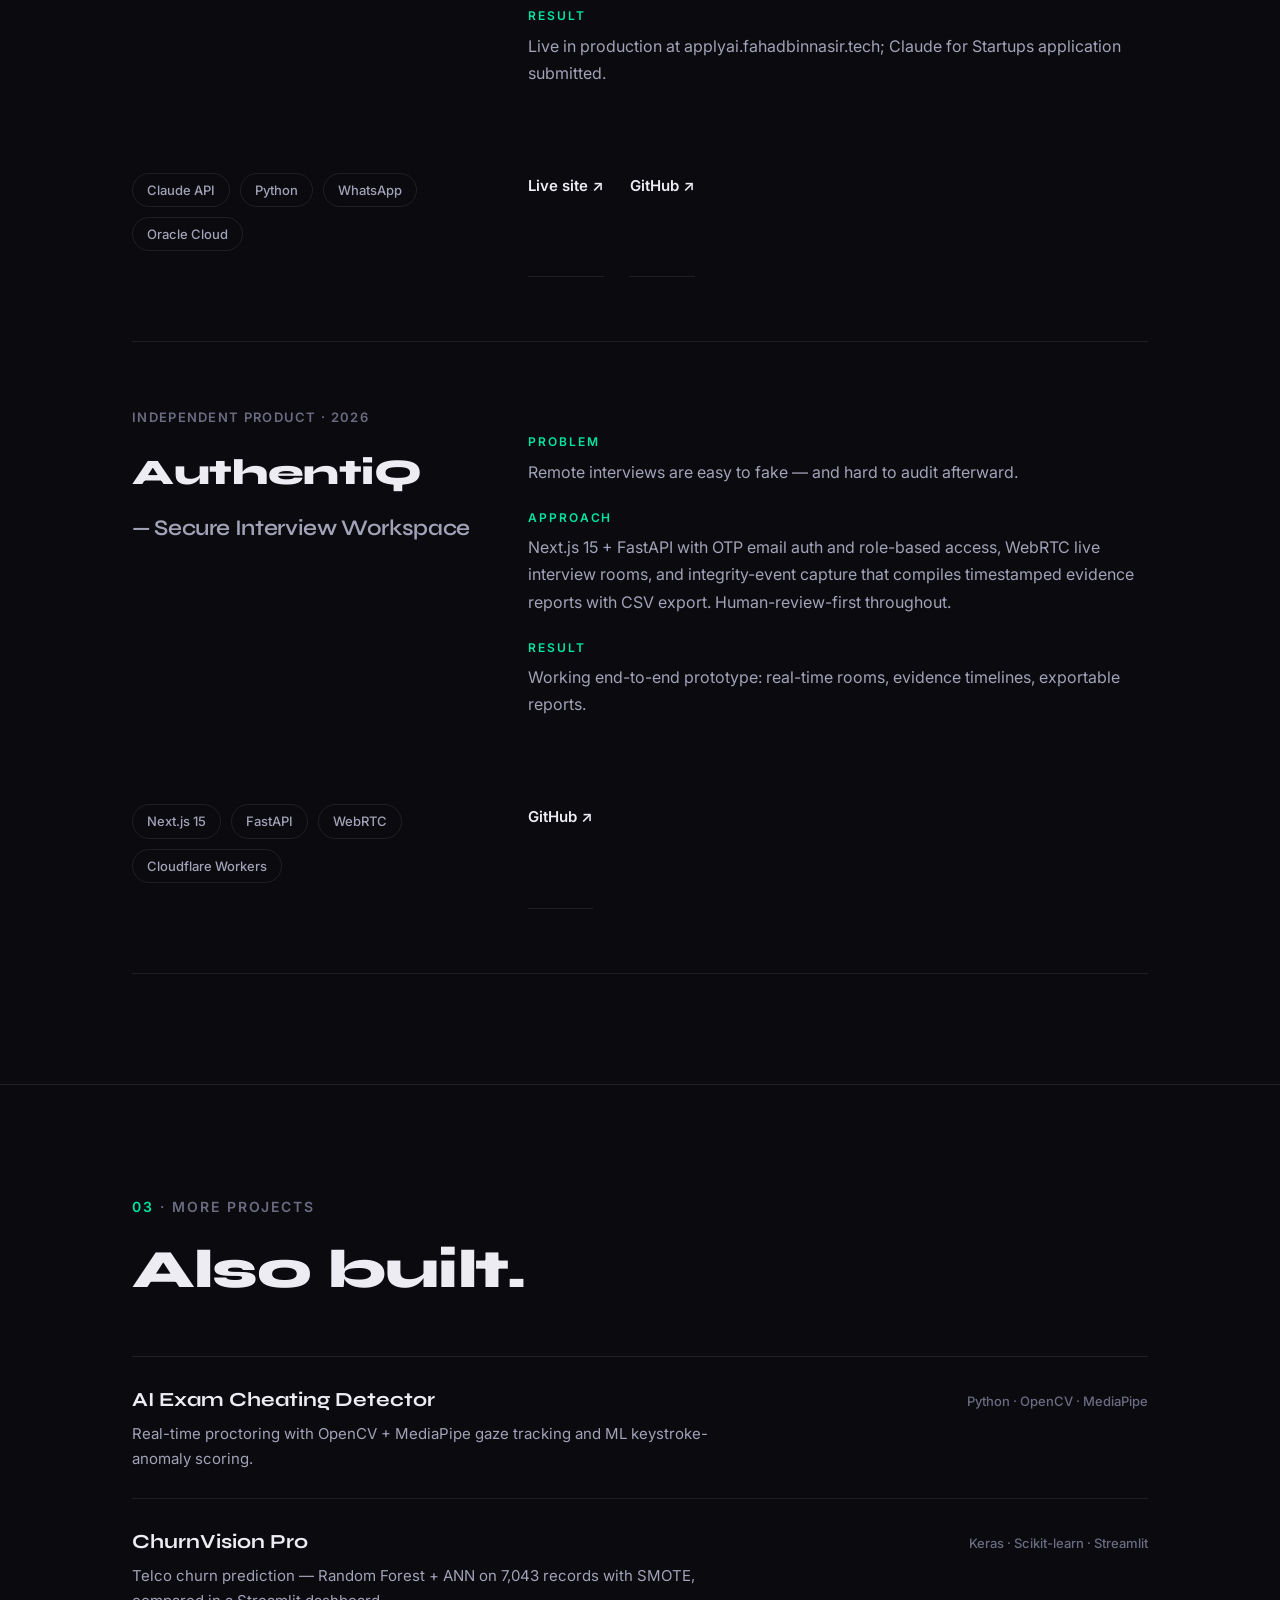
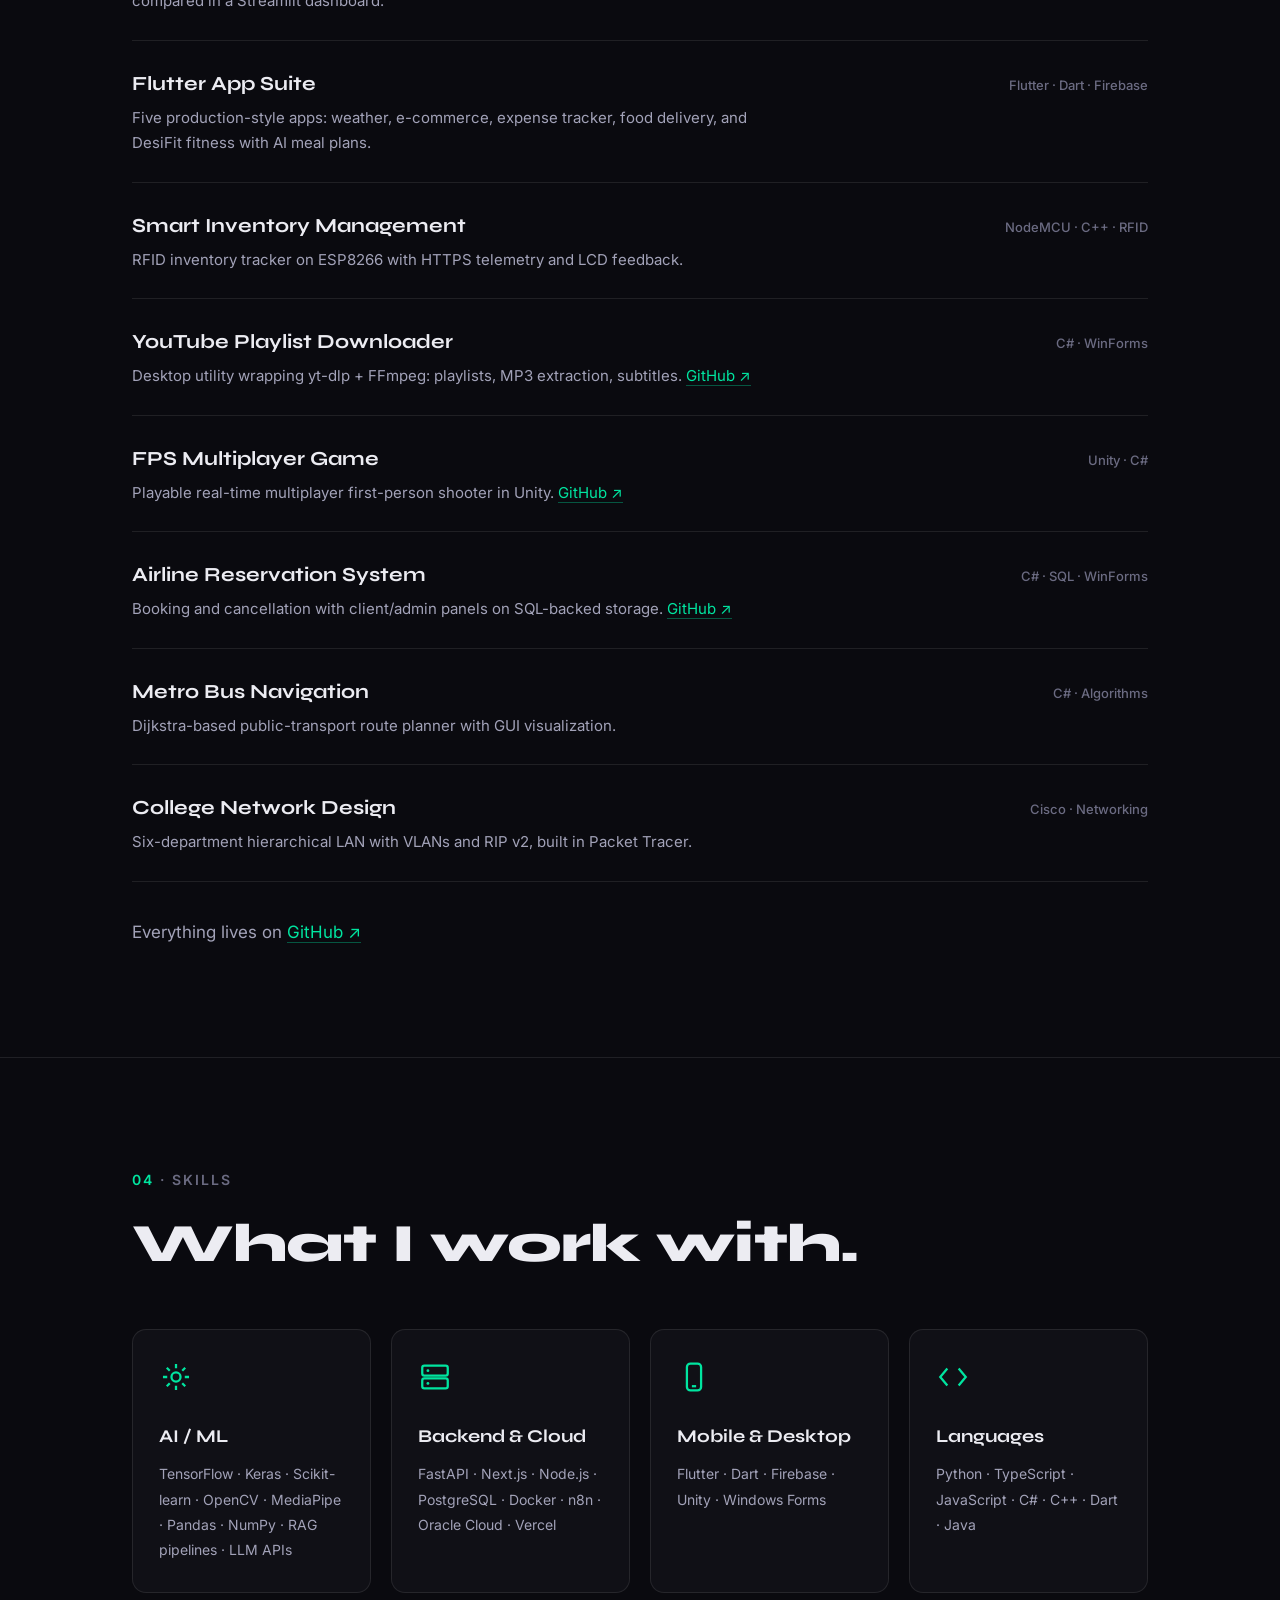
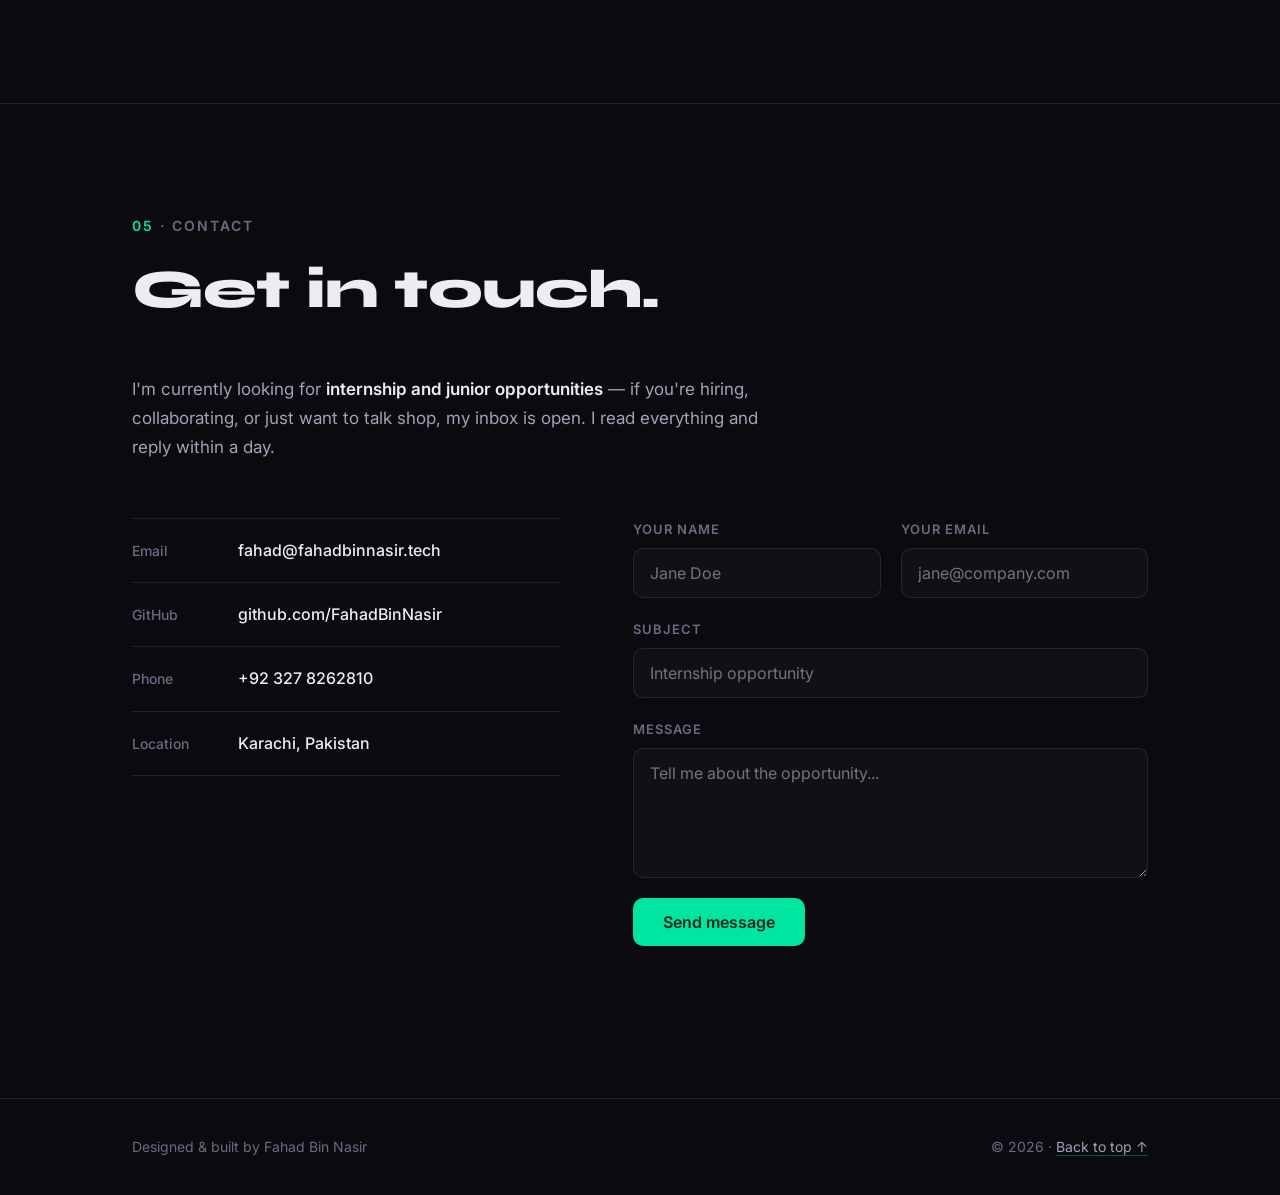
==== commit 46e33ba0: "Hide Knowledge Brain GitHub button until repo is public" ====
--- a/index.html
+++ b/index.html
@@ -168,9 +168,11 @@
           <ul class="tags" aria-label="Technologies">
             <li>FastAPI</li><li>Next.js</li><li>PostgreSQL</li><li>pgvector</li><li>Redis</li>
           </ul>
+          <!-- GitHub button hidden until knowledge-brain-fyp is public
           <div class="project-links">
             <a href="https://github.com/FahadBinNasir/knowledge-brain-fyp" target="_blank" rel="noopener">GitHub ↗</a>
           </div>
+          -->
         </article>
 
         <article class="project fade-up">
